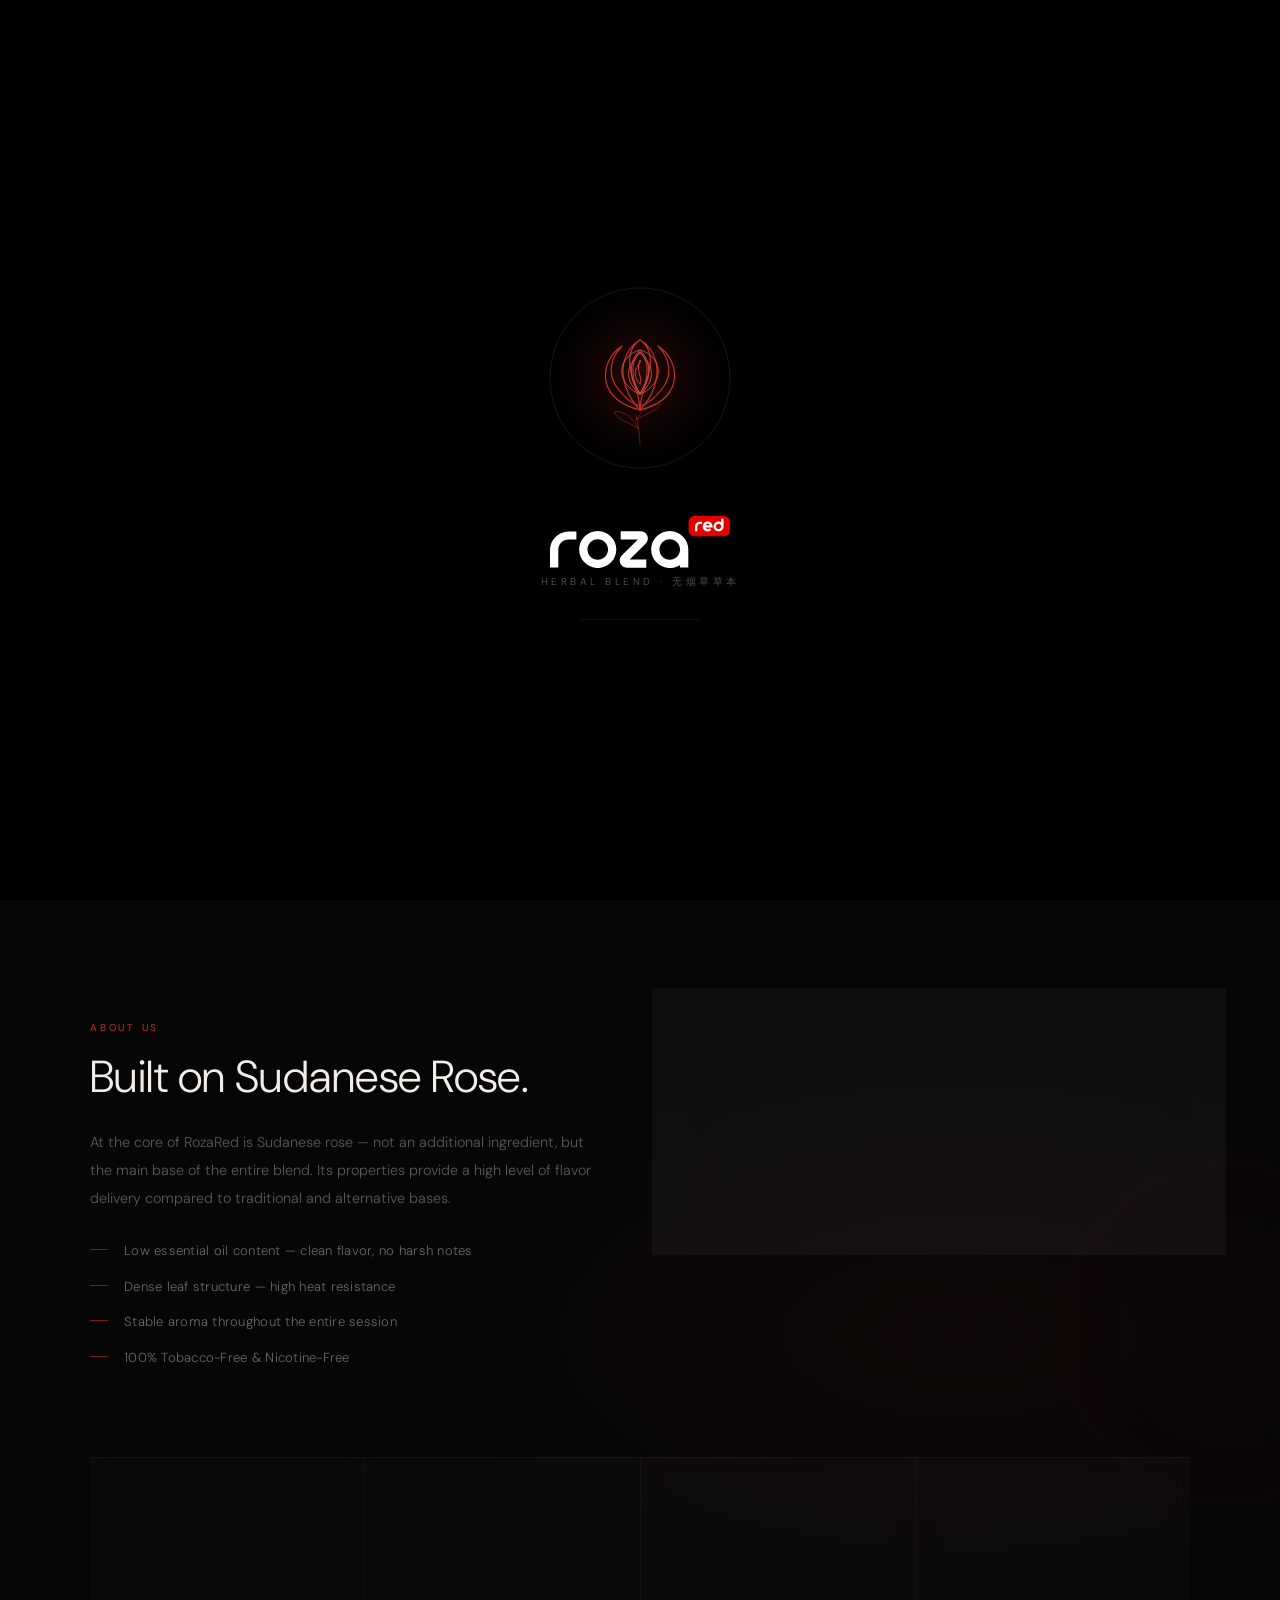
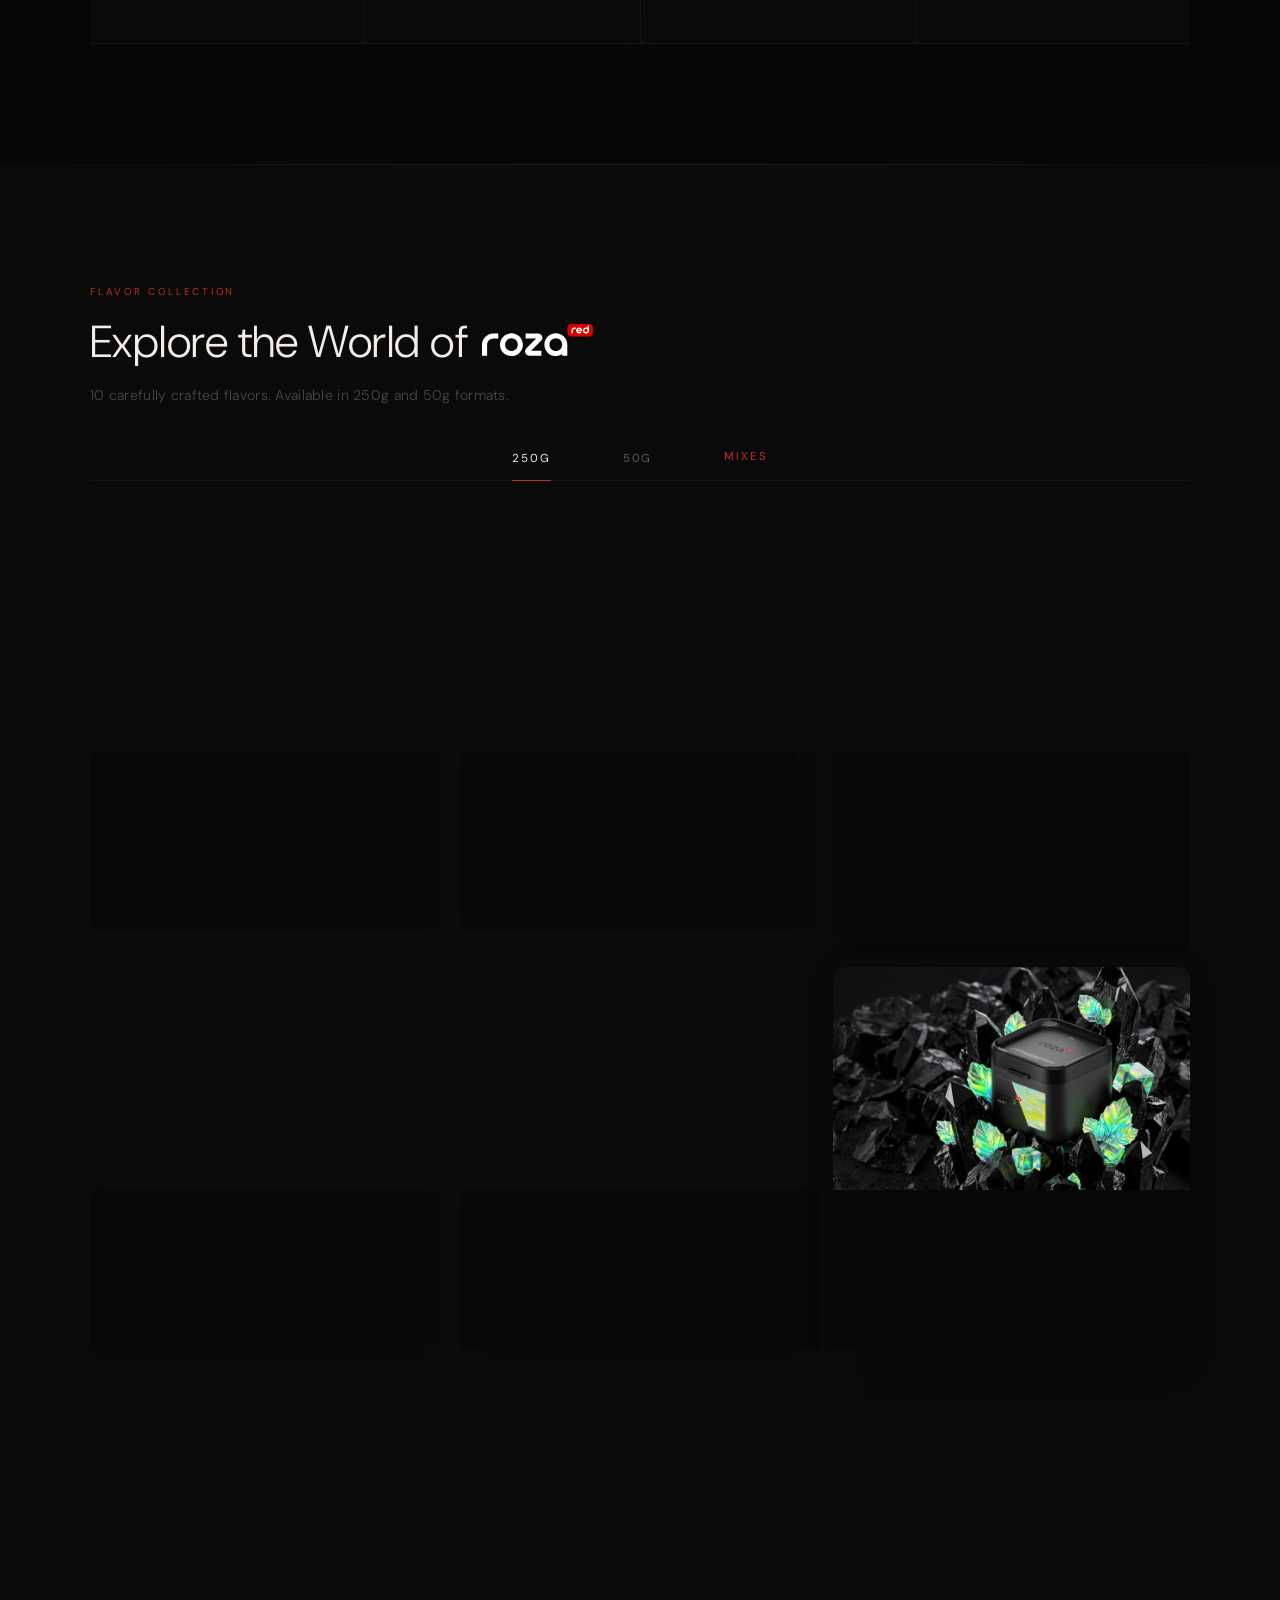
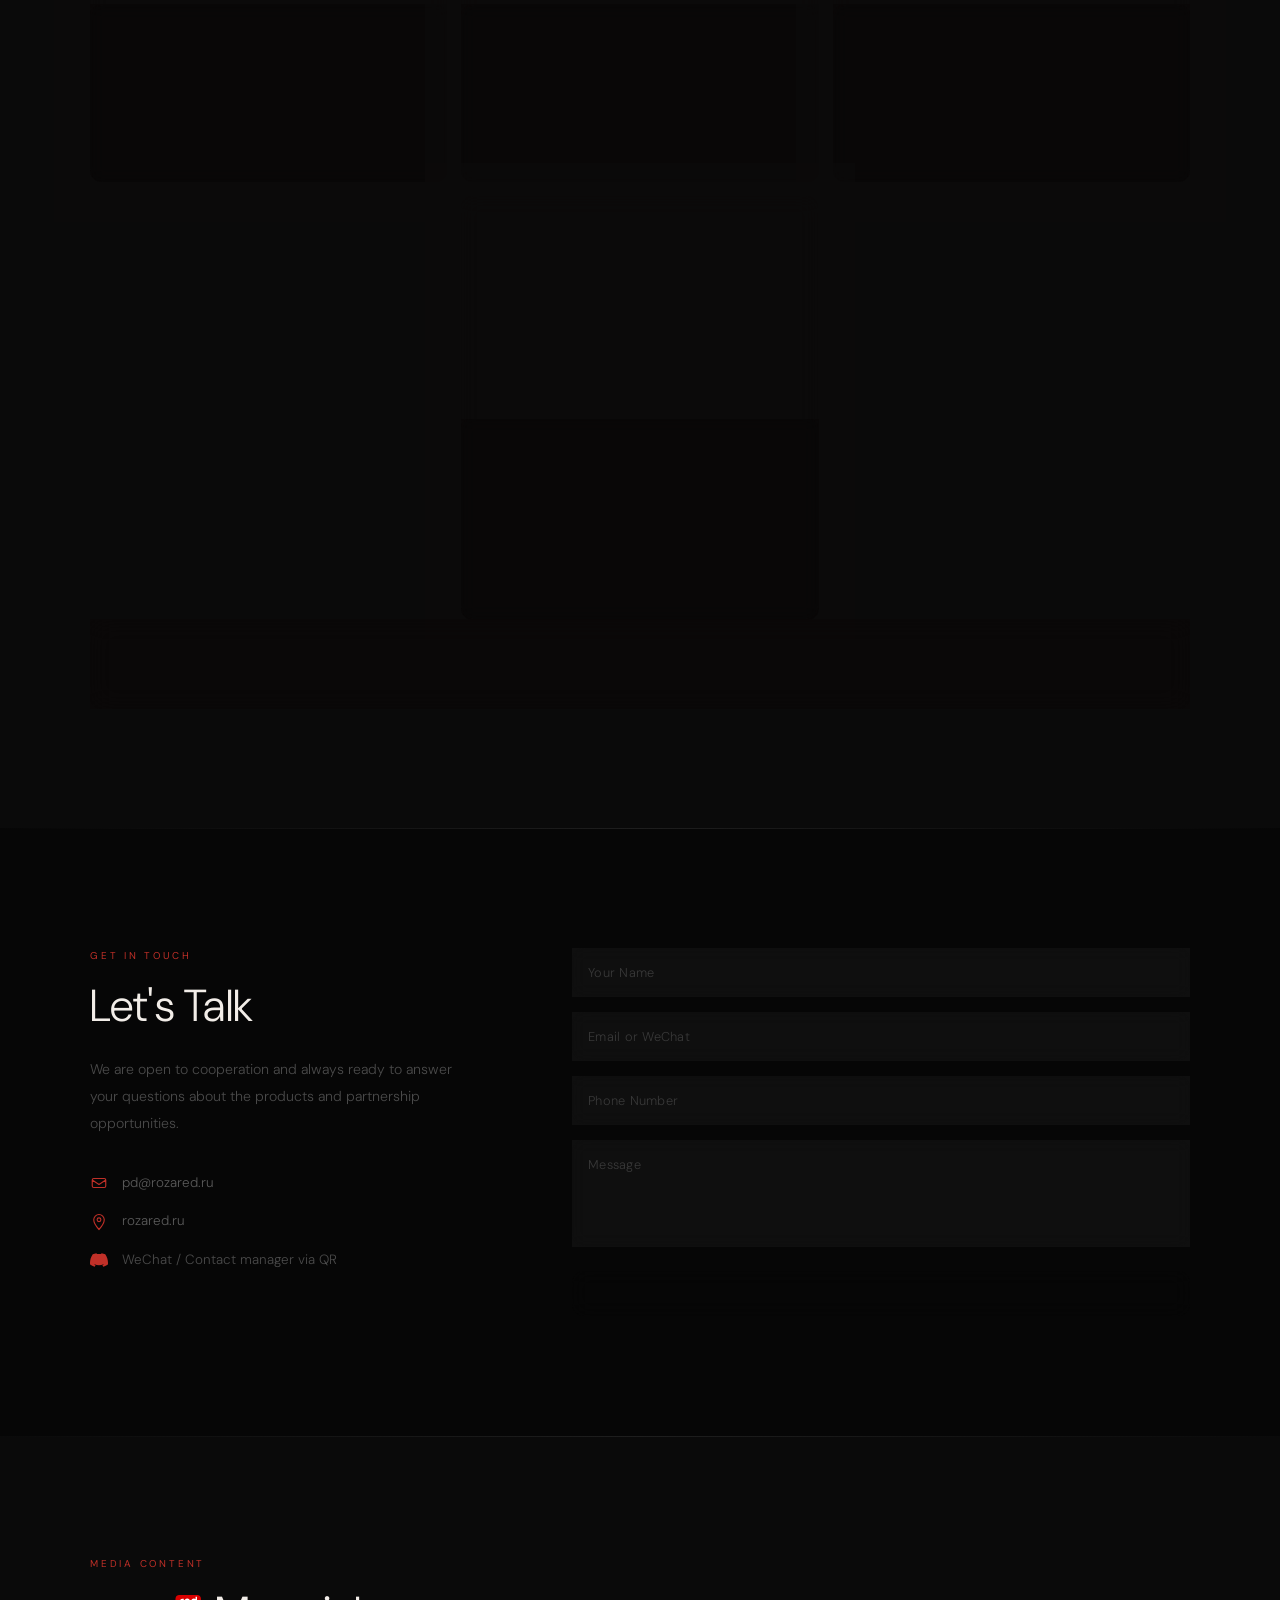
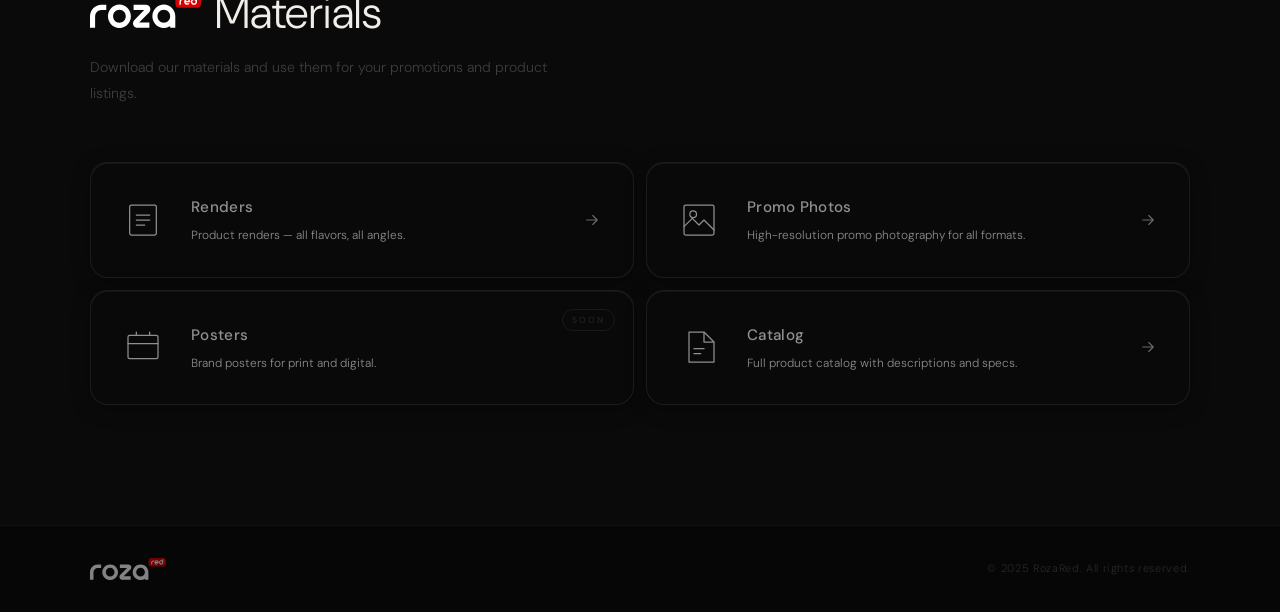
==== index.html @ 8786e27a "Code cleanup, SEO, and liquid glass unification - Add missing 50g-Mango-display.png (was broken on l" ====
<!DOCTYPE html>
<html lang="en">
<head>
  <meta charset="UTF-8" />
  <meta name="viewport" content="width=device-width, initial-scale=1.0"/>
  <title>RozaRed — Tobacco-Free Herbal Hookah Blend | 无烟草草本水烟</title>
  <meta name="description" content="RozaRed — premium tobacco-free, nicotine-free herbal hookah blend built on Sudanese rose. 10 signature flavors in 250g and 50g formats. 无烟草、无尼古丁草本水烟，苏丹玫瑰基底。" />
  <meta name="keywords" content="RozaRed, herbal hookah, tobacco-free shisha, nicotine-free, Sudanese rose, 草本水烟, 无烟草水烟, 水烟膏" />

  <!-- Open Graph / WeChat preview -->
  <meta property="og:type" content="website" />
  <meta property="og:title" content="RozaRed — Tobacco-Free Herbal Hookah Blend" />
  <meta property="og:description" content="Premium tobacco-free herbal blend built on Sudanese rose. 10 signature flavors. 无烟草草本水烟。" />
  <meta property="og:image" content="https://d-mashkov.github.io/rozared-site/images/hero-poster.jpg" />
  <meta property="og:url" content="https://d-mashkov.github.io/rozared-site/" />

  <link rel="icon" type="image/svg+xml" href="images/logo.svg" />
  <link rel="preconnect" href="https://fonts.googleapis.com">
  <link rel="preconnect" href="https://fonts.gstatic.com" crossorigin>
  <link href="https://fonts.googleapis.com/css2?family=DM+Sans:opsz,wght@9..40,300;9..40,400;9..40,500&display=swap" rel="stylesheet">
  <link rel="stylesheet" href="style.css" />

  <script type="application/ld+json">
  {
    "@context": "https://schema.org",
    "@type": "Organization",
    "name": "RozaRed",
    "url": "https://d-mashkov.github.io/rozared-site/",
    "logo": "https://d-mashkov.github.io/rozared-site/images/logo.svg",
    "email": "pd@rozared.ru",
    "description": "Tobacco-free, nicotine-free herbal hookah blend built on Sudanese rose."
  }
  </script>
</head>
<body>

  <!-- ── PRELOADER ── -->
  <div id="preloader">
    <div class="preloader-rose">
      <div class="rose-glow"></div>
      <svg viewBox="0 0 200 200" xmlns="http://www.w3.org/2000/svg">
        <path class="rose-path leaf"        style="--len:90;  --dur:0.9s; --delay:0.0s" d="M100 165 C100 155, 98 145, 96 135" />
        <path class="rose-path leaf"        style="--len:70;  --dur:0.7s; --delay:0.5s" d="M98 148 C88 142, 78 140, 74 132 C82 130, 92 136, 98 148Z" />
        <path class="rose-path leaf"        style="--len:70;  --dur:0.7s; --delay:0.8s" d="M96 140 C106 133, 116 132, 120 124 C112 122, 102 130, 96 140Z" />
        <path class="rose-path"             style="--len:210; --dur:1.1s; --delay:0.3s" d="M100 130 C 84 126, 70 118, 66 102 C 63 86, 72 72, 82 66 C 70 78, 68 94, 76 106 C 84 118, 92 124, 100 126Z" />
        <path class="rose-path"             style="--len:210; --dur:1.1s; --delay:0.55s" d="M100 130 C116 126, 130 118, 134 102 C137 86, 128 72, 118 66 C130 78, 132 94, 124 106 C116 118, 108 124, 100 126Z" />
        <path class="rose-path"             style="--len:190; --dur:1.0s; --delay:0.7s" d="M100 130 C 88 118, 80 98, 84 82 C 88 68, 96 62, 100 60 C 88 68, 88 82, 92 96 C 96 108, 100 122, 100 130Z" />
        <path class="rose-path"             style="--len:190; --dur:1.0s; --delay:0.9s" d="M100 130 C112 118, 120 98, 116 82 C112 68, 104 62, 100 60 C112 68, 112 82, 108 96 C104 108, 100 122, 100 130Z" />
        <path class="rose-path petal-inner" style="--len:160; --dur:0.9s; --delay:1.1s" d="M100 114 C 88 110, 80 98, 82 88 C 84 78, 92 72, 100 70 C 92 78, 90 88, 92 98 C 94 106, 100 112, 100 114Z" />
        <path class="rose-path petal-inner" style="--len:160; --dur:0.9s; --delay:1.25s" d="M100 114 C112 110, 120 98, 118 88 C116 78, 108 72, 100 70 C108 78, 110 88, 108 98 C106 106, 100 112, 100 114Z" />
        <path class="rose-path petal-inner" style="--len:130; --dur:0.8s; --delay:1.4s" d="M100 114 C 90 106, 86 96, 90 86 C 94 78, 100 74, 100 72 C 92 80, 92 90, 94 100 C 96 108, 100 112, 100 114Z" />
        <path class="rose-path petal-inner" style="--len:130; --dur:0.8s; --delay:1.55s" d="M100 114 C110 106, 114 96, 110 86 C106 78, 100 74, 100 72 C108 80, 108 90, 106 100 C104 108, 100 112, 100 114Z" />
        <path class="rose-path petal-inner" style="--len:100; --dur:0.7s; --delay:1.7s" d="M100 104 C 96 100, 94 94, 96 89 C 98 84, 102 82, 100 80 C 98 84, 98 90, 100 96 C102 100, 100 104, 100 104Z" />
        <circle class="rose-path accent"   style="--len:565; --dur:1.4s; --delay:0.1s" cx="100" cy="98" r="90" stroke-dasharray="3 8" />
      </svg>
    </div>
    <div class="preloader-brand">
      <img src="images/logo.svg" alt="RozaRed" class="preloader-logo" />
      <div class="preloader-tagline">Herbal Blend · 无烟草草本</div>
    </div>
    <div class="preloader-progress"></div>
  </div>
  <script>
    setTimeout(function(){
      document.getElementById('preloader').classList.add('hidden');
    }, 3400);
  </script>

  <!-- HEADER -->
  <header id="header">
    <div class="container header-inner">
      <a href="#home" class="logo-link">
        <img src="images/logo.svg" alt="RozaRed" class="logo-img" />
      </a>
      <nav class="nav">
        <a href="#home"    data-en="Home"    data-zh="首页">Home</a>
        <a href="#about"   data-en="About"   data-zh="关于我们">About</a>
        <a href="#catalog" data-en="Catalog" data-zh="产品目录">Catalog</a>
        <a href="#contact" data-en="Contact" data-zh="联系我们">Contact</a>
        <a href="#media"   data-en="Media"   data-zh="媒体">Media</a>
      </nav>
      <div class="header-actions">
        <a href="mix.html" target="_blank" class="btn-mixology-header" data-en="Mixology" data-zh="调香">Mixology</a>
        <a href="weixin://dl/chat?username=d_mashkov" class="btn-contact-header" data-en="Contact Us" data-zh="联系我们">Contact Us</a>
      </div>
      <div class="lang-switch">
        <button class="lang-btn active" data-lang="en">EN</button>
        <span class="lang-divider">|</span>
        <button class="lang-btn" data-lang="zh">中文</button>
      </div>
      <button class="burger" id="burger" aria-label="menu">
        <span class="burger-line"></span>
        <span class="burger-line"></span>
        <span class="burger-line"></span>
      </button>
    </div>
  </header>

  <!-- MOBILE NAV -->
  <div class="mobile-nav" id="mobileNav">
    <a href="#home"    data-en="Home"    data-zh="首页">Home</a>
    <a href="#about"   data-en="About"   data-zh="关于我们">About</a>
    <a href="#catalog" data-en="Catalog" data-zh="产品目录">Catalog</a>
    <a href="#contact" data-en="Contact" data-zh="联系我们">Contact</a>
    <a href="#media"   data-en="Media"   data-zh="媒体">Media</a>
    <a href="mix.html" target="_blank" data-en="Mixology" data-zh="调香" style="color:var(--accent)">Mixology ↗</a>
    <a href="weixin://dl/chat?username=d_mashkov" class="btn-contact-header mobile-contact-btn" data-en="Contact Us" data-zh="联系我们">Contact Us</a>
  </div>

  <!-- HERO -->
  <section id="home" class="hero">

    <!-- Фоновое видео -->
    <video class="hero-video" id="heroVideo"
           autoplay muted playsinline preload="metadata"
           poster="images/hero-poster.jpg">
      <source src="videos/hero-bg.mp4" type="video/mp4" />
    </video>
    <div class="hero-video-overlay"></div>

    <div class="hero-bg"></div>

    <div class="hero-center">

      <!-- верхний штрих -->
      <div class="hero-rule h-top"></div>

      <p class="hero-tag"
         data-en="Tobacco&#8209;Free &nbsp;·&nbsp; Nicotine&#8209;Free &nbsp;·&nbsp; Sudanese Rose"
         data-zh="无烟草 &nbsp;·&nbsp; 无尼古丁 &nbsp;·&nbsp; 苏丹玫瑰基底">
        Tobacco&#8209;Free &nbsp;·&nbsp; Nicotine&#8209;Free &nbsp;·&nbsp; Sudanese Rose
      </p>

      <div class="hero-logo-wrap">
        <img src="images/logo.svg" alt="RozaRed" class="hero-logo" />
      </div>

      <p class="hero-sub"
         data-en="A new sensory experience — pure, natural, refined."
         data-zh="全新感官体验——纯净、天然、精致。">
        A new sensory experience — pure, natural, refined.
      </p>

      <!-- нижний штрих -->
      <div class="hero-rule h-bottom"></div>

      <div class="hero-actions">
        <a href="#catalog" class="btn"
           data-en="Explore Collection" data-zh="浏览产品系列">Explore Collection</a>
        <a href="#about" class="btn-ghost"
           data-en="Our Story" data-zh="品牌故事">Our Story</a>
      </div>

    </div>

    <!-- слоган -->
    <div class="hero-slogan">
      <span class="hero-slogan-line"></span>
      <p data-en="Where Rose Meets Ritual." data-zh="玫瑰与仪式的交汇之处。">Where Rose Meets Ritual.</p>
      <span class="hero-slogan-line"></span>
    </div>

    <!-- скролл-индикатор -->
    <div class="hero-scroll">
      <span class="scroll-track"><span class="scroll-thumb"></span></span>
    </div>
  </section>

  <!-- ABOUT -->
  <section id="about" class="section about">
    <div class="container">

      <!-- Верхний редакционный блок -->
      <div class="about-editorial">
        <div class="about-text">
          <p class="section-label" data-en="About Us" data-zh="关于我们">About Us</p>
          <h2 data-en="Built on Sudanese Rose." data-zh="以苏丹玫瑰为核心打造产品。">Built on Sudanese Rose.</h2>
          <p data-en="At the core of RozaRed is Sudanese rose — not an additional ingredient, but the main base of the entire blend. Its properties provide a high level of flavor delivery compared to traditional and alternative bases."
             data-zh="RozaRed 的核心原料是苏丹玫瑰。它并非附加成分，而是整个混合体系的核心基础，相比传统及其他替代基底，能够带来更高水平的风味表现。">
            At the core of RozaRed is Sudanese rose — not an additional ingredient, but the main base of the entire blend. Its properties provide a high level of flavor delivery compared to traditional and alternative bases.
          </p>
          <ul class="about-list">
            <li data-en="Low essential oil content — clean flavor, no harsh notes" data-zh="天然精油含量低——风味纯净">Low essential oil content — clean flavor, no harsh notes</li>
            <li data-en="Dense leaf structure — high heat resistance" data-zh="致密叶片结构——优异耐热性">Dense leaf structure — high heat resistance</li>
            <li data-en="Stable aroma throughout the entire session" data-zh="全程稳定持续释放香气">Stable aroma throughout the entire session</li>
            <li data-en="100% Tobacco-Free &amp; Nicotine-Free" data-zh="100% 无烟草，零尼古丁">100% Tobacco-Free &amp; Nicotine-Free</li>
          </ul>
        </div>
        <div class="about-pull-quote">
          <p data-en="&ldquo;Sudanese rose is not a marketing concept — it is the technological foundation that defines the product's quality.&rdquo;"
             data-zh="「苏丹玫瑰不是营销概念，而是决定产品品质的技术核心。」">
            &ldquo;Sudanese rose is not a marketing concept — it is the technological foundation that defines the product's quality.&rdquo;
          </p>
        </div>
      </div>

      <!-- Цифровые карточки — журнальный стиль -->
      <div class="about-stats-row">
        <div class="stat-card">
          <div class="stat-value"><span class="stat-num" data-target="10">0</span><span class="stat-suffix">+</span></div>
          <span class="stat-label" data-en="Years of expertise" data-zh="年研发经验">Years of expertise</span>
        </div>
        <div class="stat-divider"></div>
        <div class="stat-card">
          <div class="stat-value"><span class="stat-num" data-target="10">0</span></div>
          <span class="stat-label" data-en="Signature flavors" data-zh="招牌风味">Signature flavors</span>
        </div>
        <div class="stat-divider"></div>
        <div class="stat-card">
          <div class="stat-value"><span class="stat-num" data-target="0">0</span><span class="stat-suffix">%</span></div>
          <span class="stat-label" data-en="Nicotine" data-zh="尼古丁含量">Nicotine</span>
        </div>
        <div class="stat-divider"></div>
        <div class="stat-card">
          <div class="stat-value"><span class="stat-num" data-target="2">0</span></div>
          <span class="stat-label" data-en="Formats: 250g &amp; 50g" data-zh="规格：250g 与 50g">Formats</span>
        </div>
      </div>

    </div>
  </section>

  <!-- CATALOG -->
  <section id="catalog" class="section catalog">
    <div class="container">
      <p class="section-label" data-en="Flavor Collection" data-zh="风味系列">Flavor Collection</p>
      <h2 class="h2-logo">
        <span data-en="Explore the World of" data-zh="探索">Explore the World of</span>
        <img src="images/logo.svg" alt="RozaRed" class="inline-logo" />
      </h2>
      <p class="catalog-intro"
         data-en="10 carefully crafted flavors. Available in 250g and 50g formats."
         data-zh="10种精心调配的风味，提供250克和50克两种规格。">
        10 carefully crafted flavors. Available in 250g and 50g formats.
      </p>

      <div class="format-switcher">
        <button class="format-tab active" data-format="250g">250g</button>
        <button class="format-tab" data-format="50g">50g</button>
        <a href="mix.html" target="_blank" class="format-tab format-tab--mixes"
           data-en="Mixes" data-zh="配方">Mixes</a>
      </div>

      <!-- 50g coming soon -->
      <div class="format-50g-screen" id="format50gScreen">
        <div class="f50-image">
          <img src="images/50g-Mango-display.png" alt="RozaRed 50g" />
        </div>
        <div class="f50-text">
          <span class="f50-label" data-en="Coming Soon" data-zh="即将推出">Coming Soon</span>
          <p data-en="We are working on perfecting our product and its format. We will present you with a convenient format very soon."
             data-zh="我们正在不断完善产品及其包装格式，很快将为您推出更便捷的规格。">
            We are working on perfecting our product and its format. We will present you with a convenient format very soon.
          </p>
        </div>
      </div>

      <div class="catalog-grid" id="catalogGrid">

        <div class="product-card">
          <div class="product-img">
            <img src="images/TieGuanYin.jpg" alt="TieGuanYin" loading="lazy" data-img250="images/TieGuanYin.jpg" data-img50="images/50g-TieGuanYin.jpg" />
          </div>
          <div class="product-body">
            <h3 data-en="TieGuanYin" data-zh="铁观音">TieGuanYin</h3>
            <p data-en="Refined flavor of famous Chinese oolong tea with soft floral notes and deep tea aroma."
               data-zh="经典中国铁观音乌龙茶风味，花香柔和，茶韵浓郁。">
              Refined flavor of famous Chinese oolong tea with soft floral notes and deep tea aroma.
            </p>
            <a href="#contact" class="btn-outline" data-en="Inquire" data-zh="询价">Inquire</a>
          </div>
        </div>

        <div class="product-card">
          <div class="product-img">
            <img src="images/Jasmine.jpg" alt="Jasmine" loading="lazy" data-img250="images/Jasmine.jpg" data-img50="images/50g-Jasmine.jpg" />
          </div>
          <div class="product-body">
            <h3 data-en="Jasmine" data-zh="茉莉花">Jasmine</h3>
            <p data-en="Delicate jasmine aroma with floral notes, light natural bitterness, and a smooth aftertaste."
               data-zh="柔和茉莉花香，伴随淡雅花韵、天然微苦与顺滑回味。">
              Delicate jasmine aroma with floral notes, light natural bitterness, and a smooth aftertaste.
            </p>
            <a href="#contact" class="btn-outline" data-en="Inquire" data-zh="询价">Inquire</a>
          </div>
        </div>

        <div class="product-card">
          <div class="product-img">
            <img src="images/Coniferous-forest.jpg" alt="Coniferous Forest" loading="lazy" data-img250="images/Coniferous-forest.jpg" data-img50="images/50g-Coniferous-forest.jpg" />
          </div>
          <div class="product-body">
            <h3 data-en="Coniferous Forest" data-zh="松林">Coniferous Forest</h3>
            <p data-en="Fresh coniferous aroma with cool woody notes inspired by the atmosphere of the forest."
               data-zh="清新的松针与木质气息，灵感源自森林空气。">
              Fresh coniferous aroma with cool woody notes inspired by the atmosphere of the forest.
            </p>
            <a href="#contact" class="btn-outline" data-en="Inquire" data-zh="询价">Inquire</a>
          </div>
        </div>

        <div class="product-card">
          <div class="product-img">
            <img src="images/Mango.jpg" alt="Mango" loading="lazy" data-img250="images/Mango.jpg" data-img50="images/50g-Mango.jpg" />
          </div>
          <div class="product-body">
            <h3 data-en="Mango" data-zh="芒果">Mango</h3>
            <p data-en="Rich ripe mango flavor with bright tropical sweetness and juicy fruit aroma."
               data-zh="浓郁成熟芒果风味，热带甜感鲜明，果香饱满。">
              Rich ripe mango flavor with bright tropical sweetness and juicy fruit aroma.
            </p>
            <a href="#contact" class="btn-outline" data-en="Inquire" data-zh="询价">Inquire</a>
          </div>
        </div>

        <div class="product-card">
          <div class="product-img">
            <img src="images/Lemon-Lime.jpg" alt="Lemon Lime" loading="lazy" data-img250="images/Lemon-Lime.jpg" data-img50="images/50g-Lemon-Lime.jpg" />
          </div>
          <div class="product-body">
            <h3 data-en="Lemon Lime" data-zh="柠檬青柠">Lemon Lime</h3>
            <p data-en="Bright blend of lemon and lime with a rich sweet citrus candy profile."
               data-zh="柠檬与青柠的明亮组合，甜美柑橘风味层次丰富。">
              Bright blend of lemon and lime with a rich sweet citrus candy profile.
            </p>
            <a href="#contact" class="btn-outline" data-en="Inquire" data-zh="询价">Inquire</a>
          </div>
        </div>

        <div class="product-card">
          <div class="product-img">
            <img src="images/Gum-mint.jpg" alt="Gum Mint" loading="lazy" data-img250="images/Gum-mint.jpg" data-img50="images/50g-Gum-mint.jpg" />
          </div>
          <div class="product-body">
            <h3 data-en="Gum Mint" data-zh="薄荷口香糖">Gum Mint</h3>
            <p data-en="Refreshing mint flavor with a gum-like sweetness and a light fruity accent."
               data-zh="清凉薄荷风味，带有淡淡甜感与轻盈果香。">
              Refreshing mint flavor with a gum-like sweetness and a light fruity accent.
            </p>
            <a href="#contact" class="btn-outline" data-en="Inquire" data-zh="询价">Inquire</a>
          </div>
        </div>

        <div class="product-card">
          <div class="product-img">
            <img src="images/Watermelon.jpg" alt="Watermelon" loading="lazy" data-img250="images/Watermelon.jpg" data-img50="images/50g-Watermelon.jpg" />
          </div>
          <div class="product-body">
            <h3 data-en="Watermelon" data-zh="西瓜">Watermelon</h3>
            <p data-en="Juicy sweet watermelon with a bright refreshing character and rich fruity aroma."
               data-zh="多汁香甜的西瓜风味，清爽明亮，果香浓郁。">
              Juicy sweet watermelon with a bright refreshing character and rich fruity aroma.
            </p>
            <a href="#contact" class="btn-outline" data-en="Inquire" data-zh="询价">Inquire</a>
          </div>
        </div>

        <div class="product-card">
          <div class="product-img">
            <img src="images/Northern-ice.jpg" alt="Northern Ice" loading="lazy" data-img250="images/Northern-ice.jpg" data-img50="images/50g-Northern-ice.jpg" />
          </div>
          <div class="product-body">
            <h3 data-en="Northern Ice" data-zh="北冰">Northern Ice</h3>
            <p data-en="Pure icy freshness with an intense menthol cooling effect."
               data-zh="纯净冰爽体验，强烈薄荷清凉感扑面而来。">
              Pure icy freshness with an intense menthol cooling effect.
            </p>
            <a href="#contact" class="btn-outline" data-en="Inquire" data-zh="询价">Inquire</a>
          </div>
        </div>

        <div class="product-card">
          <div class="product-img">
            <img src="images/Milk.jpg" alt="Milk" loading="lazy" data-img250="images/Milk.jpg" data-img50="images/50g-Milk.jpg" />
          </div>
          <div class="product-body">
            <h3 data-en="Milk" data-zh="纯牛奶">Milk</h3>
            <p data-en="Smooth creamy vanilla flavor with a soft milky texture and comforting sweetness."
               data-zh="顺滑奶香与香草风味融合，口感绵密，甜感柔和。">
              Smooth creamy vanilla flavor with a soft milky texture and comforting sweetness.
            </p>
            <a href="#contact" class="btn-outline" data-en="Inquire" data-zh="询价">Inquire</a>
          </div>
        </div>

        <div class="product-card product-card--last">
          <div class="product-img">
            <img src="images/Lychee.jpg" alt="Lychee" loading="lazy" data-img250="images/Lychee.jpg" data-img50="images/50g-Lychee.jpg" />
          </div>
          <div class="product-body">
            <h3 data-en="Lychee" data-zh="荔枝">Lychee</h3>
            <p data-en="Delicate and balanced ripe lychee flavor with soft natural sweetness and a light floral touch."
               data-zh="柔和平衡的成熟荔枝风味，带有天然甜感与淡雅花香。">
              Delicate and balanced ripe lychee flavor with soft natural sweetness and a light floral touch.
            </p>
            <a href="#contact" class="btn-outline" data-en="Inquire" data-zh="询价">Inquire</a>
          </div>
        </div>

      </div><!-- /catalog-grid -->

      <div class="catalog-formats">
        <div class="format-card format-card--main">
          <span class="format-size">250g</span>
          <span class="format-divider">—</span>
          <p data-en="The main format. Multi-level quality control at every production stage."
             data-zh="主要规格，每一生产环节均经过多层级质量管理。">
            The main format. Multi-level quality control at every production stage.
          </p>
        </div>
        <div class="format-card">
          <span class="format-size">50g</span>
          <span class="format-divider">—</span>
          <p data-en="Perfect for exploring the flavor collection and discovering new combinations."
             data-zh="体验完整风味系列、探索全新搭配的理想选择。">
            Perfect for exploring the flavor collection and discovering new combinations.
          </p>
        </div>
        <a href="mix.html" target="_blank" class="format-card format-card--mixes">
          <span class="format-size format-size--mixes" data-en="Mixes" data-zh="配方">Mixes</span>
          <span class="format-divider">—</span>
          <p data-en="Create your own blend from 10 signature flavors and join the challenge."
             data-zh="从10种标志性风味中创建你的配方，参加挑战赛。">
            Create your own blend from 10 signature flavors and join the challenge.
          </p>
        </a>
      </div>

    </div>
  </section>

  <!-- CONTACT -->
  <section id="contact" class="section contact">
    <div class="container contact-grid">
      <div class="contact-text">
        <p class="section-label" data-en="Get in Touch" data-zh="联系我们">Get in Touch</p>
        <h2 data-en="Let's Talk" data-zh="欢迎沟通">Let's Talk</h2>
        <p data-en="We are open to cooperation and always ready to answer your questions about the products and partnership opportunities."
           data-zh="我们期待与您合作，并随时为您提供帮助。欢迎了解更多产品信息及合作详情。">
          We are open to cooperation and always ready to answer your questions about the products and partnership opportunities.
        </p>
        <ul class="contact-info">
          <li>
            <svg viewBox="0 0 24 24" fill="none" width="18" height="18">
              <path d="M3 8l9 6 9-6M5 6h14a2 2 0 012 2v8a2 2 0 01-2 2H5a2 2 0 01-2-2V8a2 2 0 012-2z"
                    stroke="#c03028" stroke-width="1.5" stroke-linejoin="round"/>
            </svg>
            <a href="mailto:pd@rozared.ru">pd@rozared.ru</a>
          </li>
          <li>
            <svg viewBox="0 0 24 24" fill="none" width="18" height="18">
              <path d="M12 2C8.13 2 5 5.13 5 9c0 5.25 7 13 7 13s7-7.75 7-13c0-3.87-3.13-7-7-7zm0 9.5c-1.38 0-2.5-1.12-2.5-2.5s1.12-2.5 2.5-2.5 2.5 1.12 2.5 2.5-1.12 2.5-2.5 2.5z"
                    stroke="#c03028" stroke-width="1.5" fill="none"/>
            </svg>
            <a href="https://rozared.ru" target="_blank">rozared.ru</a>
          </li>
          <li>
            <svg viewBox="0 0 24 24" fill="none" width="18" height="18">
              <path d="M20.317 4.37a19.791 19.791 0 0 0-4.885-1.515.074.074 0 0 0-.079.037c-.21.375-.444.864-.608 1.25a18.27 18.27 0 0 0-5.487 0 12.64 12.64 0 0 0-.617-1.25.077.077 0 0 0-.079-.037A19.736 19.736 0 0 0 3.677 4.37a.07.07 0 0 0-.032.027C.533 9.046-.32 13.58.099 18.057c.002.022.015.043.033.054a19.95 19.95 0 0 0 5.993 3.03.078.078 0 0 0 .084-.028c.462-.63.874-1.295 1.226-1.994a.076.076 0 0 0-.041-.106 13.107 13.107 0 0 1-1.872-.892.077.077 0 0 1-.008-.128 10.2 10.2 0 0 0 .372-.292.074.074 0 0 1 .077-.01c3.928 1.793 8.18 1.793 12.062 0a.074.074 0 0 1 .078.01c.12.098.246.198.373.292a.077.077 0 0 1-.006.127 12.299 12.299 0 0 1-1.873.892.077.077 0 0 0-.041.107c.36.698.772 1.362 1.225 1.993a.076.076 0 0 0 .084.028 19.839 19.839 0 0 0 6.002-3.03.077.077 0 0 0 .032-.054c.5-5.177-.838-9.674-3.549-13.66a.061.061 0 0 0-.031-.03z"
                    fill="#c03028"/>
            </svg>
            <span data-en="WeChat / Contact manager via QR" data-zh="微信 / 扫描二维码联系客户经理">WeChat / Contact manager via QR</span>
          </li>
        </ul>
      </div>

      <form class="contact-form" id="contactForm"
            action="https://formsubmit.co/dmashkovjob@gmail.com"
            method="POST">

        <!-- Formsubmit настройки -->
        <input type="hidden" name="_subject"  value="New inquiry from RozaRed website" />
        <input type="hidden" name="_template" value="table" />
        <input type="hidden" name="_captcha"  value="false" />

        <div class="form-group">
          <input type="text" id="name" name="name" required placeholder=" " autocomplete="name"/>
          <label for="name" data-en="Your Name" data-zh="您的姓名">Your Name</label>
        </div>
        <div class="form-group">
          <input type="email" id="email" name="email" required placeholder=" " autocomplete="email"/>
          <label for="email" data-en="Email or WeChat" data-zh="邮箱或微信号">Email or WeChat</label>
        </div>
        <div class="form-group">
          <input type="tel" id="phone" name="phone" placeholder=" " autocomplete="tel"/>
          <label for="phone" data-en="Phone Number" data-zh="电话号码">Phone Number</label>
        </div>
        <div class="form-group">
          <textarea id="message" name="message" rows="4" required placeholder=" "></textarea>
          <label for="message" data-en="Message" data-zh="留言">Message</label>
        </div>

        <button type="submit" class="btn" data-en="Send Message" data-zh="发送消息">Send Message</button>
        <p class="form-success" id="formSuccess"
           data-en="Message sent! We'll be in touch."
           data-zh="消息已发送！我们将尽快回复。"></p>
      </form>
    </div>
  </section>

  <!-- MEDIA -->
  <section id="media" class="section media">
    <div class="container">
      <p class="section-label" data-en="Media Content" data-zh="媒体内容">Media Content</p>
      <h2 class="h2-logo">
        <img src="images/logo.svg" alt="RozaRed" class="inline-logo" />
        <span data-en="Materials" data-zh="素材">Materials</span>
      </h2>
      <p class="media-intro"
         data-en="Download our materials and use them for your promotions and product listings."
         data-zh="下载我们的素材，用于您的推广活动和产品展示。">
        Download our materials and use them for your promotions and product listings.
      </p>

      <div class="media-grid">

        <a href="https://share.weiyun.com/LE3MLBbJ" target="_blank" rel="noopener" class="media-card">
          <div class="media-card-icon">
            <svg viewBox="0 0 48 48" fill="none" xmlns="http://www.w3.org/2000/svg">
              <rect x="8" y="6" width="32" height="36" rx="2" stroke="currentColor" stroke-width="1.5"/>
              <path d="M16 18h16M16 24h16M16 30h10" stroke="currentColor" stroke-width="1.5" stroke-linecap="round"/>
            </svg>
          </div>
          <div class="media-card-body">
            <h4 data-en="Renders" data-zh="渲染图">Renders</h4>
            <p data-en="Product renders — all flavors, all angles." data-zh="产品渲染图——全系列，多角度。">Product renders — all flavors, all angles.</p>
          </div>
          <div class="media-card-arrow">
            <svg viewBox="0 0 24 24" fill="none"><path d="M5 12h14M13 6l6 6-6 6" stroke="currentColor" stroke-width="1.5" stroke-linecap="round" stroke-linejoin="round"/></svg>
          </div>
        </a>

        <a href="https://share.weiyun.com/cIGYNWax" target="_blank" rel="noopener" class="media-card">
          <div class="media-card-icon">
            <svg viewBox="0 0 48 48" fill="none" xmlns="http://www.w3.org/2000/svg">
              <rect x="6" y="6" width="36" height="36" rx="2" stroke="currentColor" stroke-width="1.5"/>
              <circle cx="17" cy="17" r="4" stroke="currentColor" stroke-width="1.5"/>
              <path d="M6 32l10-10 8 8 6-6 12 12" stroke="currentColor" stroke-width="1.5" stroke-linecap="round" stroke-linejoin="round"/>
            </svg>
          </div>
          <div class="media-card-body">
            <h4 data-en="Promo Photos" data-zh="宣传照片">Promo Photos</h4>
            <p data-en="High-resolution promo photography for all formats." data-zh="全系列高清宣传摄影素材。">High-resolution promo photography for all formats.</p>
          </div>
          <div class="media-card-arrow">
            <svg viewBox="0 0 24 24" fill="none"><path d="M5 12h14M13 6l6 6-6 6" stroke="currentColor" stroke-width="1.5" stroke-linecap="round" stroke-linejoin="round"/></svg>
          </div>
        </a>

        <div class="media-card media-card--soon">
          <div class="media-card-icon">
            <svg viewBox="0 0 48 48" fill="none" xmlns="http://www.w3.org/2000/svg">
              <rect x="6" y="10" width="36" height="28" rx="2" stroke="currentColor" stroke-width="1.5"/>
              <path d="M16 10V6M32 10V6M6 20h36" stroke="currentColor" stroke-width="1.5" stroke-linecap="round"/>
            </svg>
          </div>
          <div class="media-card-body">
            <h4 data-en="Posters" data-zh="海报">Posters</h4>
            <p data-en="Brand posters for print and digital." data-zh="品牌海报，适用于印刷及数字媒体。">Brand posters for print and digital.</p>
          </div>
          <div class="media-card-soon" data-en="Soon" data-zh="即将推出">Soon</div>
        </div>

        <a href="https://share.weiyun.com/Li0As84p" target="_blank" rel="noopener" class="media-card">
          <div class="media-card-icon">
            <svg viewBox="0 0 48 48" fill="none" xmlns="http://www.w3.org/2000/svg">
              <path d="M12 6h18l12 12v24H12V6z" stroke="currentColor" stroke-width="1.5" stroke-linejoin="round"/>
              <path d="M30 6v12h12" stroke="currentColor" stroke-width="1.5" stroke-linejoin="round"/>
              <path d="M18 26h12M18 32h8" stroke="currentColor" stroke-width="1.5" stroke-linecap="round"/>
            </svg>
          </div>
          <div class="media-card-body">
            <h4 data-en="Catalog" data-zh="产品目录">Catalog</h4>
            <p data-en="Full product catalog with descriptions and specs." data-zh="包含描述与规格的完整产品目录。">Full product catalog with descriptions and specs.</p>
          </div>
          <div class="media-card-arrow">
            <svg viewBox="0 0 24 24" fill="none"><path d="M5 12h14M13 6l6 6-6 6" stroke="currentColor" stroke-width="1.5" stroke-linecap="round" stroke-linejoin="round"/></svg>
          </div>
        </a>

      </div>
    </div>
  </section>

  <!-- FOOTER -->
  <footer class="footer">
    <div class="container footer-inner">
      <a href="#home" class="logo-link footer-logo">
        <img src="images/logo.svg" alt="RozaRed" class="logo-img" />
      </a>
      <p class="footer-copy"
         data-en="© 2025 RozaRed. All rights reserved."
         data-zh="© 2025 RozaRed. 保留所有权利。">
        © 2025 RozaRed. All rights reserved.
      </p>
    </div>
  </footer>

  <script src="script.js"></script>
</body>
</html>
---- style.css ----
/* ─── PRELOADER ─── */
#preloader {
  position: fixed;
  inset: 0;
  background: #000;
  display: flex;
  flex-direction: column;
  align-items: center;
  justify-content: center;
  z-index: 99999;
  transition: opacity 0.8s cubic-bezier(0.4,0,0.2,1), visibility 0.8s;
}
#preloader.hidden {
  opacity: 0;
  visibility: hidden;
  pointer-events: none;
}
.preloader-rose {
  width: 200px;
  height: 200px;
  position: relative;
}
.preloader-rose svg { width: 100%; height: 100%; overflow: visible; }
.rose-path {
  fill: none;
  stroke: #c03028;
  stroke-width: 1.2;
  stroke-linecap: round;
  stroke-linejoin: round;
  stroke-dasharray: var(--len, 400);
  stroke-dashoffset: var(--len, 400);
  animation: rz-drawLine var(--dur,1.2s) var(--delay,0s) cubic-bezier(0.4,0,0.2,1) forwards;
}
.rose-path.leaf        { stroke: rgba(192,48,40,0.55); stroke-width: 0.9; }
.rose-path.petal-inner { stroke: rgba(220,80,70,0.9);  stroke-width: 1;   }
.rose-path.accent      { stroke: rgba(255,255,255,0.15); stroke-width: 0.6; }
@keyframes rz-drawLine { to { stroke-dashoffset: 0; } }
.rose-glow {
  position: absolute; inset: 0;
  background: radial-gradient(ellipse 60% 60% at 50% 48%, rgba(192,48,40,0.18) 0%, transparent 70%);
  border-radius: 50%;
  opacity: 0;
  animation: rz-glowIn 0.8s 2.8s ease forwards;
}
@keyframes rz-glowIn { to { opacity: 1; } }
.preloader-brand {
  margin-top: 36px;
  display: flex;
  flex-direction: column;
  align-items: center;
  gap: 6px;
  opacity: 0;
  animation: rz-fadeUp 0.7s 2.6s cubic-bezier(0.2,0,0,1) forwards;
}
.preloader-logo {
  width: 180px;
  height: auto;
  filter: brightness(1.05);
}
.preloader-tagline {
  font-size: 10px;
  letter-spacing: 0.35em;
  color: rgba(255,255,255,0.3);
  text-transform: uppercase;
  font-family: var(--font);
  font-weight: 400;
}
.preloader-progress {
  margin-top: 28px;
  width: 120px;
  height: 1px;
  background: rgba(255,255,255,0.06);
  position: relative;
  overflow: hidden;
  opacity: 0;
  animation: rz-fadeIn 0.3s 0.2s ease forwards;
}
.preloader-progress::after {
  content: '';
  position: absolute;
  left: 0; top: 0; height: 100%; width: 0%;
  background: linear-gradient(90deg, transparent, #c03028, transparent);
  animation: rz-progressFill 2.4s 0.1s cubic-bezier(0.4,0,0.2,1) forwards;
}
@keyframes rz-progressFill {
  0%   { width:   0%; opacity: 1; }
  85%  { width: 100%; opacity: 1; }
  100% { width: 100%; opacity: 0; }
}
@keyframes rz-fadeIn { to { opacity: 1; } }
@keyframes rz-fadeUp {
  from { opacity: 0; transform: translateY(10px); }
  to   { opacity: 1; transform: translateY(0); }
}

/* ─── RESET & BASE ─── */
*, *::before, *::after { box-sizing: border-box; margin: 0; padding: 0; }

:root {
  --bg:          #060606;
  --bg2:         #0a0a0a;
  --bg3:         #0e0e0e;
  --bg4:         #141414;
  --border:      #1e1e1e;
  --border-soft: #141414;
  /* Glass tokens */
  --glass-bg:    rgba(255,255,255,0.04);
  --glass-bg2:   rgba(255,255,255,0.06);
  --glass-border:rgba(255,255,255,0.08);
  --glass-inset: rgba(255,255,255,0.05);
  --glass-blur:  blur(18px) saturate(180%);
  --glass-blur-sm: blur(10px) saturate(160%);
  --text:        #d0d0d0;
  --muted:       #5c5c5c;
  --muted2:      #363636;
  --accent:      #c03028;
  --accent-h:    #e04438;
  --accent-glow: rgba(192,48,40,0.18);
  --white:       #f2ede8;
  --font:        'DM Sans', 'PingFang SC', 'Microsoft YaHei', 'Noto Sans SC', sans-serif;
  --serif:       'Cormorant Garamond', Georgia, 'Noto Serif SC', serif;
  --ease:        0.32s cubic-bezier(0.25, 0.1, 0.25, 1);
  --ease-out:    0.48s cubic-bezier(0.0, 0.0, 0.2, 1);
  --radius:      12px;
  --radius-sm:   8px;
  --radius-lg:   18px;
}

html {
  scroll-behavior: smooth;
  font-size: 16px;
  /* Предотвращаем bounce-scroll на iOS вызывающий layout shift */
  overscroll-behavior: none;
}

body {
  background: var(--bg);
  color: var(--text);
  font-family: var(--font);
  line-height: 1.65;
  -webkit-font-smoothing: antialiased;
  -moz-osx-font-smoothing: grayscale;
  overscroll-behavior: none;
  /* Фиксируем ширину — предотвращаем горизонтальный сдвиг */
  width: 100%;
  overflow-x: hidden;
}

/* Шум / grain поверх всего */
body::after {
  content: '';
  position: fixed; inset: 0; z-index: 9999;
  pointer-events: none;
  opacity: 0.028;
  background-image: url("data:image/svg+xml,%3Csvg viewBox='0 0 256 256' xmlns='http://www.w3.org/2000/svg'%3E%3Cfilter id='n'%3E%3CfeTurbulence type='fractalNoise' baseFrequency='0.9' numOctaves='4' stitchTiles='stitch'/%3E%3C/filter%3E%3Crect width='100%25' height='100%25' filter='url(%23n)'/%3E%3C/svg%3E");
  background-size: 180px;
}

.container { max-width: 1180px; margin: 0 auto; padding: 0 40px; }
a { text-decoration: none; color: inherit; }
ul { list-style: none; }
img { display: block; max-width: 100%; }

::-webkit-scrollbar { width: 3px; }
::-webkit-scrollbar-track { background: var(--bg); }
::-webkit-scrollbar-thumb { background: #2a2a2a; border-radius: 2px; }

/* ─── HEADER ─── */
#header {
  position: fixed; top: 0; left: 0; right: 0; z-index: 100;
  background: rgba(6,4,4,0.72);
  backdrop-filter: blur(28px) saturate(200%);
  -webkit-backdrop-filter: blur(28px) saturate(200%);
  border-bottom: 1px solid rgba(255,255,255,0.06);
  box-shadow: 0 1px 0 rgba(255,255,255,0.04), 0 4px 24px rgba(0,0,0,0.35);
  transition: border-color var(--ease), background 0.5s ease, box-shadow 0.5s ease;
}
#header.scrolled {
  border-color: rgba(255,255,255,0.08);
  background: rgba(6,4,4,0.88);
  box-shadow: 0 1px 0 rgba(255,255,255,0.05), 0 8px 32px rgba(0,0,0,0.5);
}

.header-inner {
  display: flex; align-items: center; height: 68px; gap: 32px;
}
.header-actions {
  display: flex; align-items: center; gap: 10px;
}

.logo-link { display: flex; align-items: center; }
.logo-img  { height: 30px; width: auto; }

.nav { display: flex; gap: 32px; margin-right: auto; }
.nav a {
  font-size: 0.72rem; letter-spacing: 0.14em; text-transform: uppercase;
  color: var(--muted); transition: color var(--ease); position: relative;
  font-weight: 400;
}
.nav a::after {
  content: ''; position: absolute; bottom: -3px; left: 0;
  width: 0; height: 1px; background: var(--accent);
  transition: width var(--ease-out);
}
.nav a:hover { color: var(--white); }
.nav a:hover::after { width: 60%; }
.nav a.active { color: var(--white); }
.nav a.active::after { width: 100%; }

/* Contact header button */
.btn-contact-header {
  display: inline-block;
  padding: 8px 20px;
  background: transparent;
  color: var(--accent);
  font-size: 0.7rem;
  letter-spacing: 0.12em;
  text-transform: uppercase;
  font-family: var(--font);
  font-weight: 400;
  border: 1px solid var(--accent);
  border-radius: var(--radius);
  white-space: nowrap;
  transition: background var(--ease), color var(--ease), box-shadow var(--ease);
}
.btn-contact-header:hover {
  background: var(--accent);
  color: var(--white);
  box-shadow: 0 0 20px rgba(181,48,42,0.25);
}

/* Lang */
.lang-switch { display: flex; align-items: center; gap: 8px; }
.lang-btn {
  background: none; border: none; cursor: pointer;
  font-size: 0.7rem; letter-spacing: 0.1em;
  color: var(--muted); padding: 4px 2px;
  transition: color var(--ease); font-family: var(--font);
  font-weight: 400;
}
.lang-btn.active { color: var(--accent); }
.lang-btn:hover  { color: var(--white); }
.lang-divider    { color: var(--border); font-size: 0.8rem; }

/* Burger */
.burger {
  display: none;
  flex-direction: column;
  justify-content: center;
  gap: 6px;
  background: none;
  border: none;
  cursor: pointer;
  padding: 8px;
  margin-left: auto;   /* толкаем вправо на мобильном */
  width: 40px;
  height: 40px;
  position: relative;
}
.burger-line {
  display: block;
  width: 22px;
  height: 1.5px;
  background: var(--text);
  border-radius: 2px;
  transform-origin: center;
  transition: transform 0.35s cubic-bezier(0.25, 0.1, 0.25, 1),
              opacity   0.25s ease,
              width     0.3s ease;
}
/* Анимация → крест */
.burger.open .burger-line:nth-child(1) {
  transform: translateY(7.5px) rotate(45deg);
}
.burger.open .burger-line:nth-child(2) {
  opacity: 0;
  width: 0;
}
.burger.open .burger-line:nth-child(3) {
  transform: translateY(-7.5px) rotate(-45deg);
}

/* Mobile nav */
.mobile-nav {
  display: none; position: fixed; top: 76px; left: 12px; right: 12px;
  background: rgba(8,6,6,0.82);
  backdrop-filter: blur(32px) saturate(200%);
  -webkit-backdrop-filter: blur(32px) saturate(200%);
  border: 1px solid rgba(255,255,255,0.1);
  box-shadow: 0 16px 48px rgba(0,0,0,0.6), inset 0 1px 0 rgba(255,255,255,0.07);
  border-radius: var(--radius-lg);
  padding: 24px 28px 32px; flex-direction: column; gap: 20px; z-index: 99;
  opacity: 0; transform: translateY(-10px) scale(0.98); pointer-events: none;
  transition: opacity 0.3s ease, transform 0.3s ease;
}
.mobile-nav.open { opacity: 1; transform: translateY(0) scale(1); pointer-events: all; }
.mobile-nav a {
  font-size: 0.78rem; letter-spacing: 0.14em; text-transform: uppercase; color: var(--muted);
  transition: color var(--ease);
}
.mobile-nav a:hover { color: var(--white); }
.mobile-contact-btn { align-self: flex-start; margin-top: 4px; }

/* ─── BUTTONS ─── */
.btn {
  display: inline-block; padding: 14px 36px;
  background: rgba(192,48,40,0.12);
  color: var(--accent);
  font-size: 0.72rem; letter-spacing: 0.14em; text-transform: uppercase;
  border: 1px solid rgba(192,48,40,0.4); cursor: pointer;
  border-radius: var(--radius);
  backdrop-filter: var(--glass-blur-sm);
  -webkit-backdrop-filter: var(--glass-blur-sm);
  box-shadow: 0 2px 16px rgba(192,48,40,0.12), inset 0 1px 0 rgba(255,255,255,0.05);
  transition: background var(--ease), color var(--ease), box-shadow var(--ease), border-color var(--ease);
  font-family: var(--font); font-weight: 400;
}
.btn:hover {
  background: var(--accent); color: var(--white);
  border-color: var(--accent);
  box-shadow: 0 4px 28px rgba(192,48,40,0.35), inset 0 1px 0 rgba(255,255,255,0.1);
}

.btn-ghost {
  display: inline-block; padding: 14px 36px;
  border: 1px solid rgba(255,255,255,0.1);
  background: rgba(255,255,255,0.04);
  color: var(--muted);
  font-size: 0.72rem; letter-spacing: 0.14em; text-transform: uppercase;
  border-radius: var(--radius);
  backdrop-filter: var(--glass-blur-sm);
  -webkit-backdrop-filter: var(--glass-blur-sm);
  box-shadow: inset 0 1px 0 rgba(255,255,255,0.06);
  transition: border-color var(--ease), color var(--ease), background var(--ease), box-shadow var(--ease);
  font-weight: 400;
}
.btn-ghost:hover {
  border-color: rgba(255,255,255,0.2);
  background: rgba(255,255,255,0.07);
  color: var(--white);
  box-shadow: inset 0 1px 0 rgba(255,255,255,0.1), 0 4px 16px rgba(0,0,0,0.25);
}

.btn-outline {
  display: inline-block; padding: 7px 16px;
  border: 1px solid var(--border); color: var(--muted2);
  font-size: 0.65rem; letter-spacing: 0.1em; text-transform: uppercase;
  border-radius: var(--radius-sm);
  transition: border-color var(--ease), color var(--ease);
}
.btn-outline:hover { border-color: var(--accent); color: var(--accent); }

/* ─── SECTION BASE ─── */
.section { padding: 120px 0; }
.section-label {
  font-size: 0.62rem; letter-spacing: 0.28em; text-transform: uppercase;
  color: var(--accent); margin-bottom: 16px; display: block;
  font-weight: 400;
}
.section h2 {
  font-size: clamp(2.2rem, 3.5vw, 3.4rem); font-weight: 300;
  color: var(--white); margin-bottom: 24px; line-height: 1.15;
  letter-spacing: 0.01em;
}

/* Логотип в заголовке */
.h2-logo {
  display: flex; align-items: center;
  gap: 14px; flex-wrap: wrap; margin-bottom: 24px;
  font-size: clamp(2.2rem, 3.5vw, 3.4rem); font-weight: 300;
  color: var(--white); line-height: 1.15;
}
.inline-logo {
  height: 0.72em; width: auto;
  display: inline-block; vertical-align: middle;
  margin-top: -0.1em;
}

/* ─── HERO ─── */
.hero {
  position: relative;
  min-height: 100vh;
  min-height: 100svh; /* iOS Safari: учитывает реальную высоту без UI chrome */
  display: flex;
  flex-direction: column;
  align-items: center;
  justify-content: center;
  overflow: hidden;
  background: #060606;
}

/* ── Видео-фон ── */
.hero-video {
  position: absolute; inset: 0;
  width: 100%; height: 100%;
  object-fit: cover;
  /* Приглушаем: темнее + слегка обесцвечиваем */
  filter: brightness(0.42) saturate(0.6);
  z-index: 0;
  pointer-events: none;
}
/* Тёмная вуаль поверх видео */
.hero-video-overlay {
  position: absolute; inset: 0;
  background: rgba(4, 2, 2, 0.52);
  z-index: 1;
  pointer-events: none;
}

/* Фон (поверх видео — только glow, без глухого тёмного слоя) */
.hero-bg {
  position: absolute; inset: 0;
  z-index: 2;
  background:
    radial-gradient(ellipse 55% 45% at 50% 30%, rgba(181,48,42,0.10) 0%, transparent 60%);
  pointer-events: none;
}

/* Тихий горизонтальный свет снизу-центр */
.hero-bg::after {
  content: '';
  position: absolute;
  bottom: 0; left: 50%; transform: translateX(-50%);
  width: 70%; height: 1px;
  background: linear-gradient(90deg, transparent, rgba(181,48,42,0.2), transparent);
}

.hero-center {
  position: relative; z-index: 3;
  display: flex; flex-direction: column;
  align-items: center; text-align: center;
  padding: 0 40px;
  max-width: 820px;
}

.hero-rule {
  width: 0; height: 1px;
  background: linear-gradient(90deg, transparent, #2a2020, transparent);
  animation: ruleExpand 1.8s cubic-bezier(0.4, 0, 0.2, 1) forwards;
}
.h-top    { margin-bottom: 40px; animation-delay: 1.2s; }
.h-bottom { margin-top: 40px;    animation-delay: 1.9s; }
@keyframes ruleExpand {
  to { width: 120px; }
}

.hero-tag {
  font-size: 0.55rem; letter-spacing: 0.36em; text-transform: uppercase;
  color: #4a4a4a; margin-bottom: 44px;
  opacity: 0;
  animation: hFade 1.4s ease forwards 1.3s;
  font-weight: 400;
}

.hero-logo-wrap {
  margin-bottom: 32px;
  opacity: 0;
  animation: hFade 1.6s ease forwards 1.5s;
}
.hero-logo {
  height: 114px; width: auto;
  filter: drop-shadow(0 2px 32px rgba(181,48,42,0.14));
  transition: filter 1s ease;
}
.hero-logo-wrap:hover .hero-logo {
  filter: drop-shadow(0 2px 56px rgba(181,48,42,0.22));
}

.hero-sub {
  font-size: 0.9rem; font-weight: 300;
  color: #565656; letter-spacing: 0.08em;
  max-width: 400px; line-height: 2;
  opacity: 0;
  animation: hFade 1.4s ease forwards 2.0s;
}

.hero-actions {
  display: flex; gap: 14px; flex-wrap: wrap; justify-content: center;
  margin-top: 44px;
  opacity: 0;
  animation: hFade 1.4s ease forwards 2.4s;
}

/* Слоган внизу */
.hero-slogan {
  position: absolute; bottom: 44px; left: 0; right: 0;
  z-index: 3;
  display: flex; align-items: center; justify-content: center; gap: 32px;
  opacity: 0;
  animation: hFade 1.6s ease forwards 2.7s;
}
.hero-slogan p {
  font-size: 0.58rem; letter-spacing: 0.32em; text-transform: uppercase;
  color: #323232; font-weight: 300;
}
.hero-slogan-line {
  display: block; width: 48px; height: 1px;
  background: linear-gradient(90deg, transparent, #252525);
}
.hero-slogan-line:last-child {
  background: linear-gradient(90deg, #252525, transparent);
}

/* Скролл-индикатор */
.hero-scroll {
  position: absolute; bottom: 40px; right: 48px; z-index: 3;
  display: flex; flex-direction: column; align-items: center; gap: 6px;
  opacity: 0;
  animation: hFade 1.4s ease forwards 2.9s;
}
.scroll-track {
  display: block; width: 1px; height: 56px;
  background: #161616; position: relative; overflow: hidden;
}
.scroll-thumb {
  display: block; position: absolute; top: 0; left: 0;
  width: 1px; height: 50%;
  background: var(--accent);
  animation: scrollDrop 2.6s cubic-bezier(0.4,0,0.6,1) infinite;
}
@keyframes scrollDrop {
  0%   { transform: translateY(-100%); opacity: 1; }
  65%  { transform: translateY(200%);  opacity: 1; }
  66%  { opacity: 0; }
  100% { transform: translateY(-100%); opacity: 0; }
}

/* ─── KEYFRAMES ─── */
@keyframes hFade {
  from { opacity: 0; transform: translateY(10px); }
  to   { opacity: 1; transform: translateY(0); }
}

/* ─── SCROLL REVEAL ─── */
.reveal {
  opacity: 0; transform: translateY(24px);
  transition: opacity 1.3s cubic-bezier(0.25,0.1,0.25,1),
              transform 1.3s cubic-bezier(0.25,0.1,0.25,1);
}
.reveal.visible { opacity: 1; transform: none; }

.reveal-left {
  opacity: 0; transform: translateX(-28px);
  transition: opacity 1.3s cubic-bezier(0.25,0.1,0.25,1),
              transform 1.3s cubic-bezier(0.25,0.1,0.25,1);
}
.reveal-left.visible { opacity: 1; transform: none; }

.reveal-right {
  opacity: 0; transform: translateX(28px);
  transition: opacity 1.3s cubic-bezier(0.25,0.1,0.25,1),
              transform 1.3s cubic-bezier(0.25,0.1,0.25,1);
}
.reveal-right.visible { opacity: 1; transform: none; }

.reveal-d1 { transition-delay: 0.10s; }
.reveal-d2 { transition-delay: 0.22s; }
.reveal-d3 { transition-delay: 0.34s; }
.reveal-d4 { transition-delay: 0.46s; }
.reveal-d5 { transition-delay: 0.58s; }

/* ─── ABOUT ─── */
.about {
  background: var(--bg);
  position: relative;
  overflow: hidden;
}
.about::before {
  content: '';
  position: absolute; inset: 0;
  background: radial-gradient(ellipse 70% 50% at 75% 50%, rgba(181,48,42,0.06) 0%, transparent 65%);
  pointer-events: none;
}
.about::after {
  content: '';
  position: absolute;
  top: 50%; right: -120px; transform: translateY(-50%);
  width: 340px; height: 340px;
  border-radius: 50%;
  border: 1px solid rgba(181,48,42,0.06);
  pointer-events: none;
  box-shadow: 0 0 80px rgba(181,48,42,0.04) inset;
}

.about-editorial {
  display: grid;
  grid-template-columns: 1fr 1fr;
  gap: 96px;
  align-items: start;
  margin-bottom: 88px;
}

.about-text p:not(.section-label) {
  color: #5a5a5a; font-size: 0.9rem; line-height: 1.95; margin-bottom: 28px;
  font-weight: 300;
}

.about-list { display: flex; flex-direction: column; gap: 14px; margin-top: 8px; }
.about-list li {
  display: flex; align-items: flex-start; gap: 16px;
  font-size: 0.82rem; color: #686868; letter-spacing: 0.02em;
  font-weight: 300;
}
.about-list li::before {
  content: ''; display: block; width: 18px; height: 1px;
  background: var(--accent); flex-shrink: 0; margin-top: 9px;
  opacity: 0.6;
}

/* Pull quote */
.about-pull-quote {
  display: flex;
  align-items: center;
  padding: 48px 40px 48px 56px;
  border: 1px solid var(--glass-border);
  border-radius: var(--radius-lg);
  background: var(--glass-bg);
  backdrop-filter: var(--glass-blur-sm);
  -webkit-backdrop-filter: var(--glass-blur-sm);
  box-shadow: 0 4px 24px rgba(0,0,0,0.3), inset 0 1px 0 var(--glass-inset);
  position: relative;
}
.about-pull-quote::before {
  content: '"';
  position: absolute; top: 24px; left: 40px;
  font-family: var(--serif); font-size: 5rem; line-height: 1;
  color: #1a0a0a; font-weight: 300;
  pointer-events: none;
}
.about-pull-quote p {
  font-size: 1.15rem;
  font-weight: 300;
  line-height: 1.75;
  color: #5a5a5a;
  letter-spacing: 0.01em;
  font-style: italic;
}

/* Stats */
.about-stats-row {
  display: flex;
  align-items: stretch;
  gap: 0;
  border-top: 1px solid #131313;
  border-bottom: 1px solid #131313;
}

.stat-card {
  flex: 1;
  display: flex;
  flex-direction: column;
  align-items: flex-start;
  padding: 48px 44px;
  position: relative;
  background: rgba(255,255,255,0.02);
  backdrop-filter: var(--glass-blur-sm);
  -webkit-backdrop-filter: var(--glass-blur-sm);
  transition: background 0.5s ease, box-shadow 0.5s ease;
}
.stat-card:hover {
  background: rgba(192,48,40,0.04);
  box-shadow: inset 0 0 40px rgba(192,48,40,0.04);
}

.stat-divider {
  width: 1px;
  background: #131313;
  align-self: stretch;
}

.stat-value {
  display: flex;
  align-items: baseline;
  gap: 4px;
  line-height: 1;
}
.stat-num {
  font-size: clamp(3rem, 4.5vw, 4.8rem);
  font-weight: 300;
  color: var(--white);
  line-height: 1;
  letter-spacing: -0.02em;
  font-variant-numeric: tabular-nums;
}
.stat-suffix {
  font-size: clamp(1.4rem, 2vw, 2.2rem);
  font-weight: 300;
  color: var(--accent);
  line-height: 1;
}
.stat-label {
  font-size: 0.6rem;
  letter-spacing: 0.24em;
  text-transform: uppercase;
  color: #acacac;
  margin-top: 16px;
  font-weight: 400;
}

/* ─── CATALOG ─── */
.catalog {
  background: var(--bg2);
  position: relative;
}
.catalog::before {
  content: '';
  position: absolute; top: 0; left: 0; right: 0; height: 1px;
  background: linear-gradient(90deg, transparent, var(--border), transparent);
}

.catalog-intro {
  font-size: 0.88rem; color: #484848;
  margin-bottom: 40px; margin-top: -8px;
  font-weight: 300; letter-spacing: 0.02em;
}

/* Format switcher */
.format-switcher {
  display: flex;
  justify-content: center;
  align-items: flex-end;
  width: 100%;
  margin: 0 auto 48px;
  gap: 0;
  border-bottom: 1px solid var(--border-soft);
}
.format-tab {
  padding: 0 36px 14px;
  background: transparent;
  border: none;
  border-radius: 0;
  color: var(--muted);
  font-size: 0.72rem;
  font-family: var(--font);
  letter-spacing: 0.16em;
  text-transform: uppercase;
  cursor: pointer;
  text-decoration: none;
  display: inline-block;
  position: relative;
  transition: color var(--ease);
  font-weight: 400;
  white-space: nowrap;
}
.format-tab::after {
  content: '';
  position: absolute;
  bottom: -1px; left: 36px; right: 36px;
  height: 1px;
  background: var(--accent);
  transform: scaleX(0);
  transform-origin: left;
  transition: transform var(--ease);
}
.format-tab.active { color: var(--white); }
.format-tab.active::after { transform: scaleX(1); }
.format-tab:not(.active):hover { color: var(--white); }
.format-tab--mixes { color: var(--accent); }
.format-tab--mixes:hover { color: var(--accent); opacity: .75; }

.catalog-grid {
  transition: opacity 0.4s ease;
  display: grid;
  grid-template-columns: repeat(3, 1fr);
  gap: 14px;
}

.product-card {
  border: none;
  overflow: hidden;
  background: rgba(12,10,10,0.7);
  backdrop-filter: var(--glass-blur-sm);
  -webkit-backdrop-filter: var(--glass-blur-sm);
  display: flex;
  flex-direction: column;
  border-radius: var(--radius);
  box-shadow: 0 4px 24px rgba(0,0,0,0.35), inset 0 1px 0 var(--glass-inset);
  transition: transform 0.5s cubic-bezier(0.25,0.1,0.25,1),
              box-shadow 0.5s cubic-bezier(0.25,0.1,0.25,1),
              border-color 0.5s ease;
  position: relative;
}
.product-card::after {
  content: '';
  position: absolute; inset: 0;
  background: linear-gradient(180deg, transparent 40%, rgba(0,0,0,0.45) 100%);
  pointer-events: none; opacity: 0;
  border-radius: var(--radius);
  transition: opacity 0.5s ease;
}
/* Liquid glass: подвижный specular-блик по верхней кромке */
.product-card::before {
  content: '';
  position: absolute; top: 0; left: -60%;
  width: 60%; height: 1px;
  background: linear-gradient(90deg, transparent, rgba(255,255,255,0.35), transparent);
  pointer-events: none; z-index: 2;
  transition: left 0.7s cubic-bezier(0.25,0.1,0.25,1);
}
.product-card:hover::before { left: 100%; }
.product-card:hover {
  transform: translateY(-8px);
  border-color: rgba(255,255,255,0.13);
  box-shadow: 0 24px 64px rgba(0,0,0,0.65), 0 0 0 1px rgba(192,48,40,0.12),
              0 0 48px rgba(192,48,40,0.06), inset 0 1px 0 rgba(255,255,255,0.08);
  z-index: 2;
}
.product-card:hover::after { opacity: 1; }

.product-card--last {
  grid-column: 2;
}

.product-img {
  width: 100%;
  aspect-ratio: 16 / 10;
  overflow: hidden;
  background: #0d0d0d;
}
.product-img img {
  width: 100%; height: 100%;
  object-fit: cover;
  transition: transform 0.8s cubic-bezier(0.25,0.1,0.25,1);
}
.product-card:hover .product-img img { transform: scale(1.06); }

.product-body {
  padding: 22px 24px 26px;
  display: flex; flex-direction: column; gap: 8px;
  border-top: 1px solid rgba(255,255,255,0.06);
  background: rgba(8,6,6,0.5);
  backdrop-filter: blur(8px);
  -webkit-backdrop-filter: blur(8px);
  position: relative; z-index: 1;
}
.product-body h3 {
  font-size: 1.4rem; font-weight: 300; color: var(--white);
  letter-spacing: 0.04em; line-height: 1.15;
  transition: color var(--ease);
}
.product-card:hover .product-body h3 { color: #f5f0eb; }
.product-body p {
  font-size: 0.9rem; color: #acacac; line-height: 1.6;
  flex: 1; font-weight: 300; letter-spacing: 0.01em;
}
.product-body .btn-outline {
  align-self: flex-start; margin-top: 10px;
  font-size: 0.62rem; padding: 6px 16px;
  border-color: #1c1c1c; color: #3a3a3a;
}
.product-body .btn-outline:hover { border-color: var(--accent); color: var(--accent); }

/* ─── FORMAT STRIP ─── */
.catalog-formats {
  display: flex;
  border-top: 1px solid rgba(255,255,255,0.05);
  margin-top: 0;
  background: rgba(10,8,8,0.6);
  backdrop-filter: blur(12px);
  -webkit-backdrop-filter: blur(12px);
  border-radius: 0 0 var(--radius) var(--radius);
  overflow: hidden;
}
.format-card {
  flex: 1;
  display: flex;
  align-items: baseline;
  gap: 16px;
  padding: 24px 28px;
  border-right: 1px solid rgba(255,255,255,0.05);
  transition: background 0.4s ease;
}
.format-card:last-child { border-right: none; }
.format-card:hover { background: rgba(255,255,255,0.025); }
.format-card--main .format-size { color: var(--accent); }
.format-size {
  font-size: 0.9rem;
  font-weight: 400;
  color: #383838;
  letter-spacing: 0.06em;
  white-space: nowrap;
}
.format-divider {
  color: #1e1e1e;
  font-size: 0.8rem;
}
.format-card p {
  font-size: 0.72rem;
  color: #918e8e;
  line-height: 1.55;
  font-weight: 300;
}
.format-card--mixes {
  text-decoration: none;
  cursor: pointer;
  border-left: 1px solid var(--border-soft);
}
.format-card--mixes:hover { background: rgba(181,48,42,0.04); }
.format-size--mixes {
  color: var(--accent) !important;
  opacity: 0.7;
  transition: opacity 0.3s;
}
.format-card--mixes:hover .format-size--mixes { opacity: 1; }

/* ─── BTN MIXOLOGY HEADER ─── */
.btn-mixology-header {
  display: inline-block;
  padding: 8px 20px;
  background: transparent;
  color: var(--muted);
  font-size: 0.7rem;
  letter-spacing: 0.12em;
  text-transform: uppercase;
  font-family: var(--font);
  font-weight: 400;
  border: 1px solid #282828;
  border-radius: var(--radius);
  white-space: nowrap;
  text-decoration: none;
  transition: background var(--ease), color var(--ease), border-color var(--ease);
}
.btn-mixology-header:hover {
  color: var(--white);
  border-color: #484848;
}
.btn-mixology-header.active-page {
  color: var(--accent);
  border-color: rgba(181,48,42,.4);
}

/* ─── 50g SCREEN ─── */
.format-50g-screen {
  display: none;
  align-items: center;
  gap: 80px;
  padding: 56px 0 72px;
  opacity: 0;
  transform: translateY(20px);
  transition: opacity 1.1s cubic-bezier(0.25,0.1,0.25,1),
              transform 1.1s cubic-bezier(0.25,0.1,0.25,1);
}
.format-50g-screen.visible {
  opacity: 1;
  transform: translateY(0);
}

.f50-image {
  flex: 0 0 360px;
  display: flex;
  align-items: center;
  justify-content: center;
}
.f50-image img {
  width: 100%;
  max-width: 320px;
  height: auto;
  object-fit: contain;
  filter: drop-shadow(0 12px 56px rgba(181,48,42,0.15));
  transition: filter 1.2s ease;
}
.format-50g-screen.visible .f50-image img {
  filter: drop-shadow(0 12px 72px rgba(181,48,42,0.28));
}

.f50-text {
  flex: 1;
  display: flex;
  flex-direction: column;
  gap: 24px;
}
.f50-label {
  font-size: 0.58rem;
  letter-spacing: 0.32em;
  text-transform: uppercase;
  color: var(--accent);
  font-weight: 400;
}
.f50-text p {
  font-size: 1.05rem;
  font-weight: 300;
  color: #505050;
  line-height: 1.95;
  letter-spacing: 0.02em;
  font-style: italic;
  max-width: 440px;
}

/* ─── CONTACT ─── */
.contact {
  background: var(--bg);
  position: relative;
}
.contact::before {
  content: '';
  position: absolute; top: 0; left: 0; right: 0; height: 1px;
  background: linear-gradient(90deg, transparent, var(--border), transparent);
}

.contact-grid {
  display: grid; grid-template-columns: 1fr 1.6fr;
  gap: 96px; align-items: start;
}

.contact-text p:not(.section-label) {
  color: #4a4a4a; font-size: 0.88rem; line-height: 1.9; margin-bottom: 36px;
  font-weight: 300;
}

.contact-info { display: flex; flex-direction: column; gap: 16px; }
.contact-info li {
  display: flex; align-items: center; gap: 14px;
  font-size: 0.84rem; color: #4a4a4a;
  font-weight: 300;
}
.contact-info a { color: #5a5a5a; transition: color var(--ease); }
.contact-info a:hover { color: var(--accent); }

/* Form */
.contact-form { display: flex; flex-direction: column; gap: 16px; }

.form-group { position: relative; }
.form-group input,
.form-group textarea {
  width: 100%;
  background: rgba(255,255,255,0.04);
  backdrop-filter: blur(8px);
  -webkit-backdrop-filter: blur(8px);
  border: 1px solid rgba(255,255,255,0.08);
  color: var(--text); font-size: 0.88rem;
  font-family: var(--font); padding: 20px 16px 8px;
  outline: none;
  transition: border-color var(--ease), background var(--ease), box-shadow var(--ease);
  resize: vertical; font-weight: 300;
  border-radius: var(--radius);
  box-shadow: inset 0 1px 0 rgba(255,255,255,0.04);
}
.form-group textarea { padding-top: 24px; }
.form-group input:focus,
.form-group textarea:focus {
  border-color: rgba(192,48,40,0.5);
  background: rgba(255,255,255,0.06);
  box-shadow: 0 0 0 3px rgba(192,48,40,0.08), inset 0 1px 0 rgba(255,255,255,0.06);
}

.form-group label {
  position: absolute; top: 14px; left: 16px; font-size: 0.8rem;
  color: #383838; pointer-events: none; transition: all var(--ease);
  font-weight: 300; letter-spacing: 0.02em;
}
.form-group input:focus ~ label,
.form-group input:not(:placeholder-shown) ~ label,
.form-group textarea:focus ~ label,
.form-group textarea:not(:placeholder-shown) ~ label {
  top: 5px; font-size: 0.6rem; color: var(--accent);
  letter-spacing: 0.14em; text-transform: uppercase;
}

.form-success { font-size: 0.8rem; color: var(--accent); display: none; margin-top: 4px; }
.form-success.show { display: block; }

/* ─── MEDIA ─── */
.media {
  background: var(--bg2);
  position: relative;
}
.media::before {
  content: '';
  position: absolute; top: 0; left: 0; right: 0; height: 1px;
  background: linear-gradient(90deg, transparent, var(--border), transparent);
}

.media-intro {
  font-size: 0.88rem; color: #3e3e3e;
  margin-bottom: 56px; margin-top: -8px;
  max-width: 500px; font-weight: 300;
  line-height: 1.8;
}

.media-grid {
  display: grid;
  grid-template-columns: repeat(2, 1fr);
  gap: 12px;
}

.media-card {
  display: flex;
  align-items: center;
  gap: 28px;
  padding: 32px 32px;
  background: rgba(12,10,10,0.65);
  backdrop-filter: var(--glass-blur-sm);
  -webkit-backdrop-filter: var(--glass-blur-sm);
  border: 1px solid var(--glass-border);
  box-shadow: 0 4px 20px rgba(0,0,0,0.3), inset 0 1px 0 var(--glass-inset);
  text-decoration: none;
  color: var(--text);
  transition: background 0.4s ease, border-color 0.4s ease, box-shadow 0.4s ease, transform 0.4s ease;
  position: relative;
  border-radius: var(--radius-lg);
  overflow: hidden;
}
.media-card:not(.media-card--soon):hover {
  background: rgba(18,14,14,0.8);
  border-color: rgba(255,255,255,0.12);
  box-shadow: 0 8px 32px rgba(0,0,0,0.5), inset 0 1px 0 rgba(255,255,255,0.08);
  transform: translateY(-2px);
}
.media-card:not(.media-card--soon):hover .media-card-arrow {
  color: var(--accent);
  transform: translateX(5px);
}

.media-card--soon {
  opacity: 0.35;
  cursor: default;
}

.media-card-icon {
  flex-shrink: 0;
  width: 40px; height: 40px;
  color: #918e8e;
}
.media-card-icon svg { width: 40px; height: 40px; }
.media-card:not(.media-card--soon):hover .media-card-icon { color: #3a2020; }

.media-card-body { flex: 1; }
.media-card-body h4 {
  font-size: 0.95rem; font-weight: 500;
  color: #919191; margin-bottom: 6px;
  letter-spacing: 0.02em;
  transition: color var(--ease);
}
.media-card:not(.media-card--soon):hover .media-card-body h4 { color: var(--white); }
.media-card-body p {
  font-size: 0.74rem; color: #918e8e; line-height: 1.55;
  font-weight: 300;
}

.media-card-arrow {
  flex-shrink: 0; width: 18px; height: 18px;
  color: #6a6a6a;
  transition: color 0.4s ease, transform 0.4s ease;
}
.media-card-arrow svg { width: 18px; height: 18px; }

.media-card-soon {
  position: absolute; top: 18px; right: 18px;
  font-size: 0.55rem; letter-spacing: 0.22em;
  text-transform: uppercase; color: #282828;
  border: 1px solid #1a1a1a;
  padding: 3px 9px;
  border-radius: 20px;
}

/* ─── FOOTER ─── */
.footer {
  padding: 32px 0;
  border-top: 1px solid #101010;
  background: var(--bg);
}
.footer-inner { display: flex; align-items: center; justify-content: space-between; }
.footer-logo .logo-img { height: 22px; opacity: 0.5; transition: opacity var(--ease); }
.footer-logo:hover .logo-img { opacity: 0.8; }
.footer-copy { font-size: 0.68rem; color: #282828; letter-spacing: 0.06em; font-weight: 300; }

/* ─── RESPONSIVE ─── */

@media (max-width: 1024px) {
  .about-editorial { gap: 60px; }
  .contact-grid    { gap: 60px; }
}

/* ── Планшет ── */
@media (max-width: 900px) {
  /* Навигация */
  .nav { display: none; }
  .mobile-nav { display: flex; }
  .burger { display: flex; }

  /* Шапка */
  .header-inner { gap: 16px; }
  .btn-contact-header { padding: 7px 14px; font-size: 0.65rem; }
  .btn-mixology-header { padding: 7px 14px; font-size: 0.65rem; }

  /* Format-tab tablet — reduce side padding */
  .format-tab { padding: 0 24px 13px; }
  .format-tab::after { left: 24px; right: 24px; }

  /* About */
  .about-editorial { grid-template-columns: 1fr; gap: 40px; }
  .about-pull-quote {
    padding: 28px 24px;
    border-left: none;
    border-top: 1px solid #161616;
  }
  .about-pull-quote::before { display: none; }

  /* Stats — 2×2 */
  .about-stats-row {
    flex-wrap: wrap;
  }
  .stat-card {
    flex: 1 1 50%;
    min-width: 0;
    padding: 36px 28px;
  }
  .stat-divider {
    display: none;
  }
  /* Добавляем границы через border у карточек вместо divider */
  .stat-card:nth-child(1) { border-bottom: 1px solid #131313; border-right: 1px solid #131313; }
  .stat-card:nth-child(3) { border-bottom: 1px solid #131313; border-right: 1px solid #131313; }
  .stat-card:nth-child(5) { border-bottom: 1px solid #131313; }
  .stat-card:nth-child(7) { border-bottom: 1px solid #131313; }

  /* Contact */
  .contact-grid { grid-template-columns: 1fr; gap: 44px; }

  /* Catalog formats */
  .catalog-formats { flex-direction: column; }
  .format-card { border-right: none; border-bottom: 1px solid var(--border-soft); }
  .format-card:last-child { border-bottom: none; }
  .format-card--mixes { border-left: none; }

  /* Hero */
  .hero-logo { height: 76px; }
  .hero-slogan { display: none; }
  .hero-scroll { display: none; }
  .hero-center { max-width: 100%; padding: 0 24px; }

  /* Catalog grid — 2 колонки */
  .catalog-grid { grid-template-columns: repeat(2, 1fr); }
  /* Отменяем центрирование последней — не нужно при чётном числе */
  .product-card--last { grid-column: auto; }

  /* 50g screen — колонка на планшете/мобильном */
  .format-50g-screen {
    flex-direction: column !important;
    align-items: center;
    gap: 36px;
    padding: 40px 0 56px;
  }
  .f50-image {
    flex: none;
    width: 100%;
    max-width: 280px;
  }
  .f50-text {
    width: 100%;
    align-items: center;
    text-align: center;
    gap: 16px;
  }
  .f50-text p {
    font-size: 0.95rem;
    max-width: 100%;
  }

  /* Media */
  .media-grid { grid-template-columns: 1fr; gap: 10px; }
}

/* ── Мобильный ── */
@media (max-width: 600px) {
  .container { padding: 0 18px; }
  .section { padding: 72px 0; }

  /* Шапка — скрыть кнопки, оставить бургер + лого + язык */
  .btn-contact-header { display: none; }
  .btn-mixology-header { display: none; }
  .header-actions { gap: 0; }
  .header-inner { gap: 12px; }

  /* Hero */
  .hero-logo { height: 58px; }
  .hero-tag { font-size: 0.48rem; letter-spacing: 0.2em; }
  .hero-sub { font-size: 0.8rem; }
  .hero-actions { flex-direction: column; align-items: center; gap: 10px; }
  .hero-actions .btn,
  .hero-actions .btn-ghost { width: 100%; text-align: center; }

  /* About stats — 1 колонка на очень маленьких */
  .stat-card {
    flex: 1 1 100%;
    border-right: none !important;
    border-bottom: 1px solid #131313 !important;
  }
  .stat-card:last-child { border-bottom: none !important; }
  .stat-num { font-size: clamp(2.4rem, 10vw, 3.2rem); }

  /* About */
  .about-list li { font-size: 0.8rem; }
  .about-pull-quote p { font-size: 1rem; }

  /* Catalog — 1 колонка */
  .catalog-grid { grid-template-columns: 1fr; }
  .product-card--last { grid-column: auto; }
  .product-img { aspect-ratio: 16 / 10; }

  /* 50g screen на телефоне */
  .format-50g-screen {
    gap: 28px;
    padding: 32px 0 44px;
  }
  .f50-image {
    max-width: 220px;
  }
  .f50-image img {
    max-width: 200px;
  }
  .f50-text p {
    font-size: 0.88rem;
    line-height: 1.75;
  }

  /* Format switcher — text-tab style, reduce side padding */
  .format-tab { padding: 0 18px 12px; font-size: 0.68rem; }
  .format-tab::after { left: 18px; right: 18px; }
  .format-switcher { margin-bottom: 36px; }

  /* Contact */
  .contact-form .btn { width: 100%; text-align: center; }

  /* Footer */
  .footer-inner { flex-direction: column; gap: 10px; text-align: center; }

  /* Media */
  .media-card { padding: 22px 20px; gap: 18px; }
  .media-card-icon { width: 32px; height: 32px; }
  .media-card-icon svg { width: 32px; height: 32px; }
}
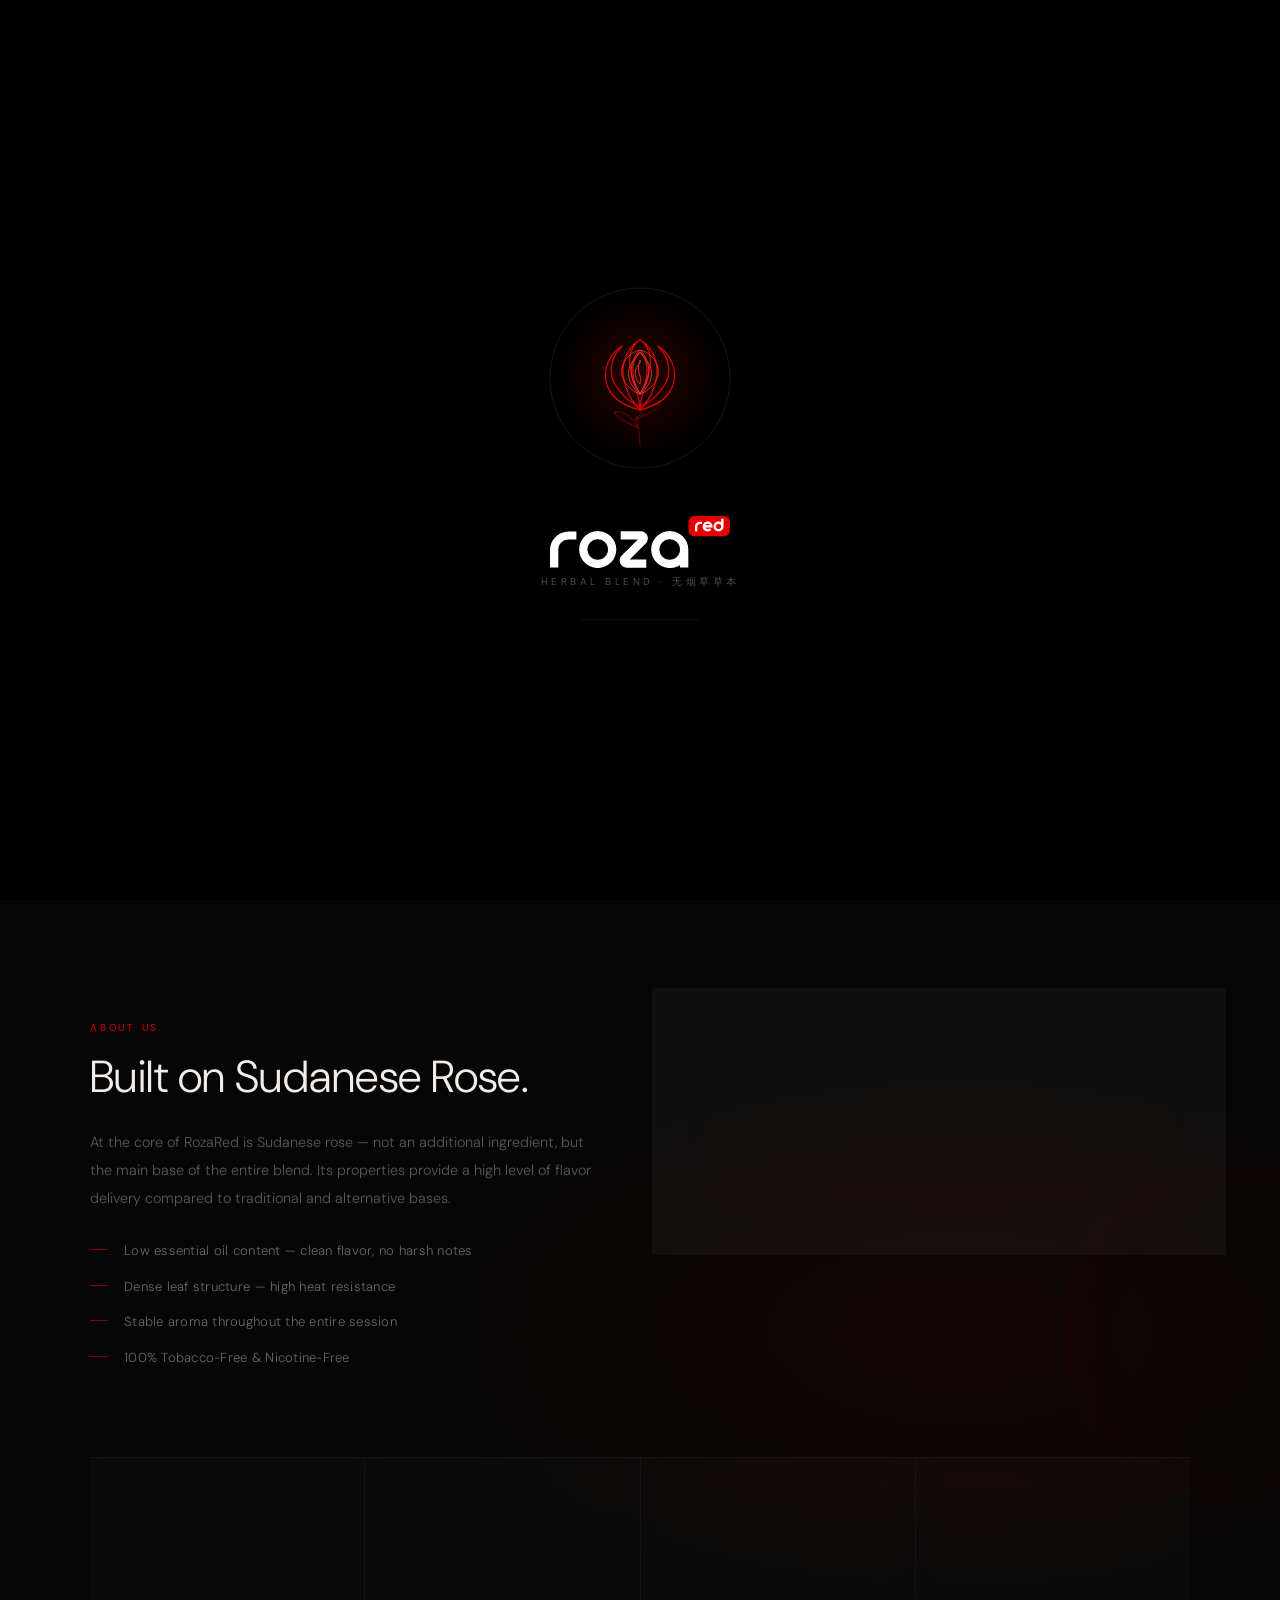
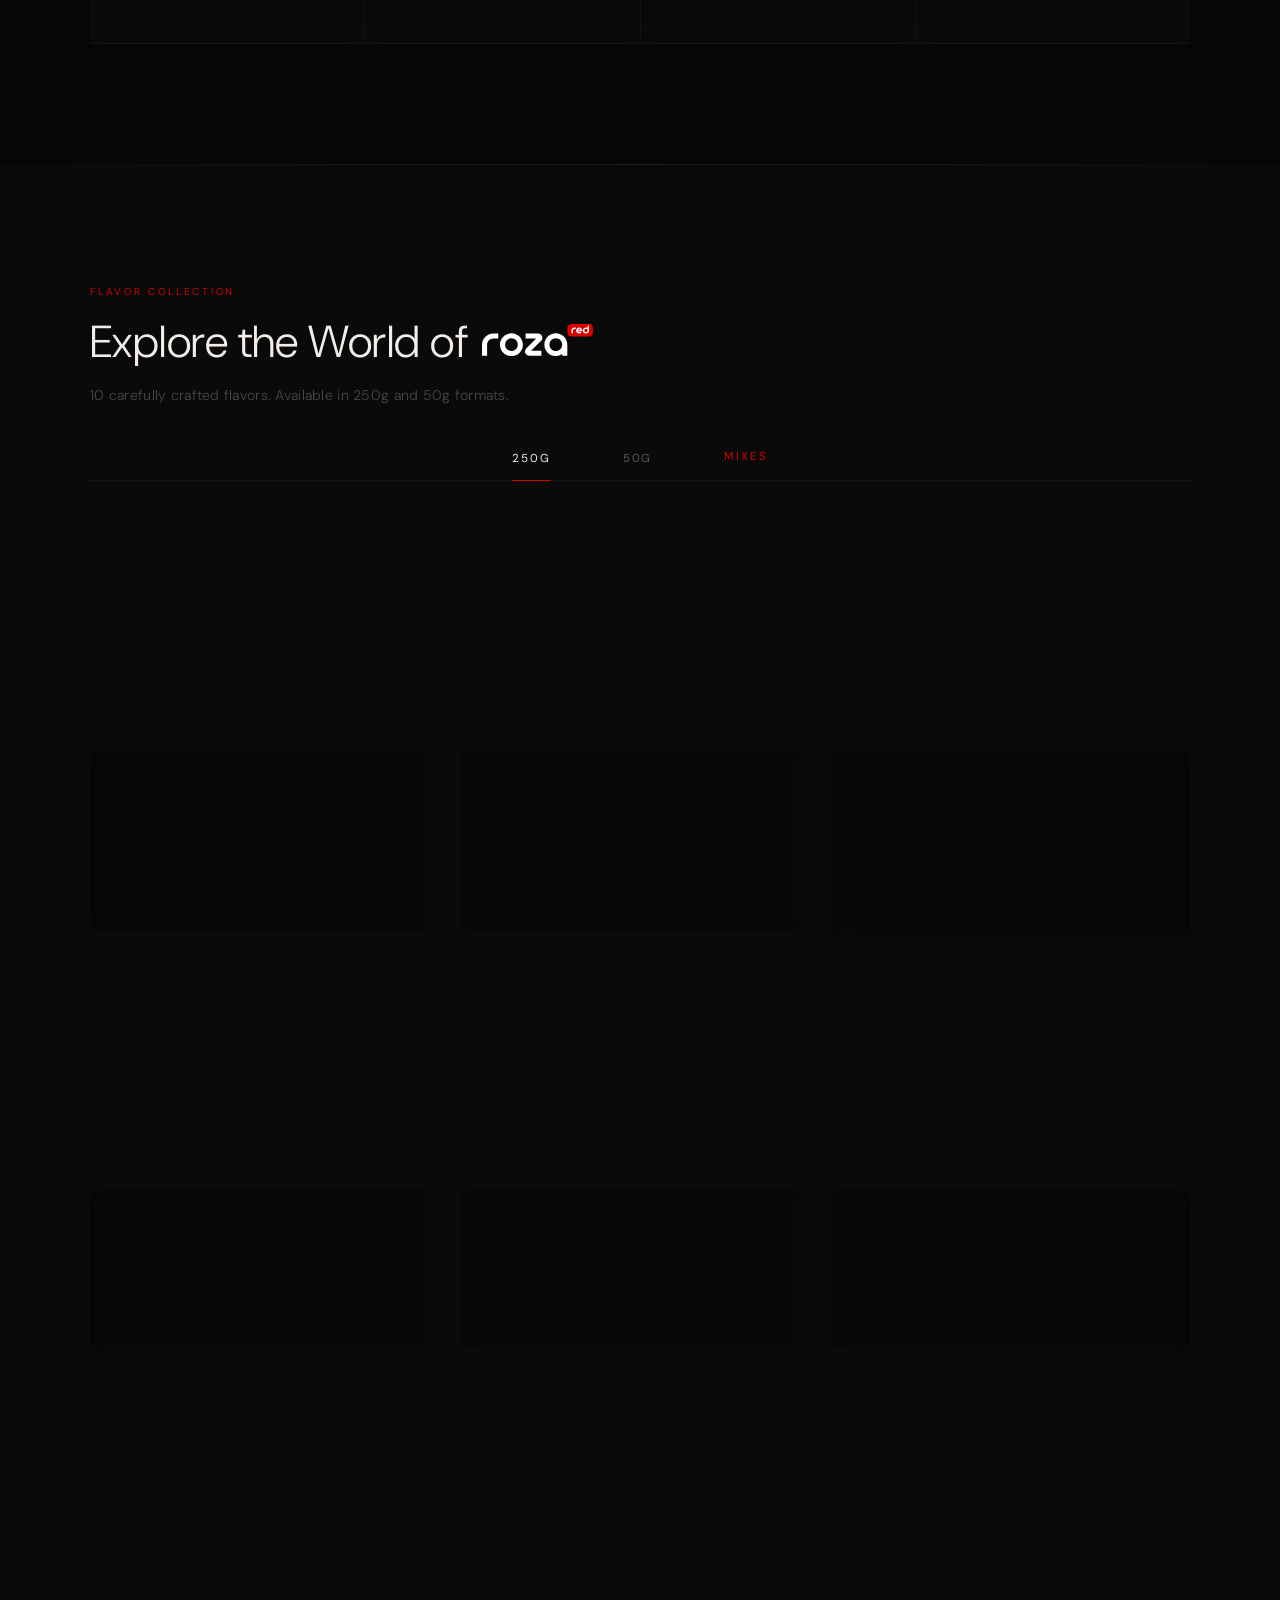
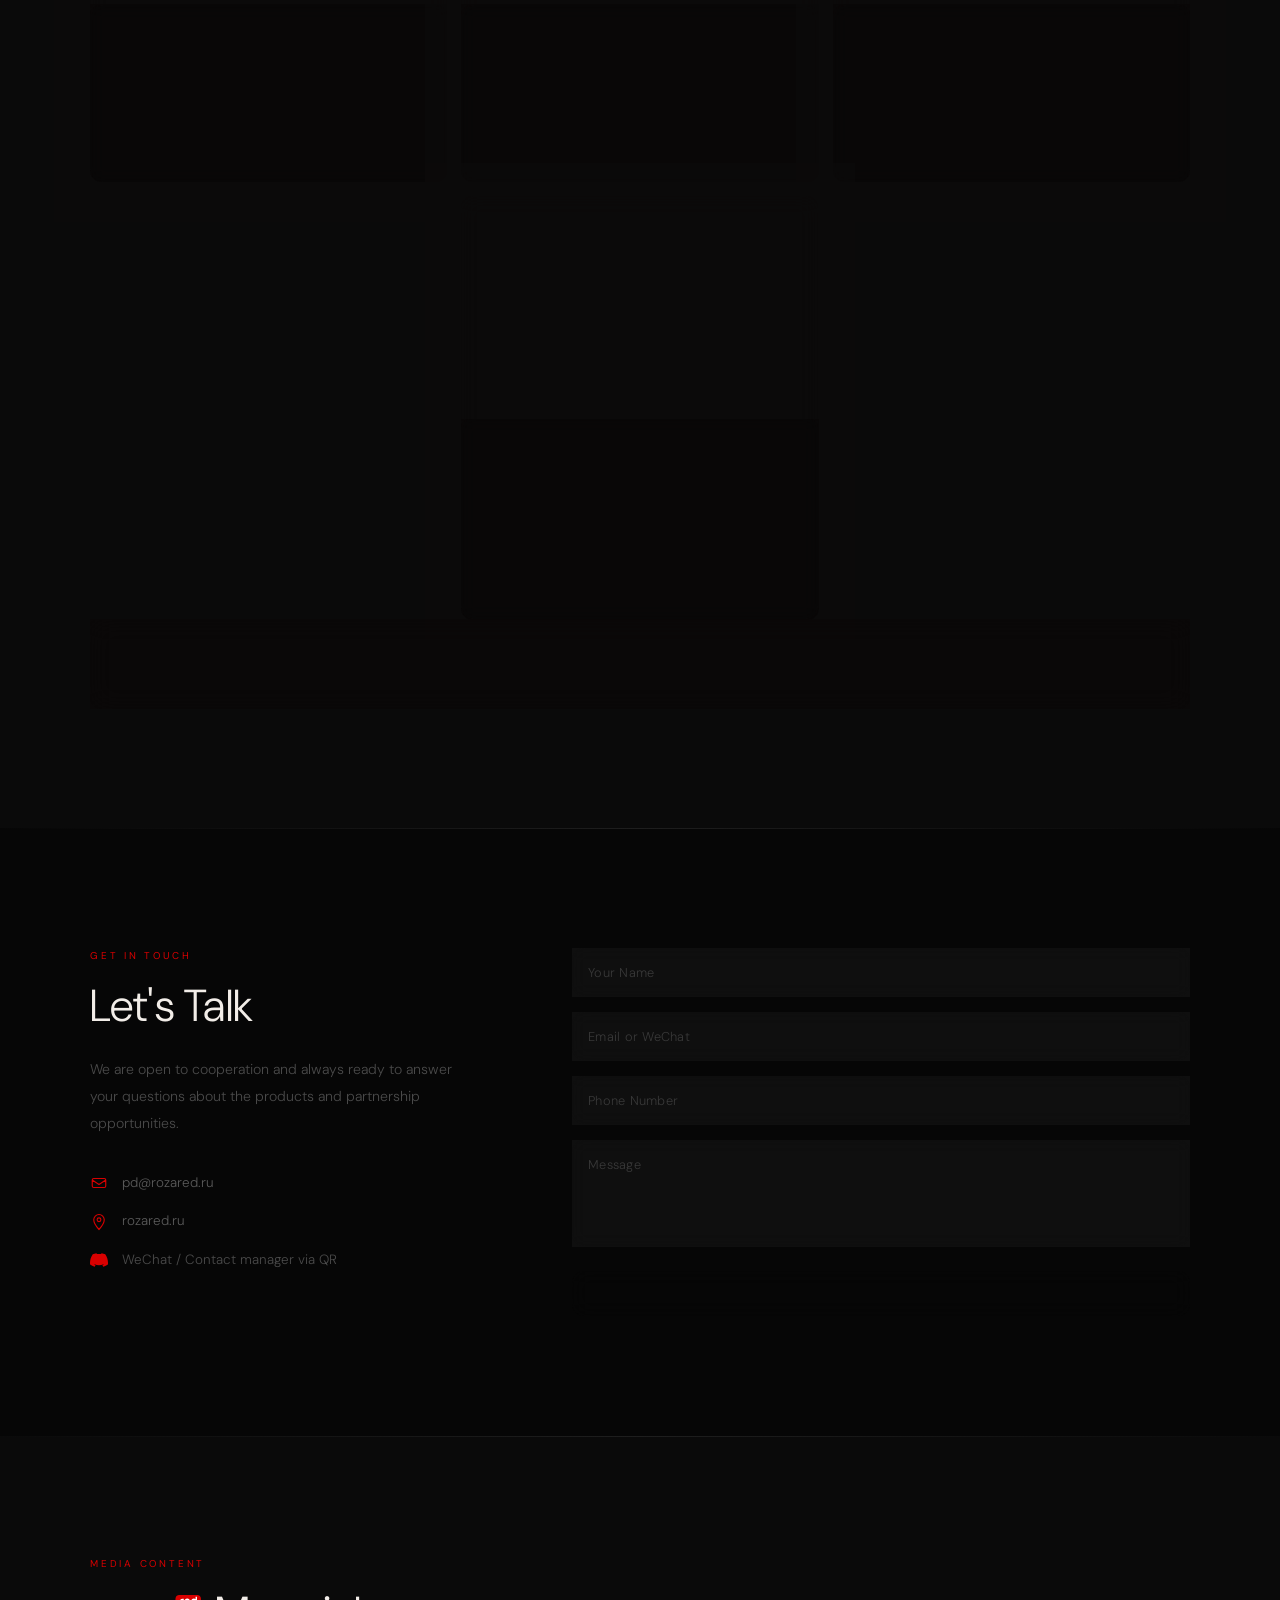
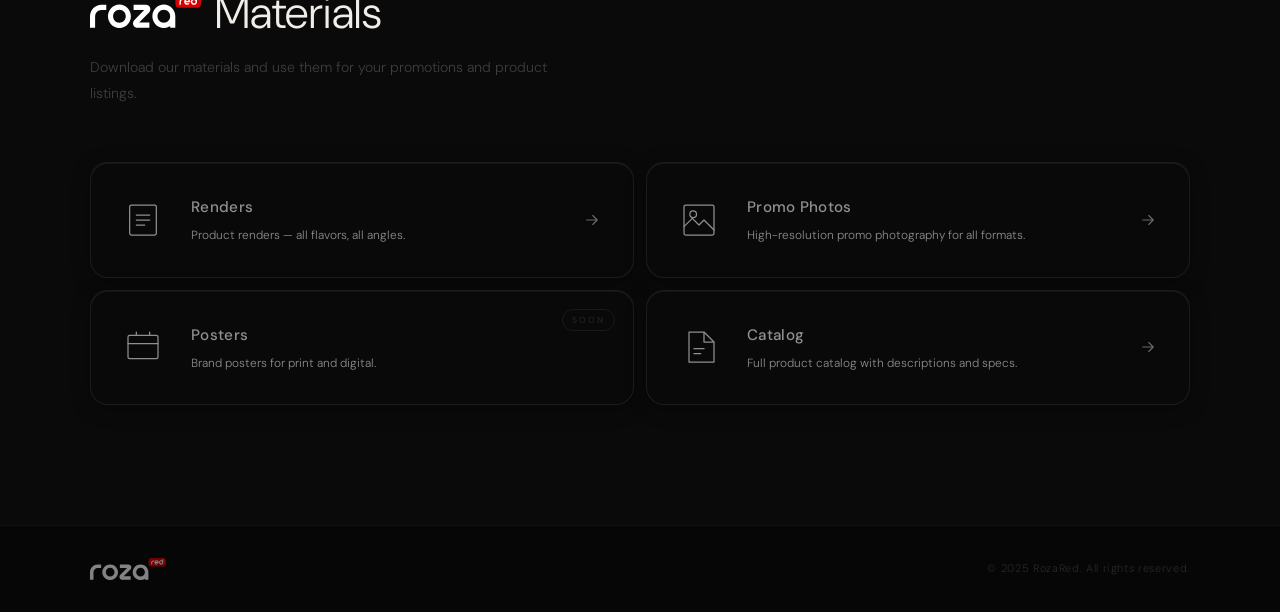
==== commit df6fa5e8: "Match accent red to logo color (#D90000) All accent reds (buttons, hovers, glows, preloader, canvas)" ====
--- a/index.html
+++ b/index.html
@@ -443,21 +443,21 @@
           <li>
             <svg viewBox="0 0 24 24" fill="none" width="18" height="18">
               <path d="M3 8l9 6 9-6M5 6h14a2 2 0 012 2v8a2 2 0 01-2 2H5a2 2 0 01-2-2V8a2 2 0 012-2z"
-                    stroke="#c03028" stroke-width="1.5" stroke-linejoin="round"/>
+                    stroke="#d90000" stroke-width="1.5" stroke-linejoin="round"/>
             </svg>
             <a href="mailto:pd@rozared.ru">pd@rozared.ru</a>
           </li>
           <li>
             <svg viewBox="0 0 24 24" fill="none" width="18" height="18">
               <path d="M12 2C8.13 2 5 5.13 5 9c0 5.25 7 13 7 13s7-7.75 7-13c0-3.87-3.13-7-7-7zm0 9.5c-1.38 0-2.5-1.12-2.5-2.5s1.12-2.5 2.5-2.5 2.5 1.12 2.5 2.5-1.12 2.5-2.5 2.5z"
-                    stroke="#c03028" stroke-width="1.5" fill="none"/>
+                    stroke="#d90000" stroke-width="1.5" fill="none"/>
             </svg>
             <a href="https://rozared.ru" target="_blank">rozared.ru</a>
           </li>
           <li>
             <svg viewBox="0 0 24 24" fill="none" width="18" height="18">
               <path d="M20.317 4.37a19.791 19.791 0 0 0-4.885-1.515.074.074 0 0 0-.079.037c-.21.375-.444.864-.608 1.25a18.27 18.27 0 0 0-5.487 0 12.64 12.64 0 0 0-.617-1.25.077.077 0 0 0-.079-.037A19.736 19.736 0 0 0 3.677 4.37a.07.07 0 0 0-.032.027C.533 9.046-.32 13.58.099 18.057c.002.022.015.043.033.054a19.95 19.95 0 0 0 5.993 3.03.078.078 0 0 0 .084-.028c.462-.63.874-1.295 1.226-1.994a.076.076 0 0 0-.041-.106 13.107 13.107 0 0 1-1.872-.892.077.077 0 0 1-.008-.128 10.2 10.2 0 0 0 .372-.292.074.074 0 0 1 .077-.01c3.928 1.793 8.18 1.793 12.062 0a.074.074 0 0 1 .078.01c.12.098.246.198.373.292a.077.077 0 0 1-.006.127 12.299 12.299 0 0 1-1.873.892.077.077 0 0 0-.041.107c.36.698.772 1.362 1.225 1.993a.076.076 0 0 0 .084.028 19.839 19.839 0 0 0 6.002-3.03.077.077 0 0 0 .032-.054c.5-5.177-.838-9.674-3.549-13.66a.061.061 0 0 0-.031-.03z"
-                    fill="#c03028"/>
+                    fill="#d90000"/>
             </svg>
             <span data-en="WeChat / Contact manager via QR" data-zh="微信 / 扫描二维码联系客户经理">WeChat / Contact manager via QR</span>
           </li>
--- a/style.css
+++ b/style.css
@@ -23,7 +23,7 @@
 .preloader-rose svg { width: 100%; height: 100%; overflow: visible; }
 .rose-path {
   fill: none;
-  stroke: #c03028;
+  stroke: #d90000;
   stroke-width: 1.2;
   stroke-linecap: round;
   stroke-linejoin: round;
@@ -31,13 +31,13 @@
   stroke-dashoffset: var(--len, 400);
   animation: rz-drawLine var(--dur,1.2s) var(--delay,0s) cubic-bezier(0.4,0,0.2,1) forwards;
 }
-.rose-path.leaf        { stroke: rgba(192,48,40,0.55); stroke-width: 0.9; }
-.rose-path.petal-inner { stroke: rgba(220,80,70,0.9);  stroke-width: 1;   }
+.rose-path.leaf        { stroke: rgba(217,0,0,0.55); stroke-width: 0.9; }
+.rose-path.petal-inner { stroke: rgba(240,60,50,0.9);  stroke-width: 1;   }
 .rose-path.accent      { stroke: rgba(255,255,255,0.15); stroke-width: 0.6; }
 @keyframes rz-drawLine { to { stroke-dashoffset: 0; } }
 .rose-glow {
   position: absolute; inset: 0;
-  background: radial-gradient(ellipse 60% 60% at 50% 48%, rgba(192,48,40,0.18) 0%, transparent 70%);
+  background: radial-gradient(ellipse 60% 60% at 50% 48%, rgba(217,0,0,0.18) 0%, transparent 70%);
   border-radius: 50%;
   opacity: 0;
   animation: rz-glowIn 0.8s 2.8s ease forwards;
@@ -79,7 +79,7 @@
   content: '';
   position: absolute;
   left: 0; top: 0; height: 100%; width: 0%;
-  background: linear-gradient(90deg, transparent, #c03028, transparent);
+  background: linear-gradient(90deg, transparent, #d90000, transparent);
   animation: rz-progressFill 2.4s 0.1s cubic-bezier(0.4,0,0.2,1) forwards;
 }
 @keyframes rz-progressFill {
@@ -113,9 +113,9 @@
   --text:        #d0d0d0;
   --muted:       #5c5c5c;
   --muted2:      #363636;
-  --accent:      #c03028;
-  --accent-h:    #e04438;
-  --accent-glow: rgba(192,48,40,0.18);
+  --accent:      #d90000;
+  --accent-h:    #ff1f1f;
+  --accent-glow: rgba(217,0,0,0.18);
   --white:       #f2ede8;
   --font:        'DM Sans', 'PingFang SC', 'Microsoft YaHei', 'Noto Sans SC', sans-serif;
   --serif:       'Cormorant Garamond', Georgia, 'Noto Serif SC', serif;
@@ -226,7 +226,7 @@
 .btn-contact-header:hover {
   background: var(--accent);
   color: var(--white);
-  box-shadow: 0 0 20px rgba(181,48,42,0.25);
+  box-shadow: 0 0 20px rgba(217,0,0,0.25);
 }
 
 /* Lang */
@@ -304,21 +304,21 @@
 /* ─── BUTTONS ─── */
 .btn {
   display: inline-block; padding: 14px 36px;
-  background: rgba(192,48,40,0.12);
+  background: rgba(217,0,0,0.12);
   color: var(--accent);
   font-size: 0.72rem; letter-spacing: 0.14em; text-transform: uppercase;
-  border: 1px solid rgba(192,48,40,0.4); cursor: pointer;
+  border: 1px solid rgba(217,0,0,0.4); cursor: pointer;
   border-radius: var(--radius);
   backdrop-filter: var(--glass-blur-sm);
   -webkit-backdrop-filter: var(--glass-blur-sm);
-  box-shadow: 0 2px 16px rgba(192,48,40,0.12), inset 0 1px 0 rgba(255,255,255,0.05);
+  box-shadow: 0 2px 16px rgba(217,0,0,0.12), inset 0 1px 0 rgba(255,255,255,0.05);
   transition: background var(--ease), color var(--ease), box-shadow var(--ease), border-color var(--ease);
   font-family: var(--font); font-weight: 400;
 }
 .btn:hover {
   background: var(--accent); color: var(--white);
   border-color: var(--accent);
-  box-shadow: 0 4px 28px rgba(192,48,40,0.35), inset 0 1px 0 rgba(255,255,255,0.1);
+  box-shadow: 0 4px 28px rgba(217,0,0,0.35), inset 0 1px 0 rgba(255,255,255,0.1);
 }
 
 .btn-ghost {
@@ -412,7 +412,7 @@
   position: absolute; inset: 0;
   z-index: 2;
   background:
-    radial-gradient(ellipse 55% 45% at 50% 30%, rgba(181,48,42,0.10) 0%, transparent 60%);
+    radial-gradient(ellipse 55% 45% at 50% 30%, rgba(217,0,0,0.10) 0%, transparent 60%);
   pointer-events: none;
 }
 
@@ -422,7 +422,7 @@
   position: absolute;
   bottom: 0; left: 50%; transform: translateX(-50%);
   width: 70%; height: 1px;
-  background: linear-gradient(90deg, transparent, rgba(181,48,42,0.2), transparent);
+  background: linear-gradient(90deg, transparent, rgba(217,0,0,0.2), transparent);
 }
 
 .hero-center {
@@ -459,11 +459,11 @@
 }
 .hero-logo {
   height: 114px; width: auto;
-  filter: drop-shadow(0 2px 32px rgba(181,48,42,0.14));
+  filter: drop-shadow(0 2px 32px rgba(217,0,0,0.14));
   transition: filter 1s ease;
 }
 .hero-logo-wrap:hover .hero-logo {
-  filter: drop-shadow(0 2px 56px rgba(181,48,42,0.22));
+  filter: drop-shadow(0 2px 56px rgba(217,0,0,0.22));
 }
 
 .hero-sub {
@@ -568,7 +568,7 @@
 .about::before {
   content: '';
   position: absolute; inset: 0;
-  background: radial-gradient(ellipse 70% 50% at 75% 50%, rgba(181,48,42,0.06) 0%, transparent 65%);
+  background: radial-gradient(ellipse 70% 50% at 75% 50%, rgba(217,0,0,0.06) 0%, transparent 65%);
   pointer-events: none;
 }
 .about::after {
@@ -577,9 +577,9 @@
   top: 50%; right: -120px; transform: translateY(-50%);
   width: 340px; height: 340px;
   border-radius: 50%;
-  border: 1px solid rgba(181,48,42,0.06);
+  border: 1px solid rgba(217,0,0,0.06);
   pointer-events: none;
-  box-shadow: 0 0 80px rgba(181,48,42,0.04) inset;
+  box-shadow: 0 0 80px rgba(217,0,0,0.04) inset;
 }
 
 .about-editorial {
@@ -658,8 +658,8 @@
   transition: background 0.5s ease, box-shadow 0.5s ease;
 }
 .stat-card:hover {
-  background: rgba(192,48,40,0.04);
-  box-shadow: inset 0 0 40px rgba(192,48,40,0.04);
+  background: rgba(217,0,0,0.04);
+  box-shadow: inset 0 0 40px rgba(217,0,0,0.04);
 }
 
 .stat-divider {
@@ -801,8 +801,8 @@
 .product-card:hover {
   transform: translateY(-8px);
   border-color: rgba(255,255,255,0.13);
-  box-shadow: 0 24px 64px rgba(0,0,0,0.65), 0 0 0 1px rgba(192,48,40,0.12),
-              0 0 48px rgba(192,48,40,0.06), inset 0 1px 0 rgba(255,255,255,0.08);
+  box-shadow: 0 24px 64px rgba(0,0,0,0.65), 0 0 0 1px rgba(217,0,0,0.12),
+              0 0 48px rgba(217,0,0,0.06), inset 0 1px 0 rgba(255,255,255,0.08);
   z-index: 2;
 }
 .product-card:hover::after { opacity: 1; }
@@ -895,7 +895,7 @@
   cursor: pointer;
   border-left: 1px solid var(--border-soft);
 }
-.format-card--mixes:hover { background: rgba(181,48,42,0.04); }
+.format-card--mixes:hover { background: rgba(217,0,0,0.04); }
 .format-size--mixes {
   color: var(--accent) !important;
   opacity: 0.7;
@@ -926,7 +926,7 @@
 }
 .btn-mixology-header.active-page {
   color: var(--accent);
-  border-color: rgba(181,48,42,.4);
+  border-color: rgba(217,0,0,.4);
 }
 
 /* ─── 50g SCREEN ─── */
@@ -956,11 +956,11 @@
   max-width: 320px;
   height: auto;
   object-fit: contain;
-  filter: drop-shadow(0 12px 56px rgba(181,48,42,0.15));
+  filter: drop-shadow(0 12px 56px rgba(217,0,0,0.15));
   transition: filter 1.2s ease;
 }
 .format-50g-screen.visible .f50-image img {
-  filter: drop-shadow(0 12px 72px rgba(181,48,42,0.28));
+  filter: drop-shadow(0 12px 72px rgba(217,0,0,0.28));
 }
 
 .f50-text {
@@ -1038,9 +1038,9 @@
 .form-group textarea { padding-top: 24px; }
 .form-group input:focus,
 .form-group textarea:focus {
-  border-color: rgba(192,48,40,0.5);
+  border-color: rgba(217,0,0,0.5);
   background: rgba(255,255,255,0.06);
-  box-shadow: 0 0 0 3px rgba(192,48,40,0.08), inset 0 1px 0 rgba(255,255,255,0.06);
+  box-shadow: 0 0 0 3px rgba(217,0,0,0.08), inset 0 1px 0 rgba(255,255,255,0.06);
 }
 
 .form-group label {
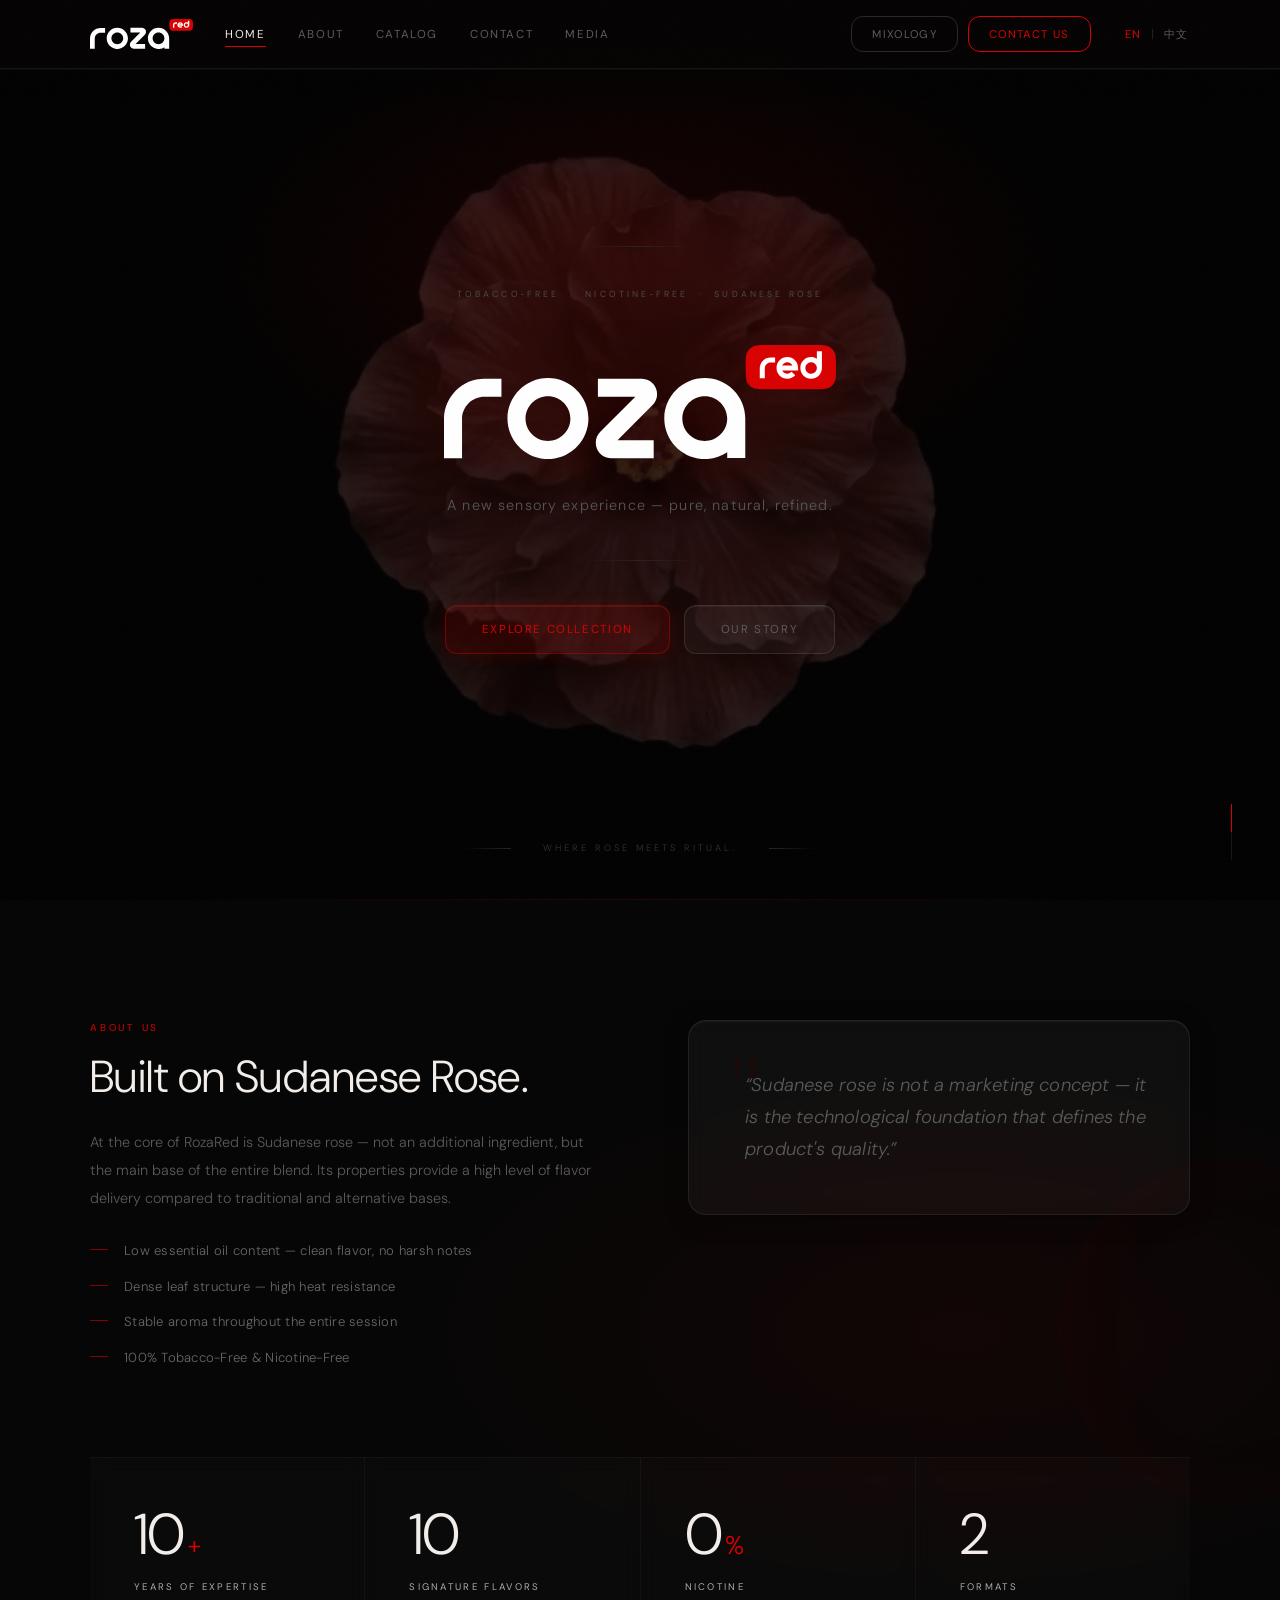
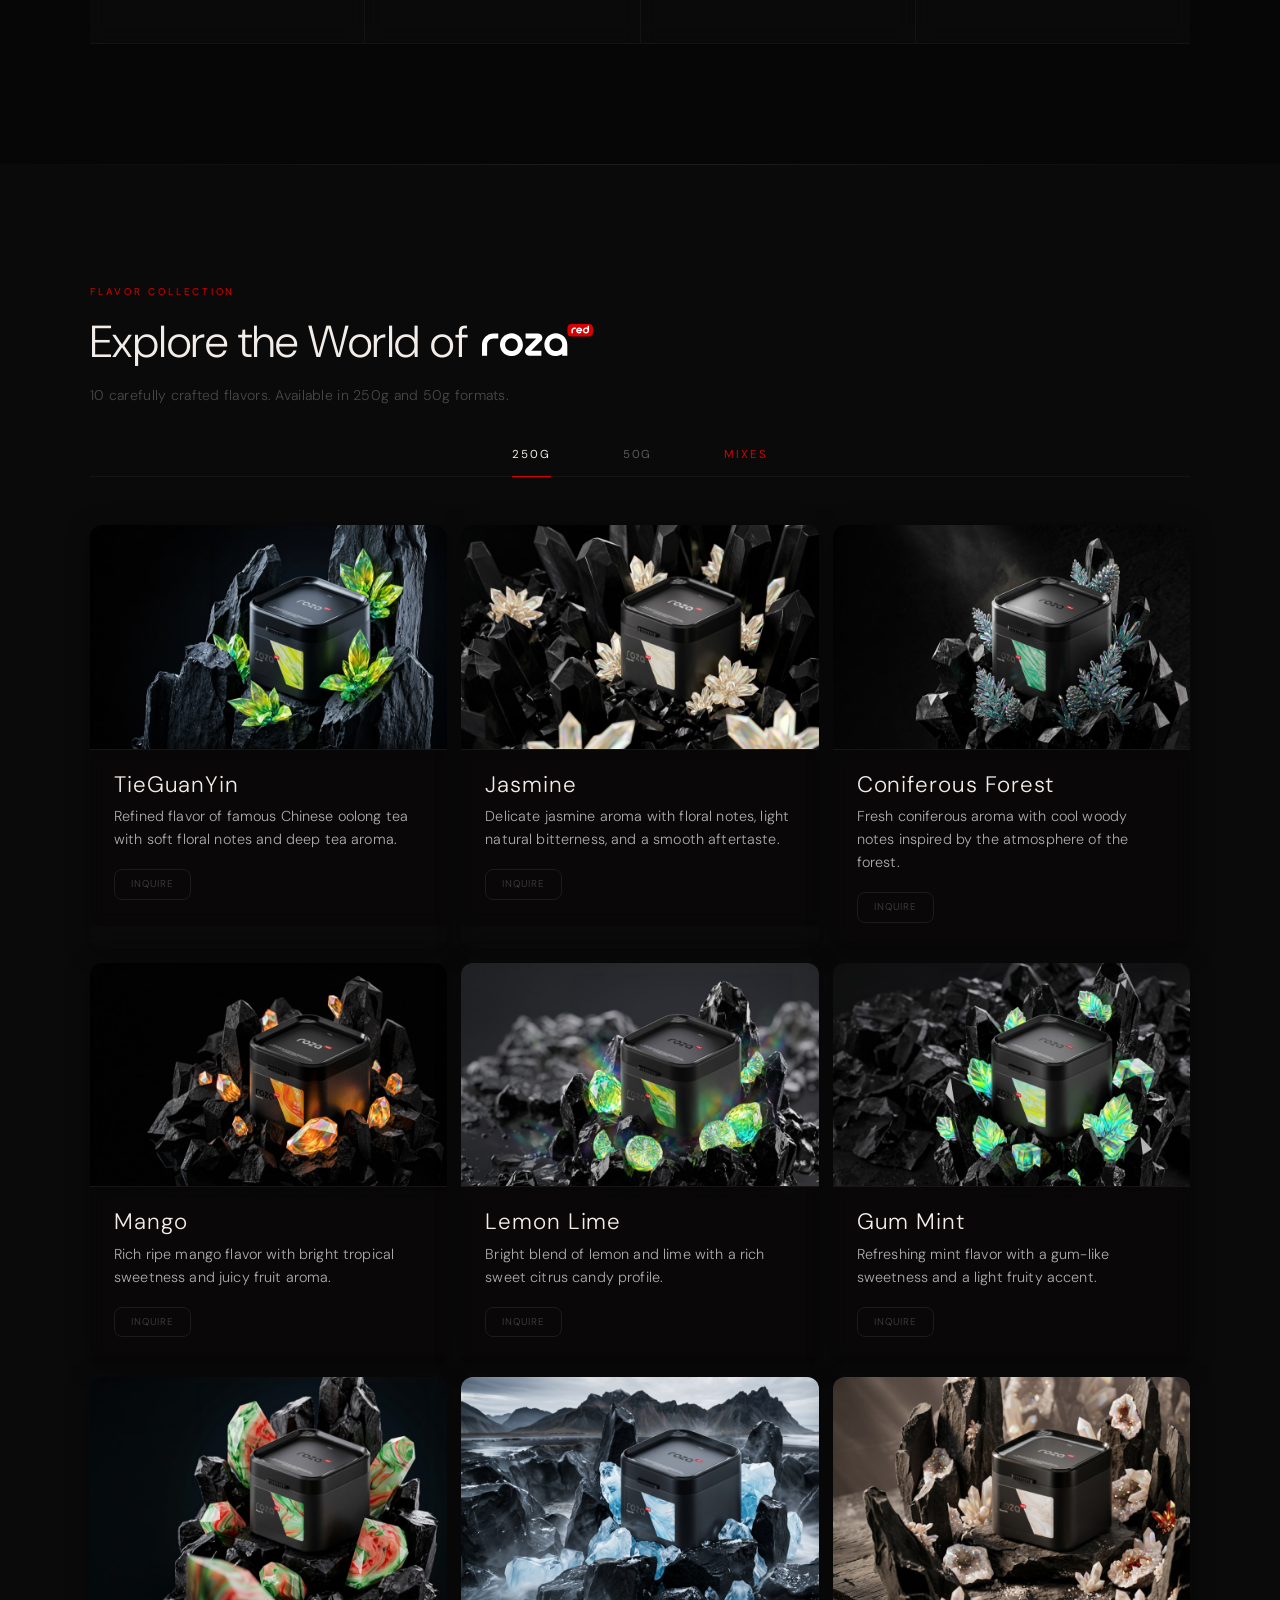
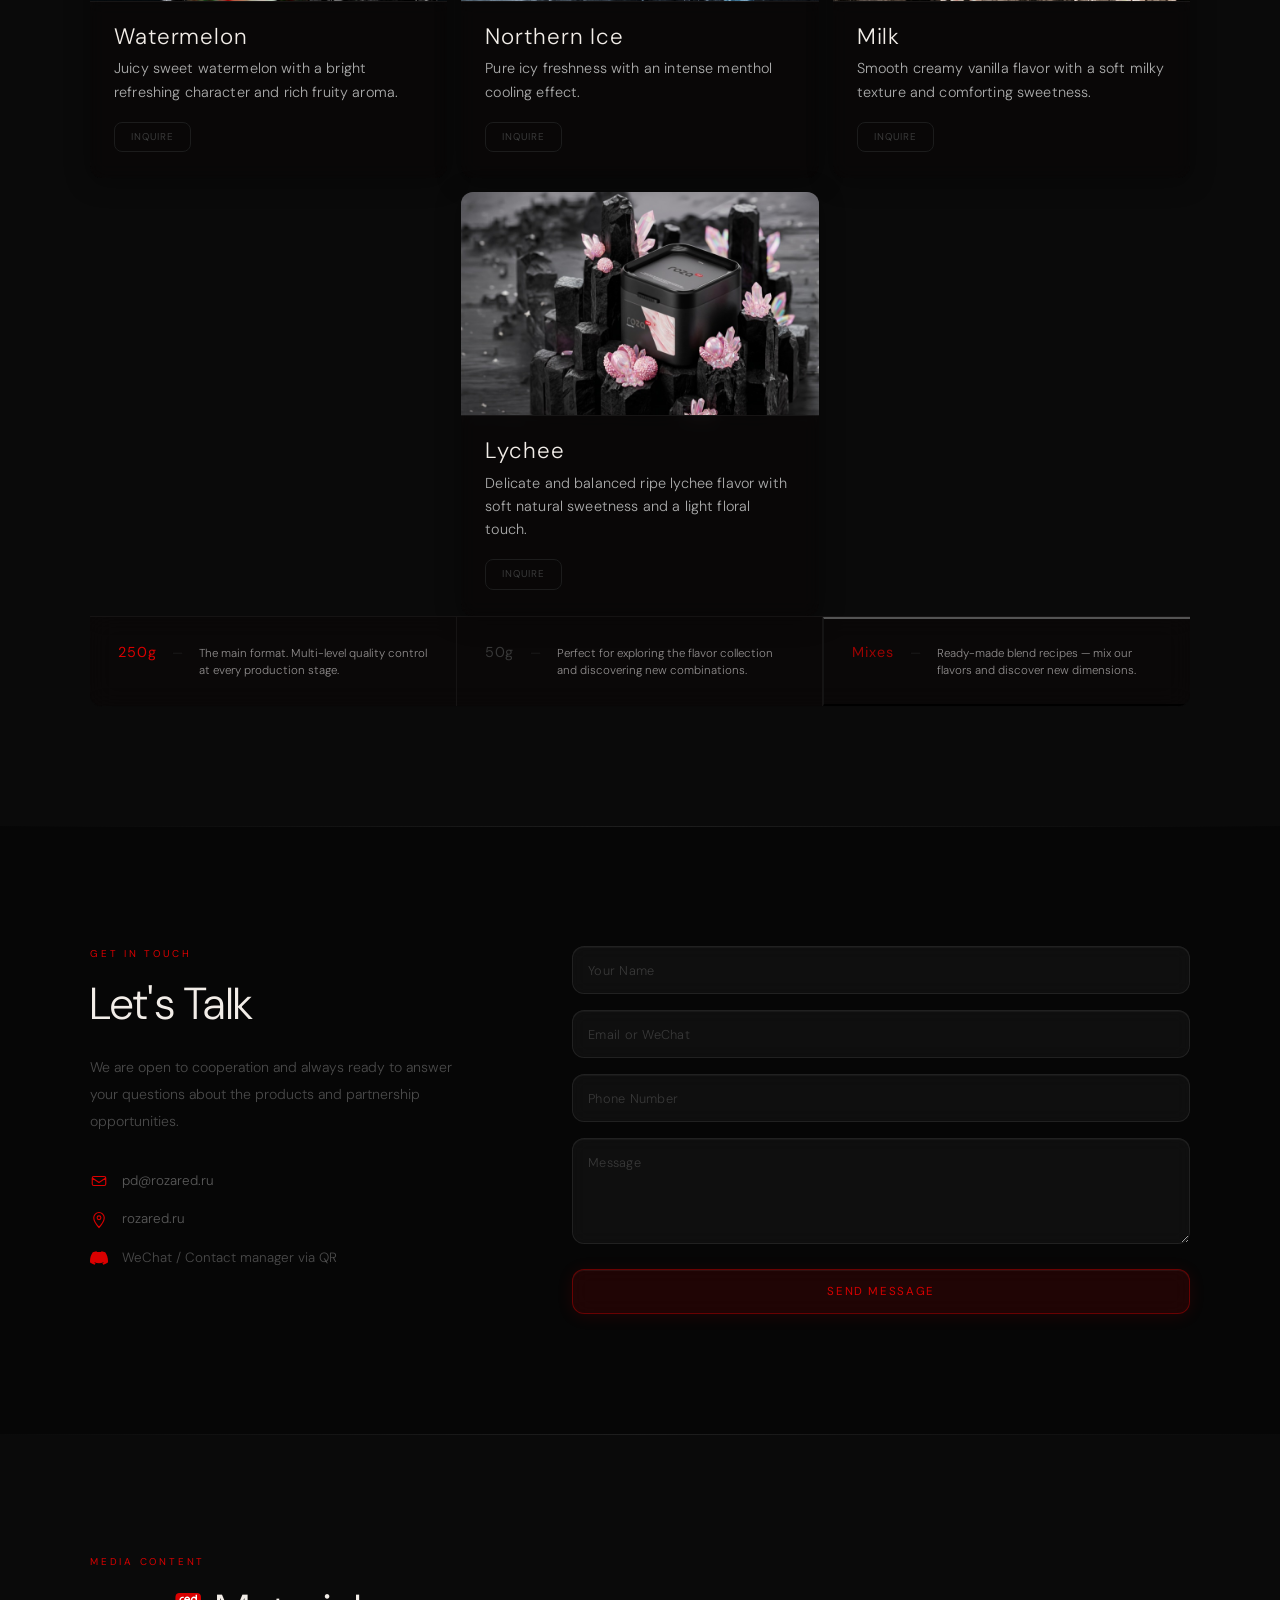
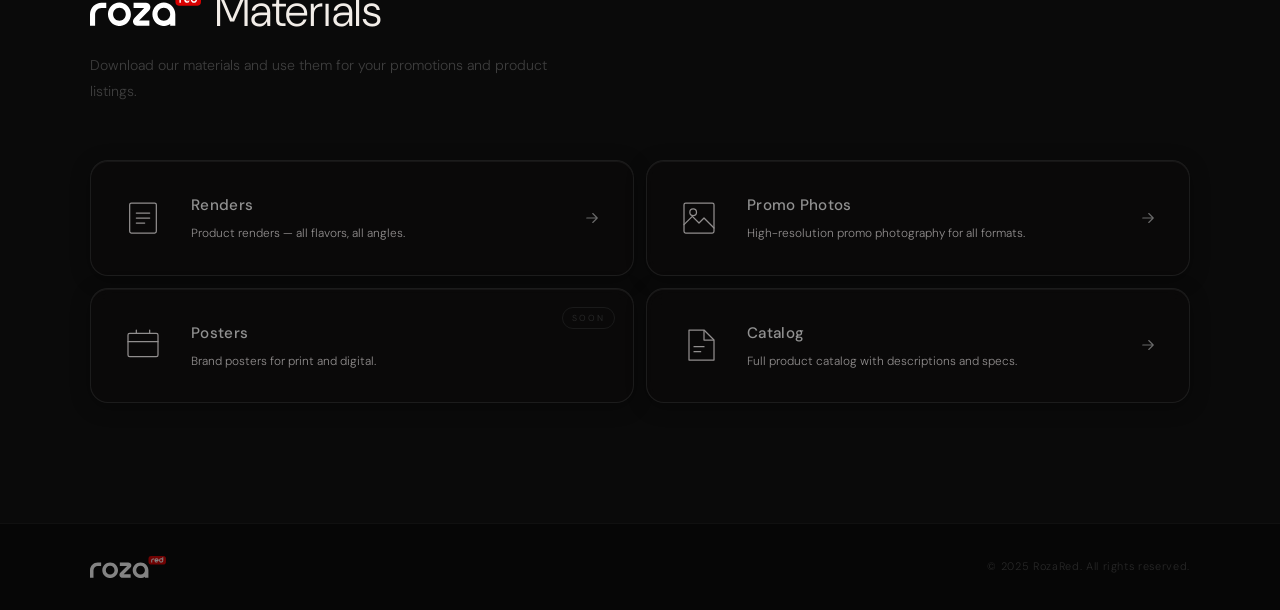
==== commit 1bfab565: "Embed signature mix posters into main page catalog - New 'Mixes' tab in format switcher shows 7 blen" ====
--- a/index.html
+++ b/index.html
@@ -237,8 +237,8 @@
       <div class="format-switcher">
         <button class="format-tab active" data-format="250g">250g</button>
         <button class="format-tab" data-format="50g">50g</button>
-        <a href="mix.html" target="_blank" class="format-tab format-tab--mixes"
-           data-en="Mixes" data-zh="配方">Mixes</a>
+        <button class="format-tab format-tab--mixes" data-format="mixes"
+                data-en="Mixes" data-zh="配方">Mixes</button>
       </div>
 
       <!-- 50g coming soon -->
@@ -252,6 +252,26 @@
              data-zh="我们正在不断完善产品及其包装格式，很快将为您推出更便捷的规格。">
             We are working on perfecting our product and its format. We will present you with a convenient format very soon.
           </p>
+        </div>
+      </div>
+
+      <!-- Mixes screen -->
+      <div class="mixes-screen" id="mixesScreen">
+        <div class="mixes-header">
+          <span class="mixes-label" data-en="Signature Mixes" data-zh="招牌配方">Signature Mixes</span>
+          <p data-en="Ready-made blend recipes from our lab — proportions included. Mix RozaRed flavors and discover new dimensions."
+             data-zh="来自我们实验室的现成混合配方——附带比例。混合 RozaRed 风味，发现全新境界。">
+            Ready-made blend recipes from our lab — proportions included. Mix RozaRed flavors and discover new dimensions.
+          </p>
+        </div>
+        <div class="mixes-grid">
+          <div class="mix-poster"><img src="images/mixes/conifer-candies.jpg" alt="Conifer Candies — Lemon Lime 70% + Coniferous Forest 30%" loading="lazy" /></div>
+          <div class="mix-poster"><img src="images/mixes/jasmine-milk-tea.jpg" alt="Jasmine Milk Tea — TieGuanYin 60% + Jasmine 30% + Milk 10%" loading="lazy" /></div>
+          <div class="mix-poster"><img src="images/mixes/jasmine-tea-with-lychee-and-watermelon.jpg" alt="Jasmine Tea with Lychee and Watermelon — Watermelon 40% + Lychee 40% + Jasmine 20%" loading="lazy" /></div>
+          <div class="mix-poster"><img src="images/mixes/mango-and-lychee-smoothie.jpg" alt="Mango and Lychee Smoothie — Lychee 50% + Mango 25% + Milk 25%" loading="lazy" /></div>
+          <div class="mix-poster"><img src="images/mixes/mango-lychee.jpg" alt="Mango Lychee — Mango 50% + Lychee 50%" loading="lazy" /></div>
+          <div class="mix-poster"><img src="images/mixes/mint-tea-with-pine-needles.jpg" alt="Mint Tea with Pine Needles" loading="lazy" /></div>
+          <div class="mix-poster"><img src="images/mixes/watermelon-gum.jpg" alt="Watermelon Gum" loading="lazy" /></div>
         </div>
       </div>
 
@@ -416,14 +436,14 @@
             Perfect for exploring the flavor collection and discovering new combinations.
           </p>
         </div>
-        <a href="mix.html" target="_blank" class="format-card format-card--mixes">
+        <button type="button" class="format-card format-card--mixes" id="mixesFormatCard">
           <span class="format-size format-size--mixes" data-en="Mixes" data-zh="配方">Mixes</span>
           <span class="format-divider">—</span>
-          <p data-en="Create your own blend from 10 signature flavors and join the challenge."
-             data-zh="从10种标志性风味中创建你的配方，参加挑战赛。">
-            Create your own blend from 10 signature flavors and join the challenge.
+          <p data-en="Ready-made blend recipes — mix our flavors and discover new dimensions."
+             data-zh="现成混合配方——混合我们的风味，发现全新境界。">
+            Ready-made blend recipes — mix our flavors and discover new dimensions.
           </p>
-        </a>
+        </button>
       </div>
 
     </div>
--- a/style.css
+++ b/style.css
@@ -986,6 +986,69 @@
   max-width: 440px;
 }
 
+/* ─── MIXES SCREEN ─── */
+.mixes-screen {
+  display: none;
+  opacity: 0;
+  transition: opacity 0.5s ease;
+}
+.mixes-header {
+  text-align: center;
+  max-width: 560px;
+  margin: 8px auto 40px;
+}
+.mixes-label {
+  display: block;
+  font-size: 0.58rem;
+  letter-spacing: 0.32em;
+  text-transform: uppercase;
+  color: var(--accent);
+  margin-bottom: 14px;
+  font-weight: 400;
+}
+.mixes-header p {
+  font-size: 0.88rem;
+  color: #6a6a6a;
+  font-weight: 300;
+  line-height: 1.8;
+}
+.mixes-grid {
+  display: grid;
+  grid-template-columns: repeat(3, 1fr);
+  gap: 14px;
+}
+.mix-poster {
+  border-radius: var(--radius);
+  overflow: hidden;
+  background: rgba(12,10,10,0.7);
+  border: 1px solid var(--glass-border);
+  box-shadow: 0 4px 24px rgba(0,0,0,0.35), inset 0 1px 0 var(--glass-inset);
+  position: relative;
+  transition: transform 0.5s cubic-bezier(0.25,0.1,0.25,1),
+              box-shadow 0.5s cubic-bezier(0.25,0.1,0.25,1);
+}
+.mix-poster img {
+  width: 100%;
+  height: auto;
+  display: block;
+  transition: transform 0.8s cubic-bezier(0.25,0.1,0.25,1);
+}
+.mix-poster:hover {
+  transform: translateY(-8px);
+  box-shadow: 0 24px 64px rgba(0,0,0,0.65), 0 0 0 1px rgba(217,0,0,0.15),
+              0 0 48px rgba(217,0,0,0.08), inset 0 1px 0 rgba(255,255,255,0.08);
+  z-index: 2;
+}
+.mix-poster:hover img { transform: scale(1.03); }
+
+/* format-card--mixes теперь кнопка */
+button.format-card {
+  background: transparent;
+  font-family: var(--font);
+  text-align: left;
+  cursor: pointer;
+}
+
 /* ─── CONTACT ─── */
 .contact {
   background: var(--bg);
@@ -1231,6 +1294,7 @@
 
   /* Catalog grid — 2 колонки */
   .catalog-grid { grid-template-columns: repeat(2, 1fr); }
+  .mixes-grid   { grid-template-columns: repeat(2, 1fr); }
   /* Отменяем центрирование последней — не нужно при чётном числе */
   .product-card--last { grid-column: auto; }
 
@@ -1295,6 +1359,7 @@
 
   /* Catalog — 1 колонка */
   .catalog-grid { grid-template-columns: 1fr; }
+  .mixes-grid   { grid-template-columns: 1fr; }
   .product-card--last { grid-column: auto; }
   .product-img { aspect-ratio: 16 / 10; }
 
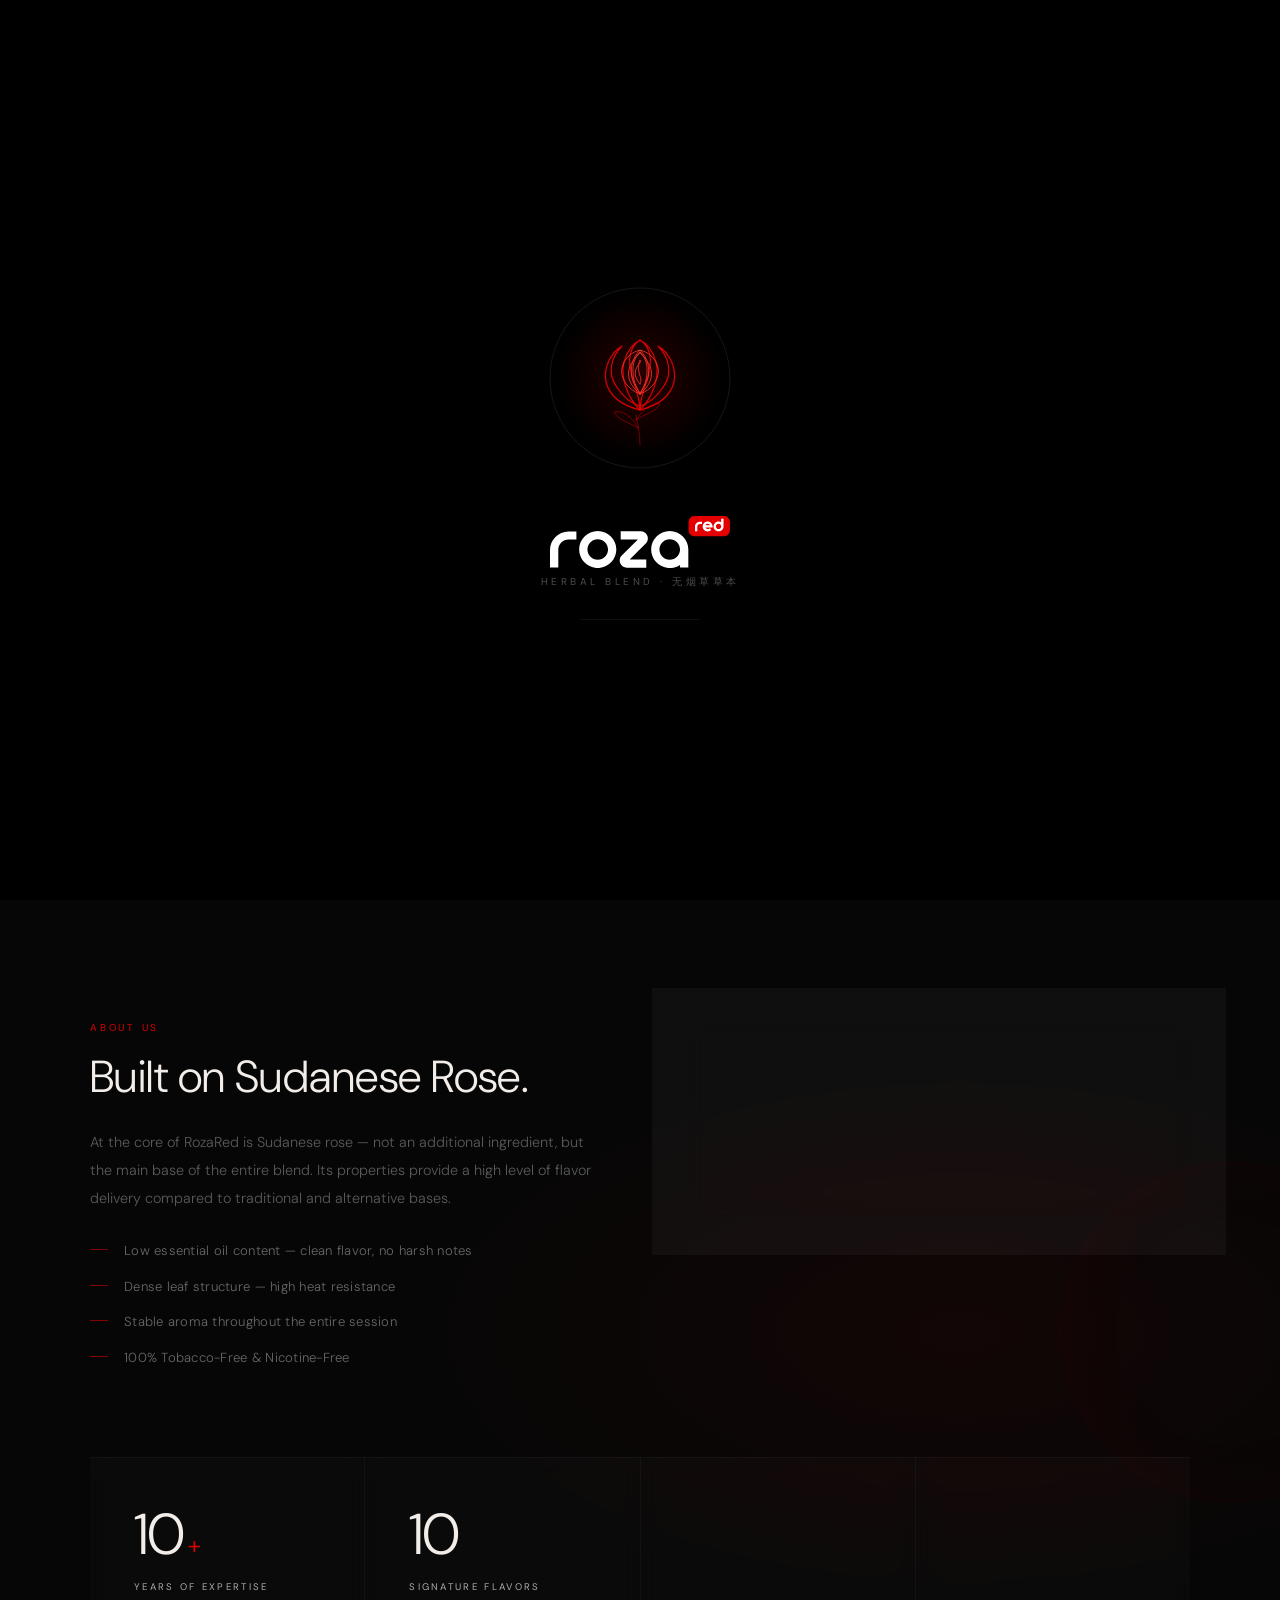
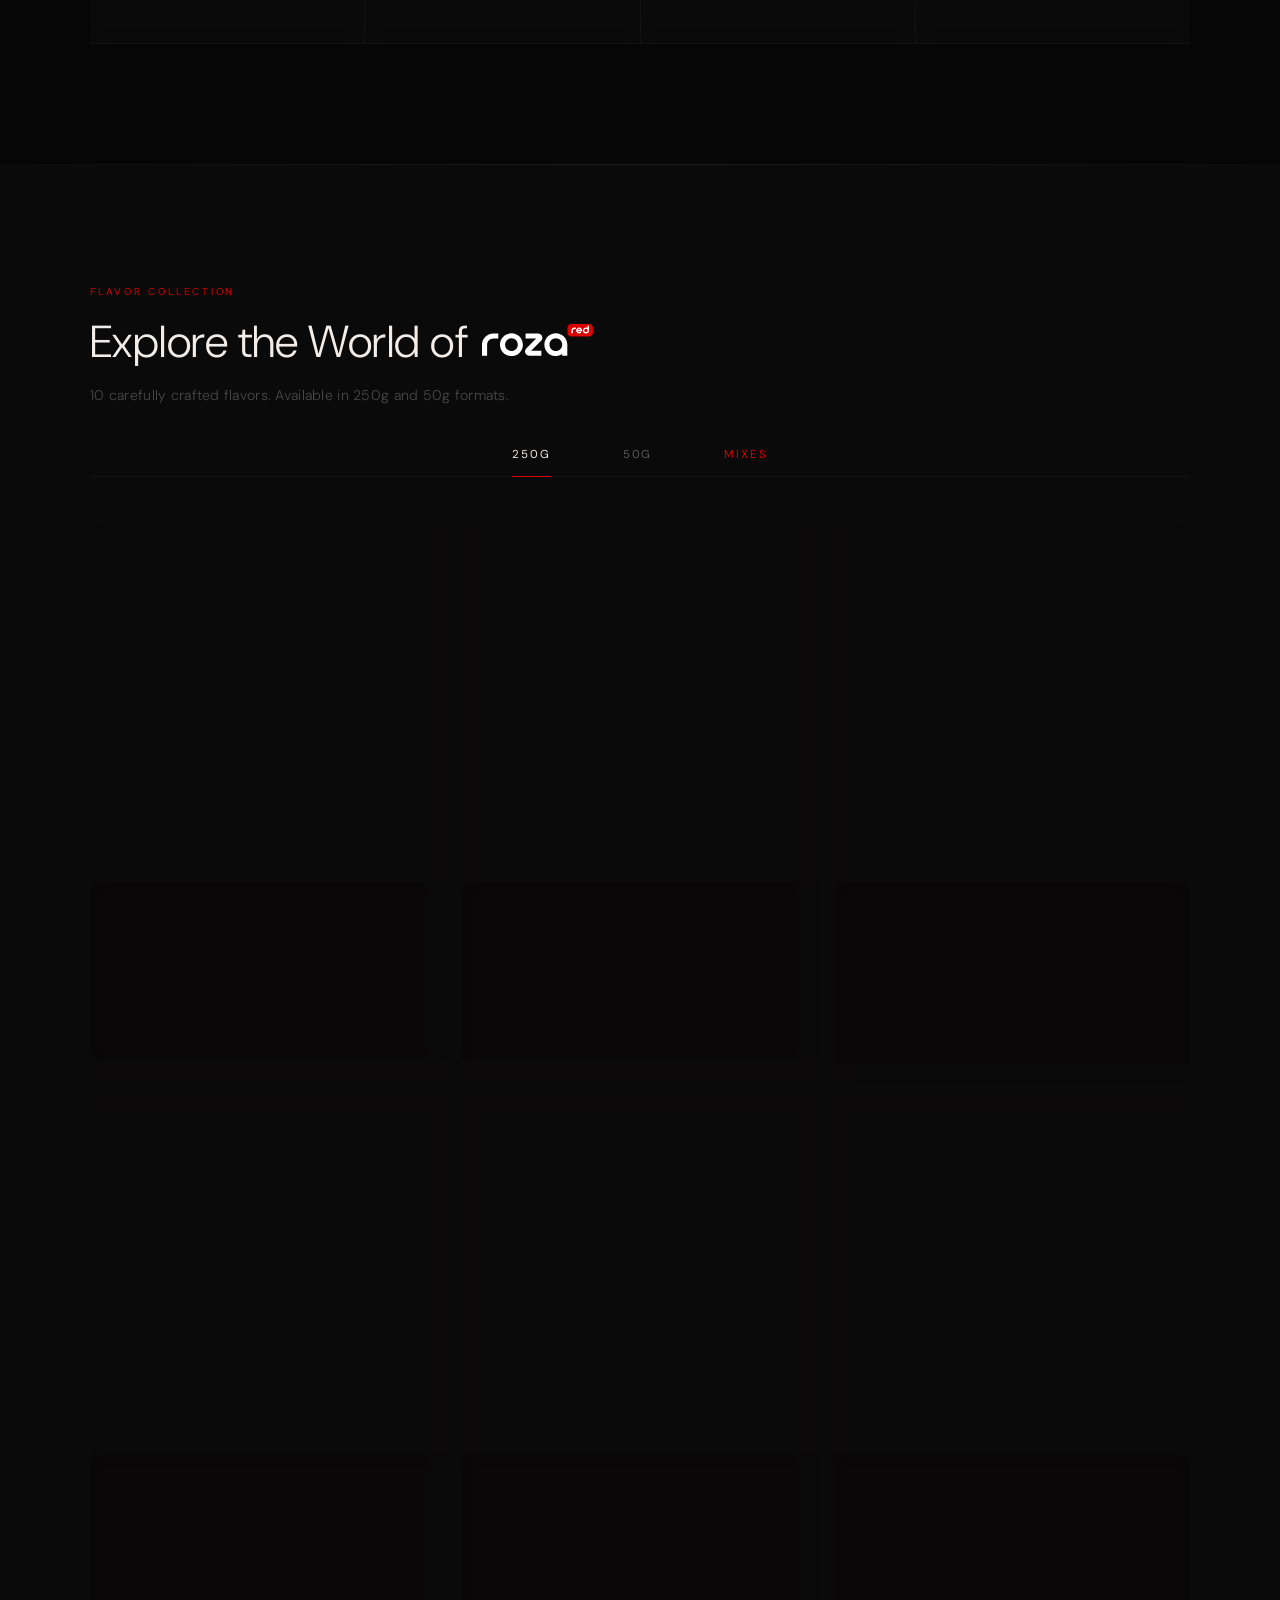
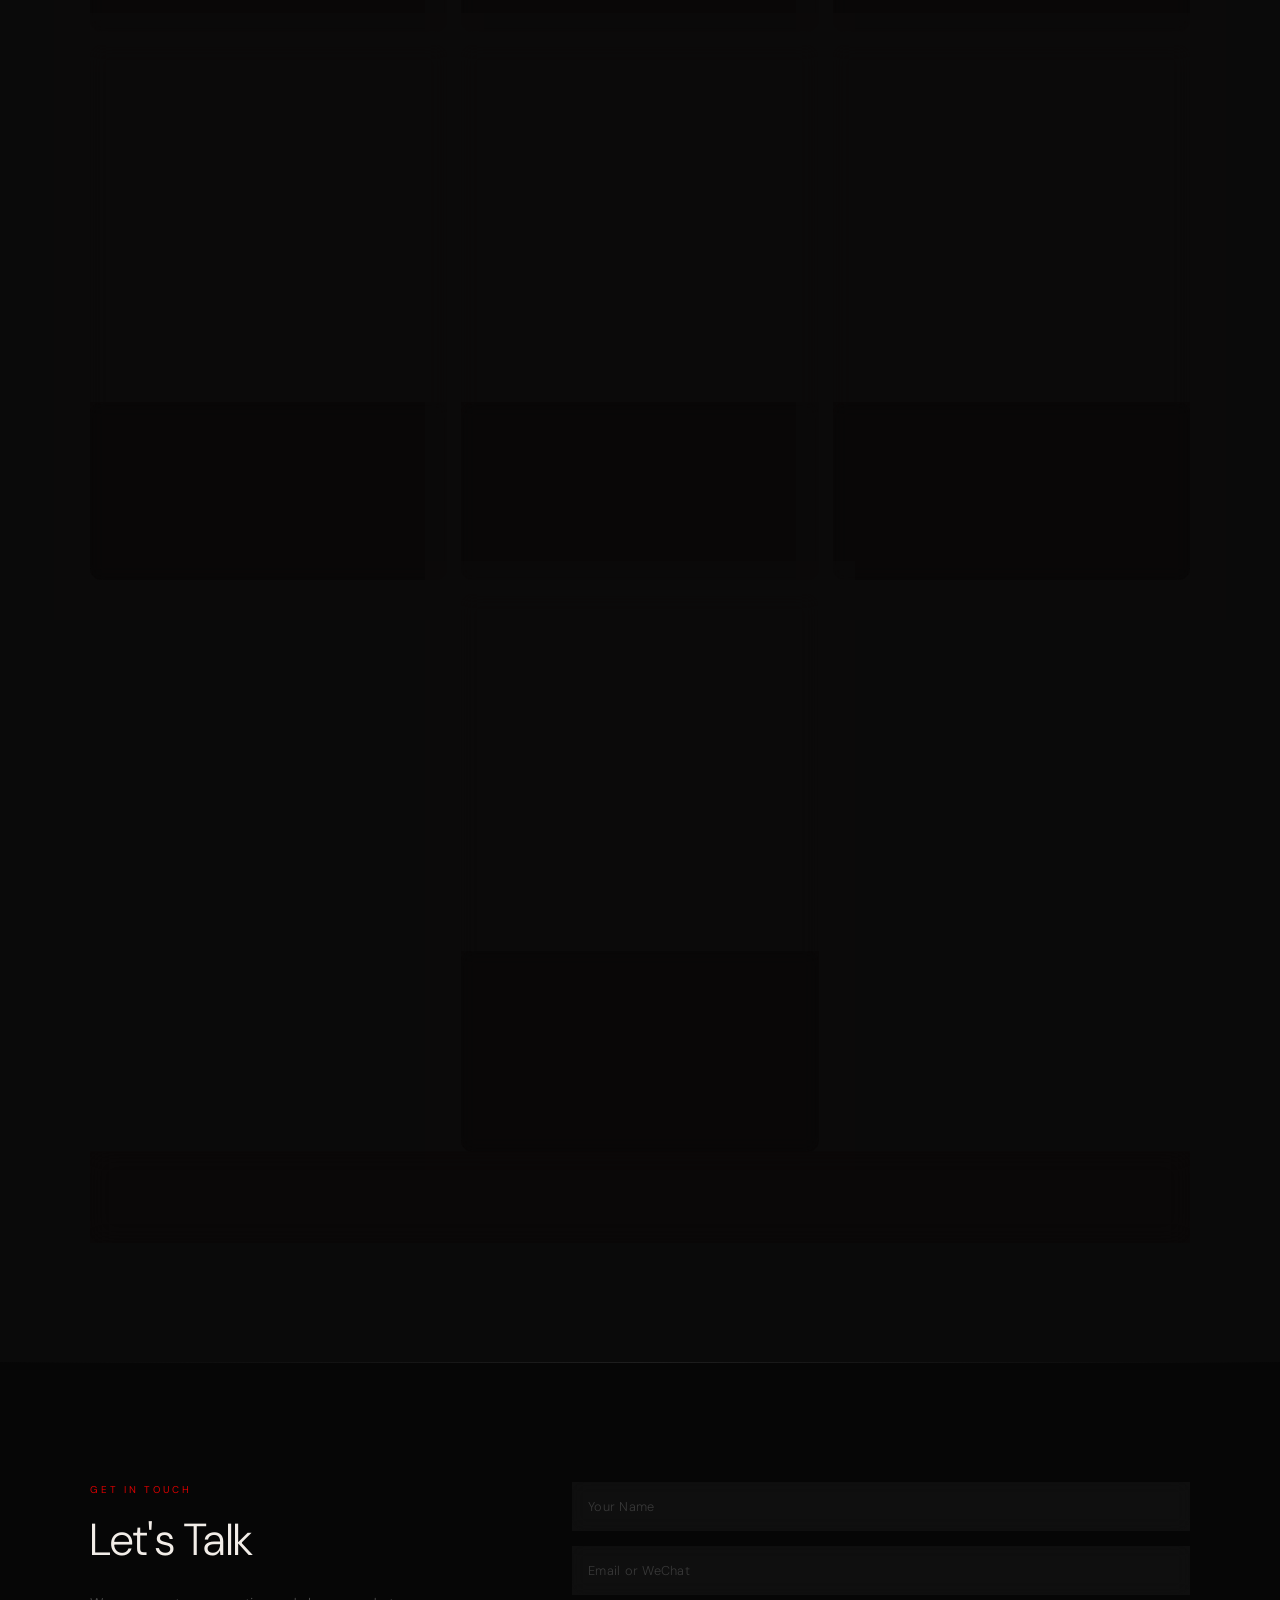
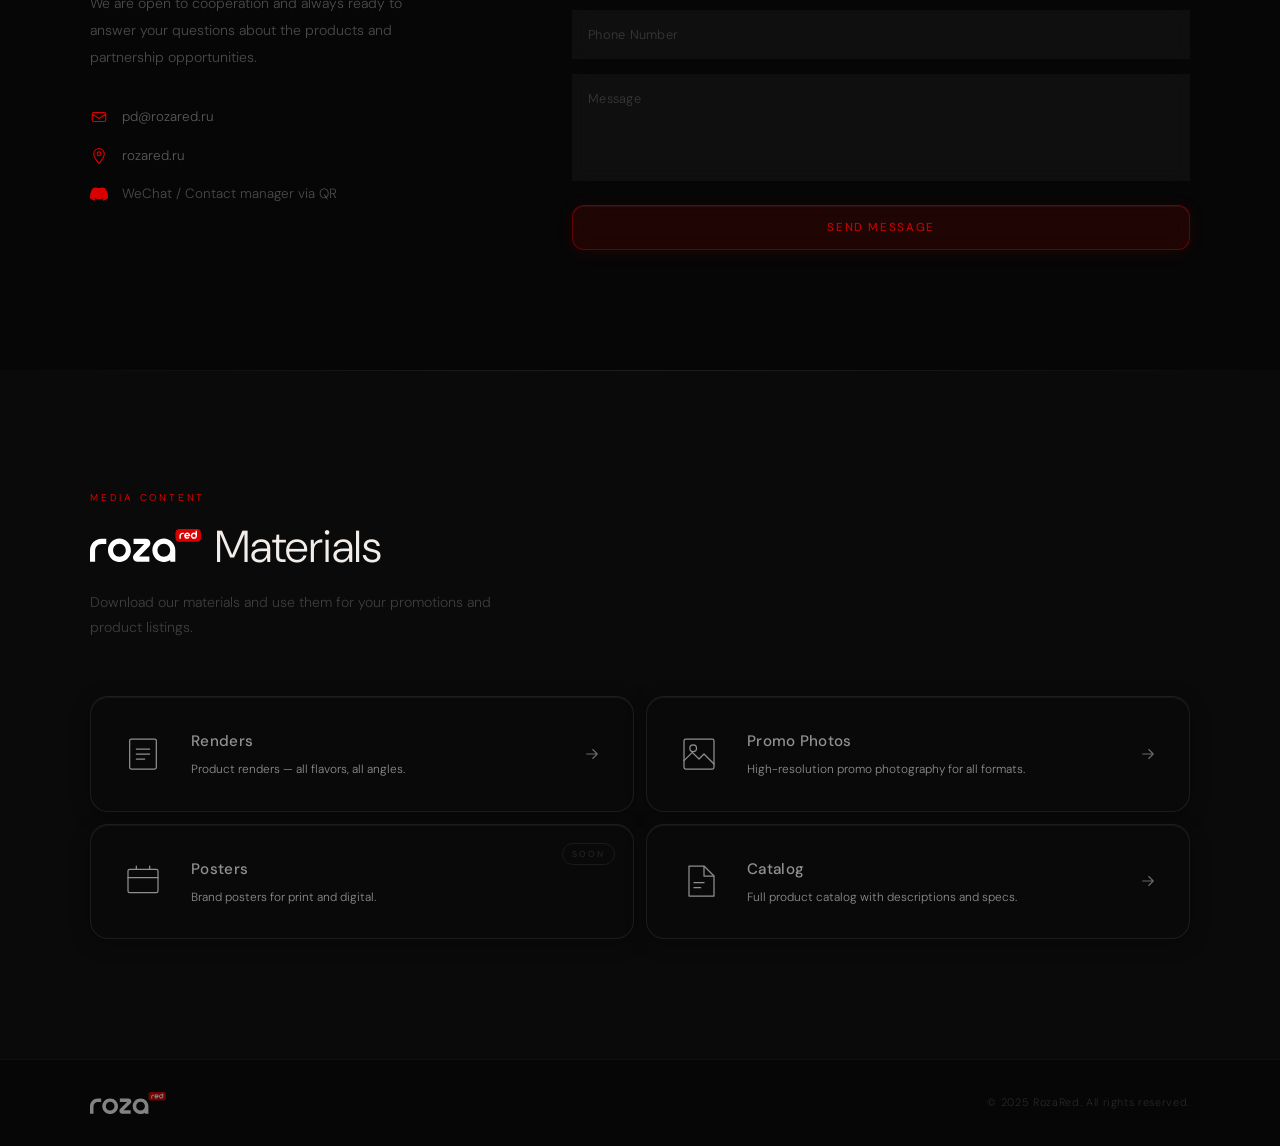
==== commit 7ca63fae: "Product section: new square renders for 250g, full 50g catalog - Replace all 10 250g catalog images " ====
--- a/index.html
+++ b/index.html
@@ -239,20 +239,6 @@
         <button class="format-tab" data-format="50g">50g</button>
         <button class="format-tab format-tab--mixes" data-format="mixes"
                 data-en="Mixes" data-zh="配方">Mixes</button>
-      </div>
-
-      <!-- 50g coming soon -->
-      <div class="format-50g-screen" id="format50gScreen">
-        <div class="f50-image">
-          <img src="images/50g-Mango-display.png" alt="RozaRed 50g" />
-        </div>
-        <div class="f50-text">
-          <span class="f50-label" data-en="Coming Soon" data-zh="即将推出">Coming Soon</span>
-          <p data-en="We are working on perfecting our product and its format. We will present you with a convenient format very soon."
-             data-zh="我们正在不断完善产品及其包装格式，很快将为您推出更便捷的规格。">
-            We are working on perfecting our product and its format. We will present you with a convenient format very soon.
-          </p>
-        </div>
       </div>
 
       <!-- Mixes screen -->
--- a/style.css
+++ b/style.css
@@ -161,6 +161,10 @@
 ul { list-style: none; }
 img { display: block; max-width: 100%; }
 
+/* Типографика переносов: заголовки — ровные строки, абзацы — без «висячих» слов */
+h1, h2, h3, h4 { text-wrap: balance; }
+p, li, blockquote { text-wrap: pretty; }
+
 ::-webkit-scrollbar { width: 3px; }
 ::-webkit-scrollbar-track { background: var(--bg); }
 ::-webkit-scrollbar-thumb { background: #2a2a2a; border-radius: 2px; }
@@ -221,7 +225,7 @@
   border: 1px solid var(--accent);
   border-radius: var(--radius);
   white-space: nowrap;
-  transition: background var(--ease), color var(--ease), box-shadow var(--ease);
+  transition: background var(--ease), color var(--ease), box-shadow var(--ease), scale 0.15s ease-out;
 }
 .btn-contact-header:hover {
   background: var(--accent);
@@ -237,6 +241,14 @@
   color: var(--muted); padding: 4px 2px;
   transition: color var(--ease); font-family: var(--font);
   font-weight: 400;
+  position: relative;
+}
+/* Расширенная зона нажатия без изменения раскладки */
+.lang-btn::after {
+  content: '';
+  position: absolute; top: 50%; left: 50%;
+  transform: translate(-50%, -50%);
+  width: 30px; height: 40px;
 }
 .lang-btn.active { color: var(--accent); }
 .lang-btn:hover  { color: var(--white); }
@@ -312,7 +324,8 @@
   backdrop-filter: var(--glass-blur-sm);
   -webkit-backdrop-filter: var(--glass-blur-sm);
   box-shadow: 0 2px 16px rgba(217,0,0,0.12), inset 0 1px 0 rgba(255,255,255,0.05);
-  transition: background var(--ease), color var(--ease), box-shadow var(--ease), border-color var(--ease);
+  transition: background var(--ease), color var(--ease), box-shadow var(--ease), border-color var(--ease),
+              scale 0.15s ease-out;
   font-family: var(--font); font-weight: 400;
 }
 .btn:hover {
@@ -331,7 +344,8 @@
   backdrop-filter: var(--glass-blur-sm);
   -webkit-backdrop-filter: var(--glass-blur-sm);
   box-shadow: inset 0 1px 0 rgba(255,255,255,0.06);
-  transition: border-color var(--ease), color var(--ease), background var(--ease), box-shadow var(--ease);
+  transition: border-color var(--ease), color var(--ease), background var(--ease), box-shadow var(--ease),
+              scale 0.15s ease-out;
   font-weight: 400;
 }
 .btn-ghost:hover {
@@ -346,9 +360,13 @@
   border: 1px solid var(--border); color: var(--muted2);
   font-size: 0.65rem; letter-spacing: 0.1em; text-transform: uppercase;
   border-radius: var(--radius-sm);
-  transition: border-color var(--ease), color var(--ease);
+  transition: border-color var(--ease), color var(--ease), scale 0.15s ease-out;
 }
 .btn-outline:hover { border-color: var(--accent); color: var(--accent); }
+
+/* Тактильный отклик при нажатии */
+.btn:active, .btn-ghost:active, .btn-outline:active,
+.btn-contact-header:active, .btn-mixology-header:active { scale: 0.96; }
 
 /* ─── SECTION BASE ─── */
 .section { padding: 120px 0; }
@@ -532,32 +550,27 @@
 }
 
 /* ─── SCROLL REVEAL ─── */
-.reveal {
-  opacity: 0; transform: translateY(24px);
-  transition: opacity 1.3s cubic-bezier(0.25,0.1,0.25,1),
-              transform 1.3s cubic-bezier(0.25,0.1,0.25,1);
-}
-.reveal.visible { opacity: 1; transform: none; }
-
-.reveal-left {
-  opacity: 0; transform: translateX(-28px);
-  transition: opacity 1.3s cubic-bezier(0.25,0.1,0.25,1),
-              transform 1.3s cubic-bezier(0.25,0.1,0.25,1);
-}
-.reveal-left.visible { opacity: 1; transform: none; }
-
-.reveal-right {
-  opacity: 0; transform: translateX(28px);
-  transition: opacity 1.3s cubic-bezier(0.25,0.1,0.25,1),
-              transform 1.3s cubic-bezier(0.25,0.1,0.25,1);
-}
-.reveal-right.visible { opacity: 1; transform: none; }
-
-.reveal-d1 { transition-delay: 0.10s; }
-.reveal-d2 { transition-delay: 0.22s; }
-.reveal-d3 { transition-delay: 0.34s; }
-.reveal-d4 { transition-delay: 0.46s; }
-.reveal-d5 { transition-delay: 0.58s; }
+/* Однократный вход через keyframes + fill backwards: не занимает transition,
+   поэтому hover-переходы карточек и кнопок работают независимо */
+.reveal, .reveal-left, .reveal-right { opacity: 0; }
+.reveal.visible, .reveal-left.visible, .reveal-right.visible {
+  opacity: 1;
+  animation-duration: 1.3s;
+  animation-timing-function: cubic-bezier(0.25,0.1,0.25,1);
+  animation-fill-mode: backwards;
+}
+.reveal.visible       { animation-name: rz-revealUp; }
+.reveal-left.visible  { animation-name: rz-revealLeft; }
+.reveal-right.visible { animation-name: rz-revealRight; }
+@keyframes rz-revealUp    { from { opacity: 0; transform: translateY(24px); } }
+@keyframes rz-revealLeft  { from { opacity: 0; transform: translateX(-28px); } }
+@keyframes rz-revealRight { from { opacity: 0; transform: translateX(28px); } }
+
+.reveal-d1.visible { animation-delay: 0.10s; }
+.reveal-d2.visible { animation-delay: 0.22s; }
+.reveal-d3.visible { animation-delay: 0.34s; }
+.reveal-d4.visible { animation-delay: 0.46s; }
+.reveal-d5.visible { animation-delay: 0.58s; }
 
 /* ─── ABOUT ─── */
 .about {
@@ -813,13 +826,15 @@
 
 .product-img {
   width: 100%;
-  aspect-ratio: 16 / 10;
+  aspect-ratio: 1 / 1; /* квадратные рендеры 250g/50g */
   overflow: hidden;
   background: #0d0d0d;
 }
 .product-img img {
   width: 100%; height: 100%;
   object-fit: cover;
+  outline: 1px solid rgba(255,255,255,0.1);
+  outline-offset: -1px;
   transition: transform 0.8s cubic-bezier(0.25,0.1,0.25,1);
 }
 .product-card:hover .product-img img { transform: scale(1.06); }
@@ -918,7 +933,7 @@
   border-radius: var(--radius);
   white-space: nowrap;
   text-decoration: none;
-  transition: background var(--ease), color var(--ease), border-color var(--ease);
+  transition: background var(--ease), color var(--ease), border-color var(--ease), scale 0.15s ease-out;
 }
 .btn-mixology-header:hover {
   color: var(--white);
@@ -927,63 +942,6 @@
 .btn-mixology-header.active-page {
   color: var(--accent);
   border-color: rgba(217,0,0,.4);
-}
-
-/* ─── 50g SCREEN ─── */
-.format-50g-screen {
-  display: none;
-  align-items: center;
-  gap: 80px;
-  padding: 56px 0 72px;
-  opacity: 0;
-  transform: translateY(20px);
-  transition: opacity 1.1s cubic-bezier(0.25,0.1,0.25,1),
-              transform 1.1s cubic-bezier(0.25,0.1,0.25,1);
-}
-.format-50g-screen.visible {
-  opacity: 1;
-  transform: translateY(0);
-}
-
-.f50-image {
-  flex: 0 0 360px;
-  display: flex;
-  align-items: center;
-  justify-content: center;
-}
-.f50-image img {
-  width: 100%;
-  max-width: 320px;
-  height: auto;
-  object-fit: contain;
-  filter: drop-shadow(0 12px 56px rgba(217,0,0,0.15));
-  transition: filter 1.2s ease;
-}
-.format-50g-screen.visible .f50-image img {
-  filter: drop-shadow(0 12px 72px rgba(217,0,0,0.28));
-}
-
-.f50-text {
-  flex: 1;
-  display: flex;
-  flex-direction: column;
-  gap: 24px;
-}
-.f50-label {
-  font-size: 0.58rem;
-  letter-spacing: 0.32em;
-  text-transform: uppercase;
-  color: var(--accent);
-  font-weight: 400;
-}
-.f50-text p {
-  font-size: 1.05rem;
-  font-weight: 300;
-  color: #505050;
-  line-height: 1.95;
-  letter-spacing: 0.02em;
-  font-style: italic;
-  max-width: 440px;
 }
 
 /* ─── MIXES SCREEN ─── */
@@ -1108,7 +1066,8 @@
 
 .form-group label {
   position: absolute; top: 14px; left: 16px; font-size: 0.8rem;
-  color: #383838; pointer-events: none; transition: all var(--ease);
+  color: #383838; pointer-events: none;
+  transition: top var(--ease), font-size var(--ease), color var(--ease), letter-spacing var(--ease);
   font-weight: 300; letter-spacing: 0.02em;
 }
 .form-group input:focus ~ label,
@@ -1298,29 +1257,6 @@
   /* Отменяем центрирование последней — не нужно при чётном числе */
   .product-card--last { grid-column: auto; }
 
-  /* 50g screen — колонка на планшете/мобильном */
-  .format-50g-screen {
-    flex-direction: column !important;
-    align-items: center;
-    gap: 36px;
-    padding: 40px 0 56px;
-  }
-  .f50-image {
-    flex: none;
-    width: 100%;
-    max-width: 280px;
-  }
-  .f50-text {
-    width: 100%;
-    align-items: center;
-    text-align: center;
-    gap: 16px;
-  }
-  .f50-text p {
-    font-size: 0.95rem;
-    max-width: 100%;
-  }
-
   /* Media */
   .media-grid { grid-template-columns: 1fr; gap: 10px; }
 }
@@ -1330,9 +1266,10 @@
   .container { padding: 0 18px; }
   .section { padding: 72px 0; }
 
-  /* Шапка — скрыть кнопки, оставить бургер + лого + язык */
-  .btn-contact-header { display: none; }
-  .btn-mixology-header { display: none; }
+  /* Шапка — скрыть кнопки, оставить бургер + лого + язык
+     (только в шапке: кнопка Contact Us в мобильном меню остаётся) */
+  .header-actions .btn-contact-header { display: none; }
+  .header-actions .btn-mixology-header { display: none; }
   .header-actions { gap: 0; }
   .header-inner { gap: 12px; }
 
@@ -1361,23 +1298,6 @@
   .catalog-grid { grid-template-columns: 1fr; }
   .mixes-grid   { grid-template-columns: 1fr; }
   .product-card--last { grid-column: auto; }
-  .product-img { aspect-ratio: 16 / 10; }
-
-  /* 50g screen на телефоне */
-  .format-50g-screen {
-    gap: 28px;
-    padding: 32px 0 44px;
-  }
-  .f50-image {
-    max-width: 220px;
-  }
-  .f50-image img {
-    max-width: 200px;
-  }
-  .f50-text p {
-    font-size: 0.88rem;
-    line-height: 1.75;
-  }
 
   /* Format switcher — text-tab style, reduce side padding */
   .format-tab { padding: 0 18px 12px; font-size: 0.68rem; }
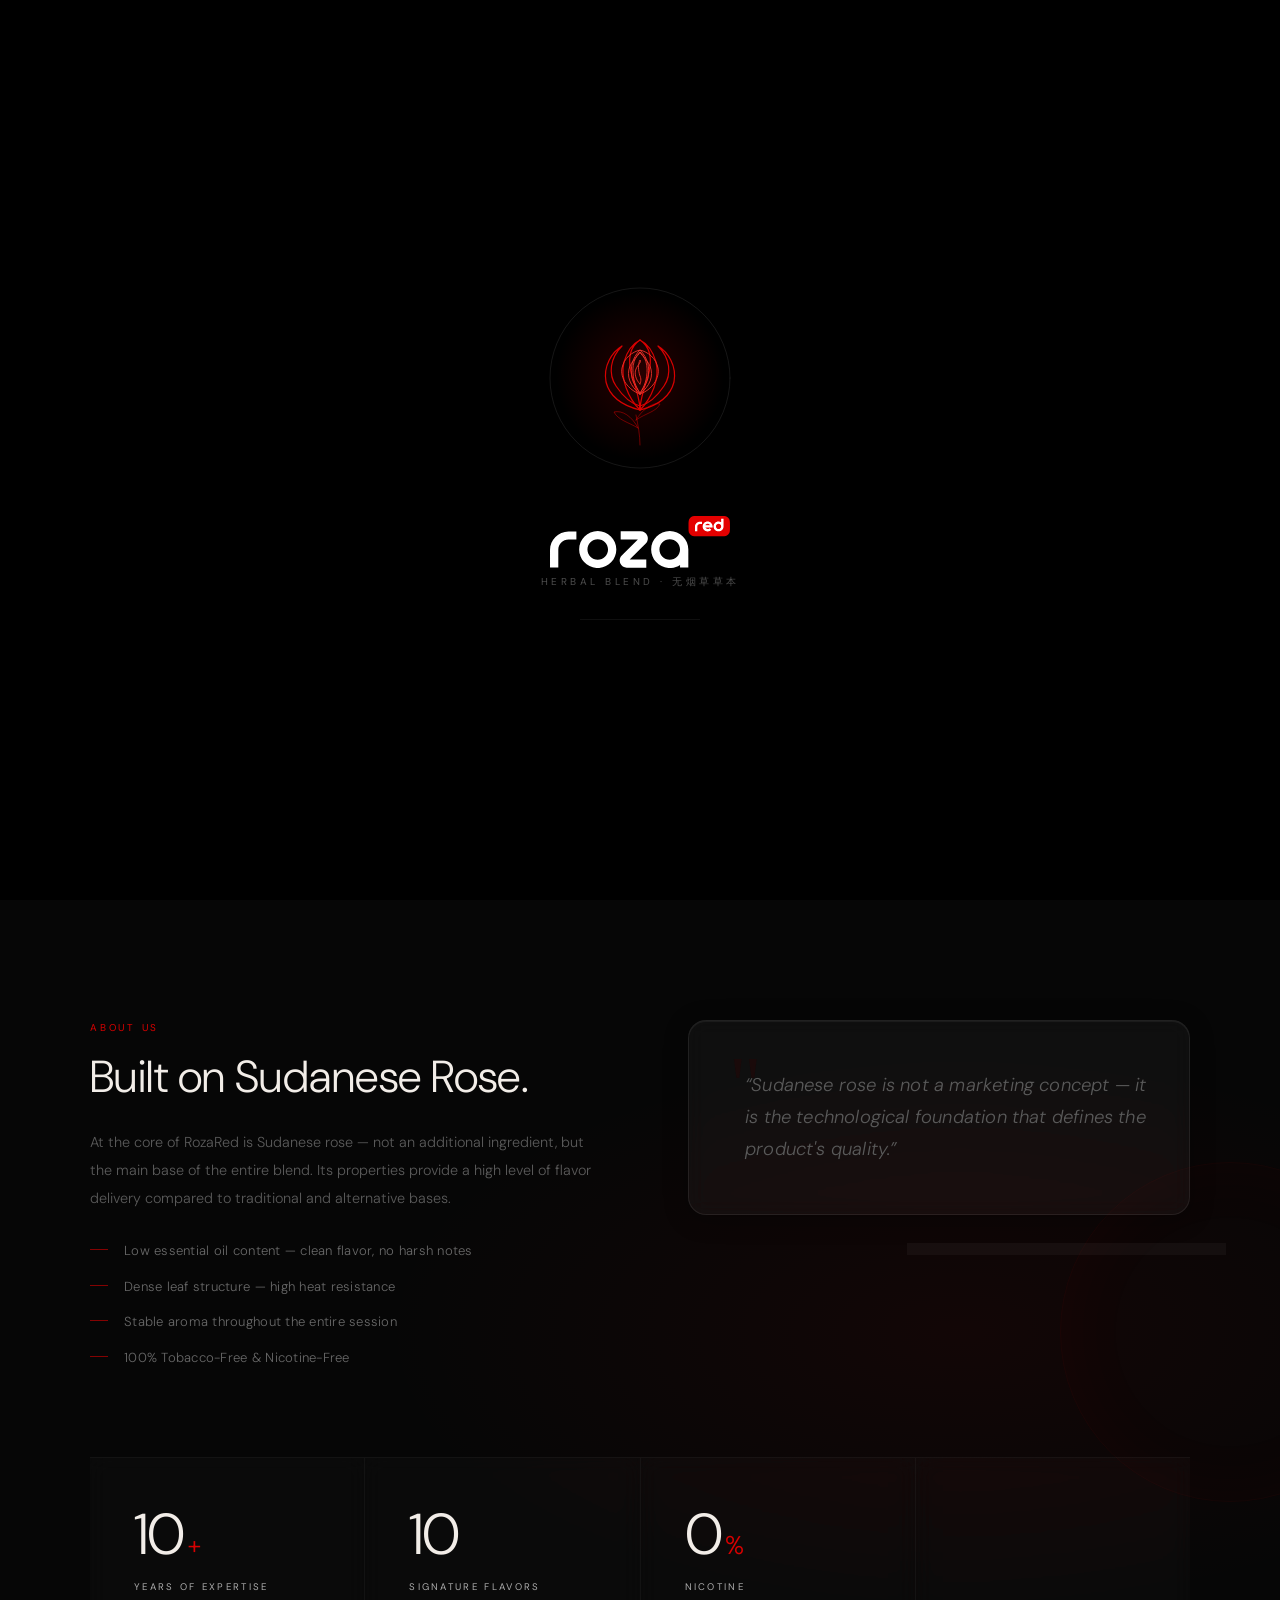
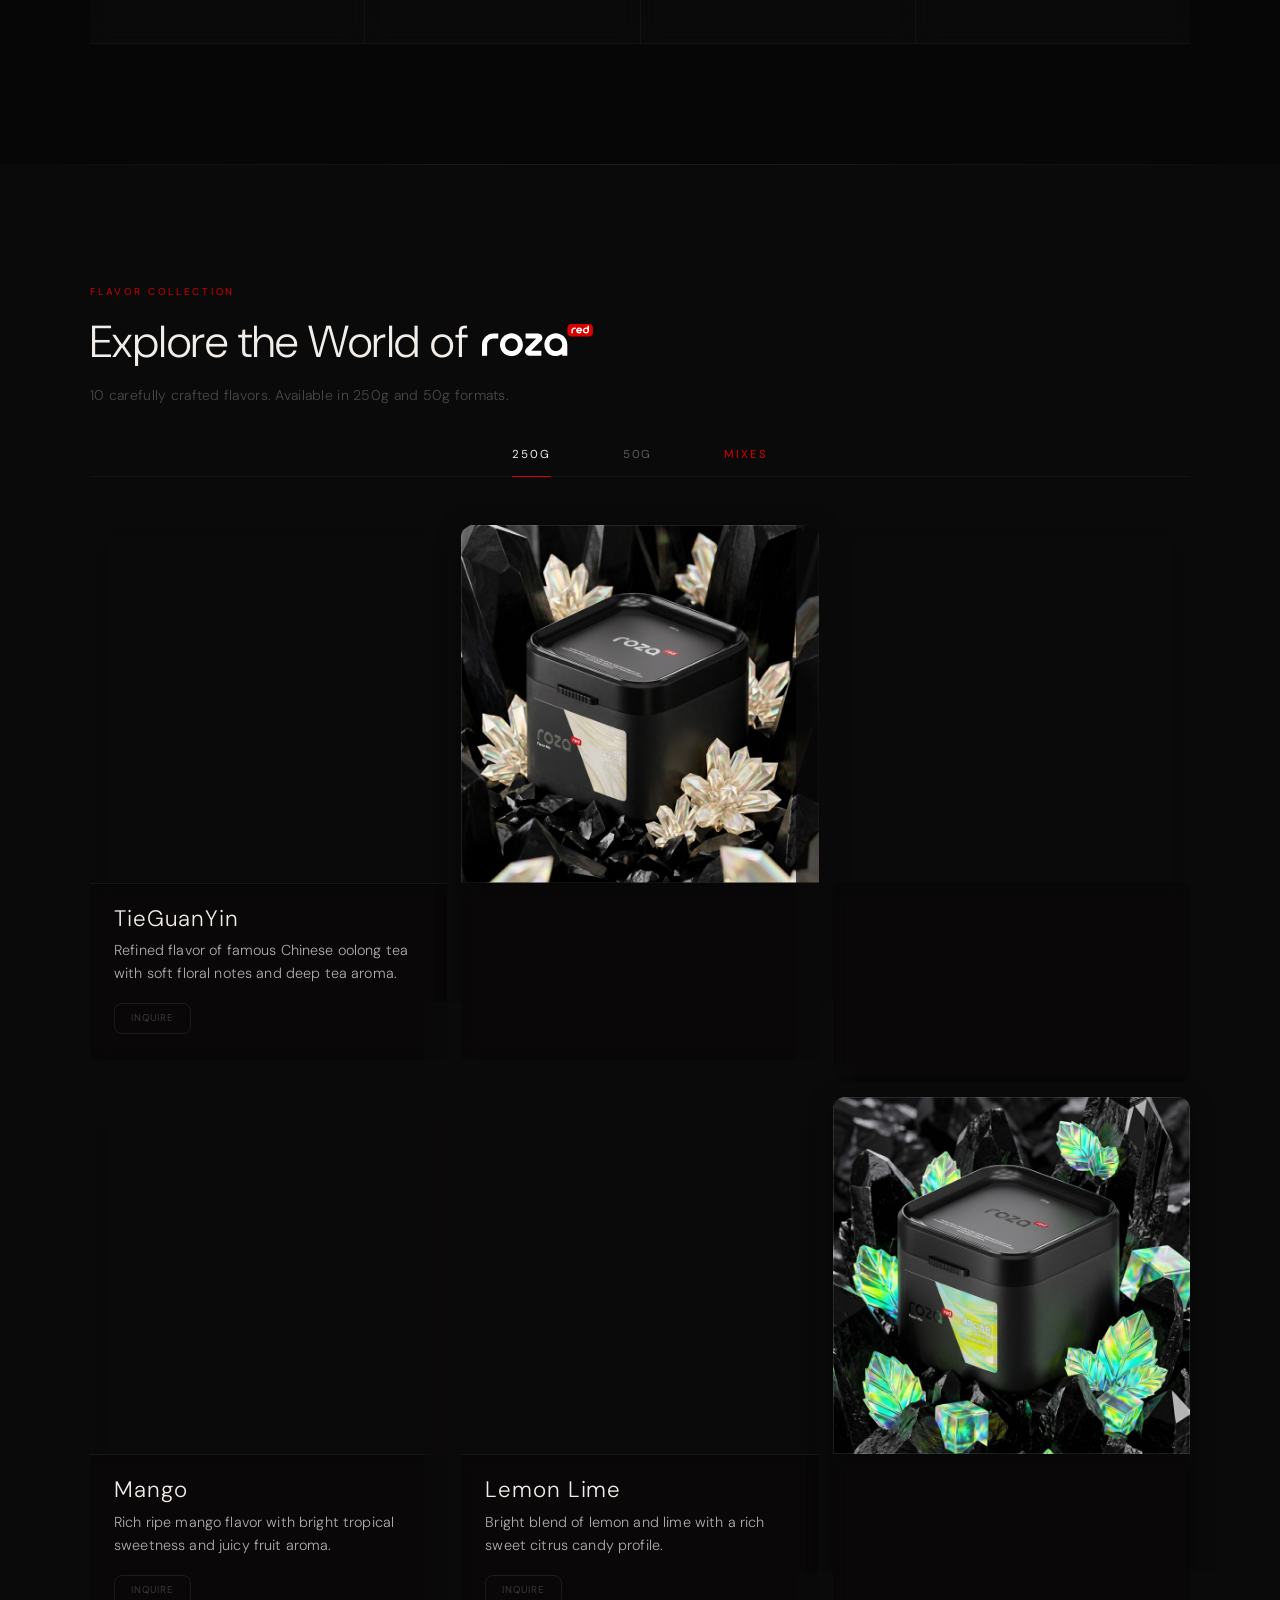
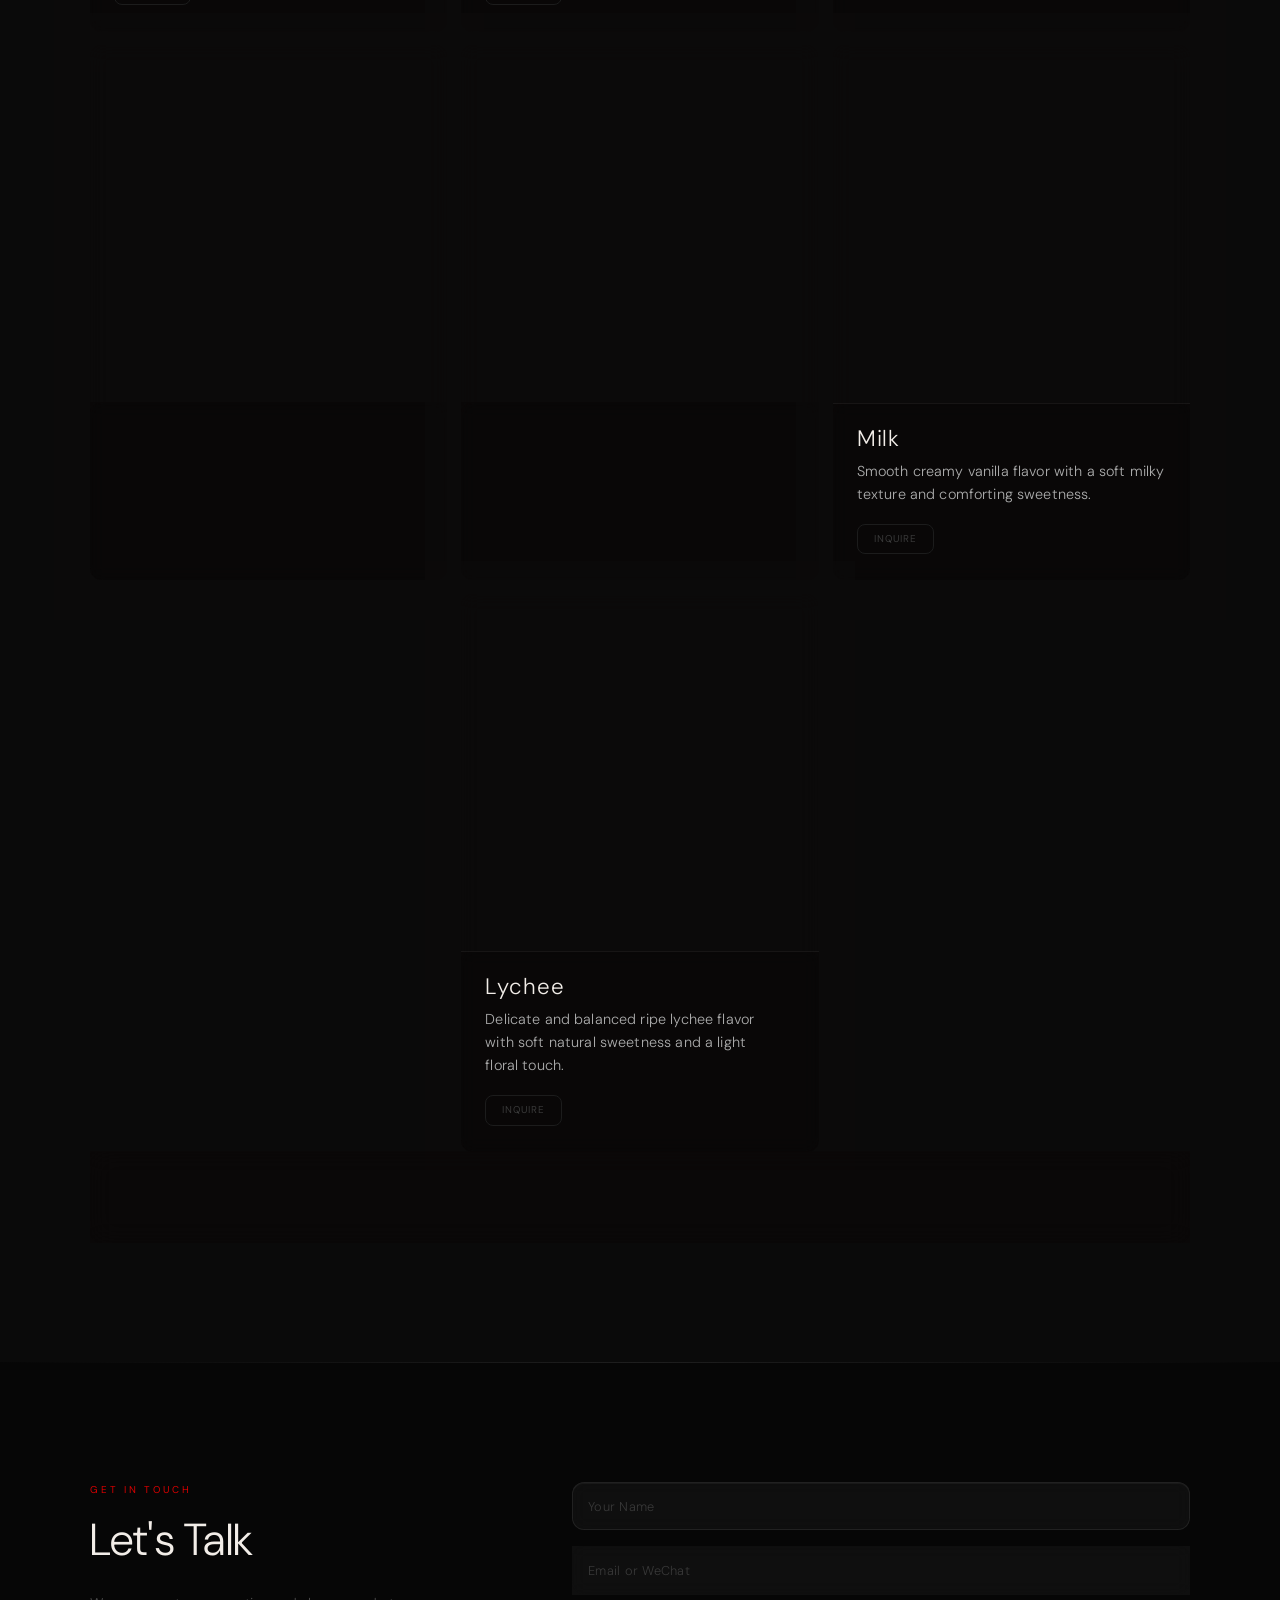
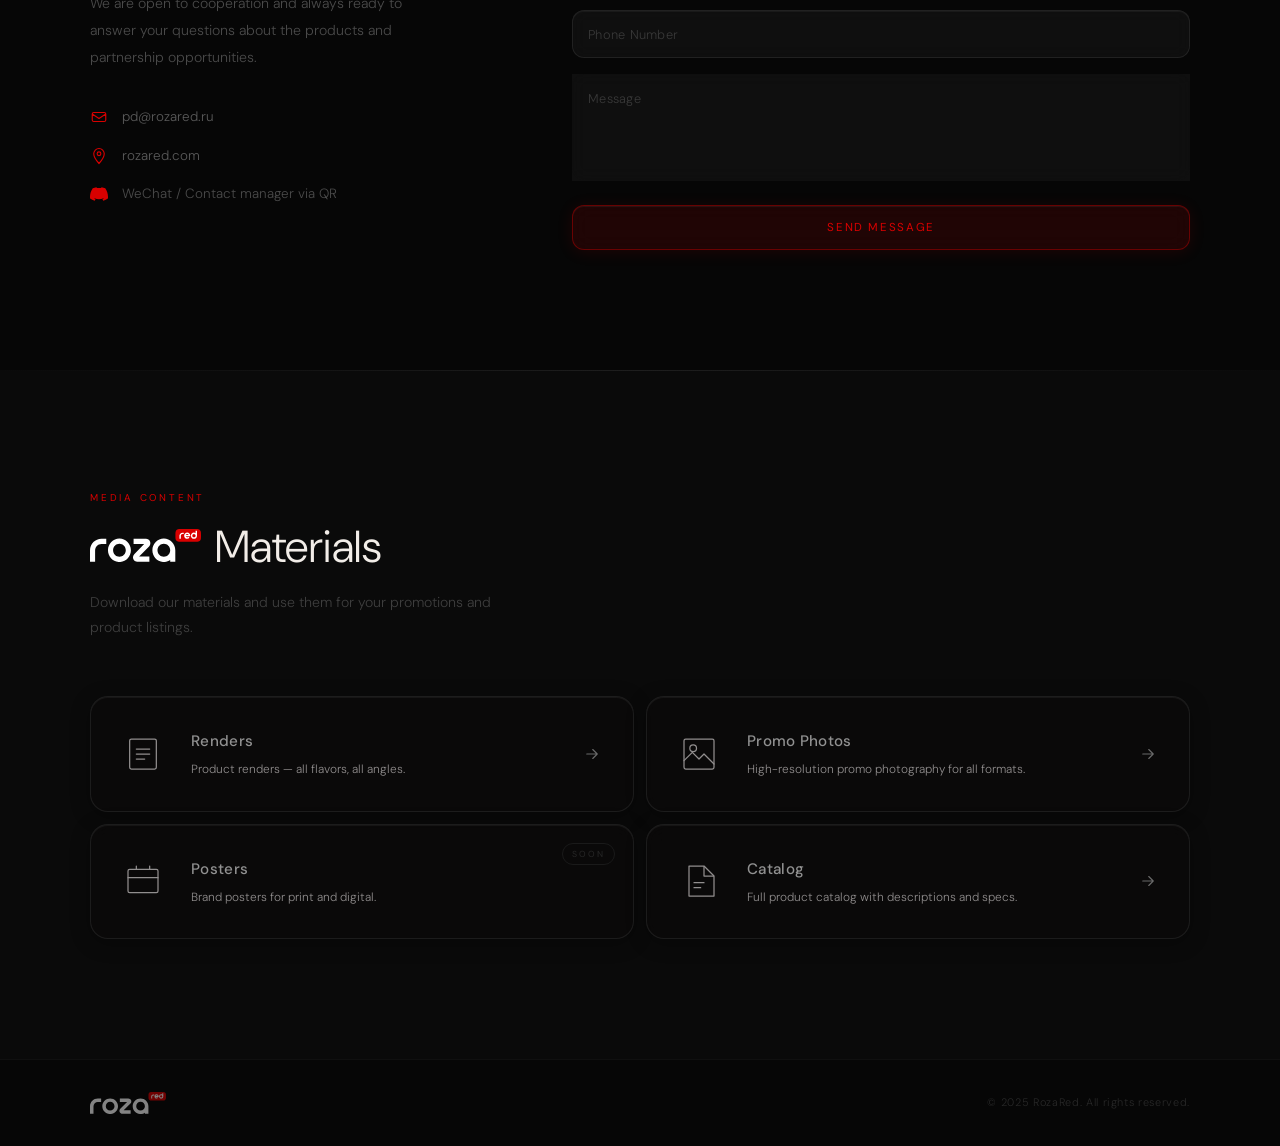
==== commit 01fbacd7: "Wire custom domain rozared.com - Add CNAME for GitHub Pages custom domain - Point og:url, og:image, " ====
--- a/index.html
+++ b/index.html
@@ -11,8 +11,8 @@
   <meta property="og:type" content="website" />
   <meta property="og:title" content="RozaRed — Tobacco-Free Herbal Hookah Blend" />
   <meta property="og:description" content="Premium tobacco-free herbal blend built on Sudanese rose. 10 signature flavors. 无烟草草本水烟。" />
-  <meta property="og:image" content="https://d-mashkov.github.io/rozared-site/images/hero-poster.jpg" />
-  <meta property="og:url" content="https://d-mashkov.github.io/rozared-site/" />
+  <meta property="og:image" content="https://rozared.com/images/hero-poster.jpg" />
+  <meta property="og:url" content="https://rozared.com/" />
 
   <link rel="icon" type="image/svg+xml" href="images/logo.svg" />
   <link rel="preconnect" href="https://fonts.googleapis.com">
@@ -25,8 +25,8 @@
     "@context": "https://schema.org",
     "@type": "Organization",
     "name": "RozaRed",
-    "url": "https://d-mashkov.github.io/rozared-site/",
-    "logo": "https://d-mashkov.github.io/rozared-site/images/logo.svg",
+    "url": "https://rozared.com/",
+    "logo": "https://rozared.com/images/logo.svg",
     "email": "pd@rozared.ru",
     "description": "Tobacco-free, nicotine-free herbal hookah blend built on Sudanese rose."
   }
@@ -458,7 +458,7 @@
               <path d="M12 2C8.13 2 5 5.13 5 9c0 5.25 7 13 7 13s7-7.75 7-13c0-3.87-3.13-7-7-7zm0 9.5c-1.38 0-2.5-1.12-2.5-2.5s1.12-2.5 2.5-2.5 2.5 1.12 2.5 2.5-1.12 2.5-2.5 2.5z"
                     stroke="#d90000" stroke-width="1.5" fill="none"/>
             </svg>
-            <a href="https://rozared.ru" target="_blank">rozared.ru</a>
+            <a href="https://rozared.com" target="_blank">rozared.com</a>
           </li>
           <li>
             <svg viewBox="0 0 24 24" fill="none" width="18" height="18">
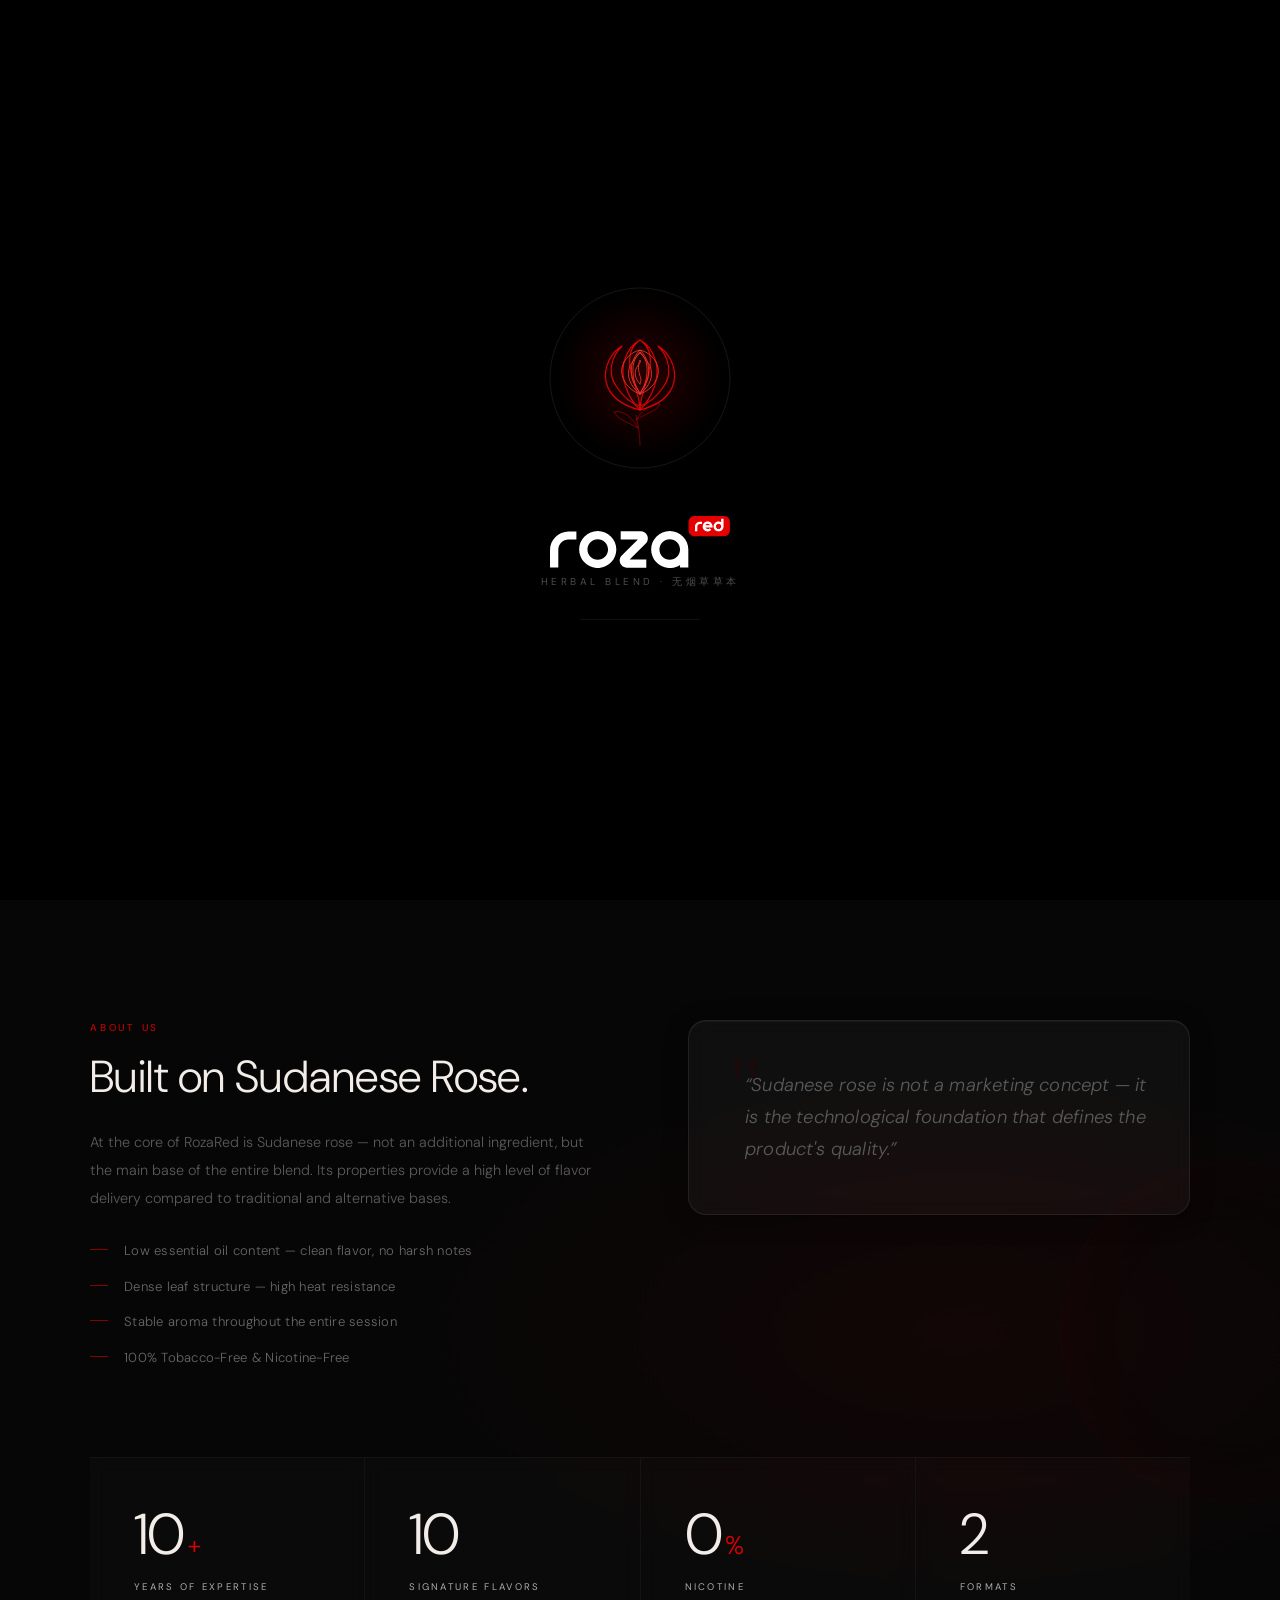
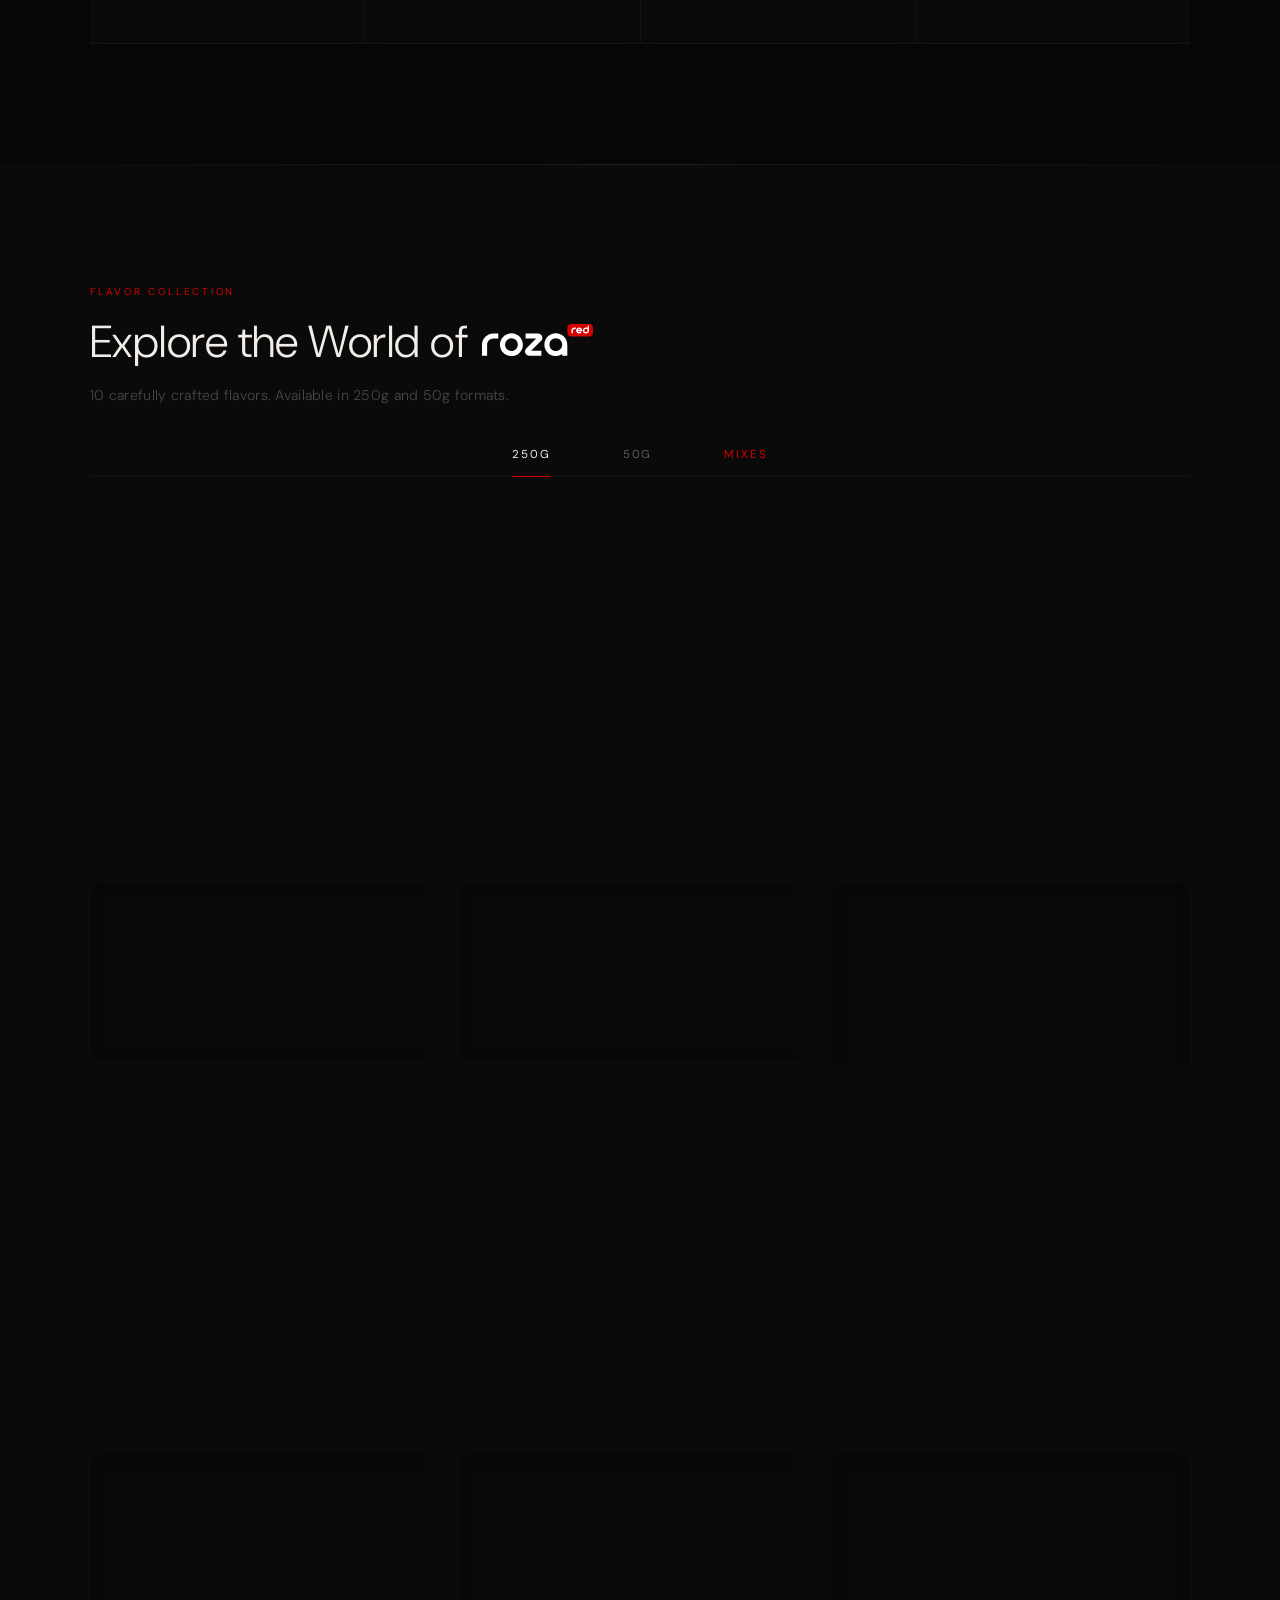
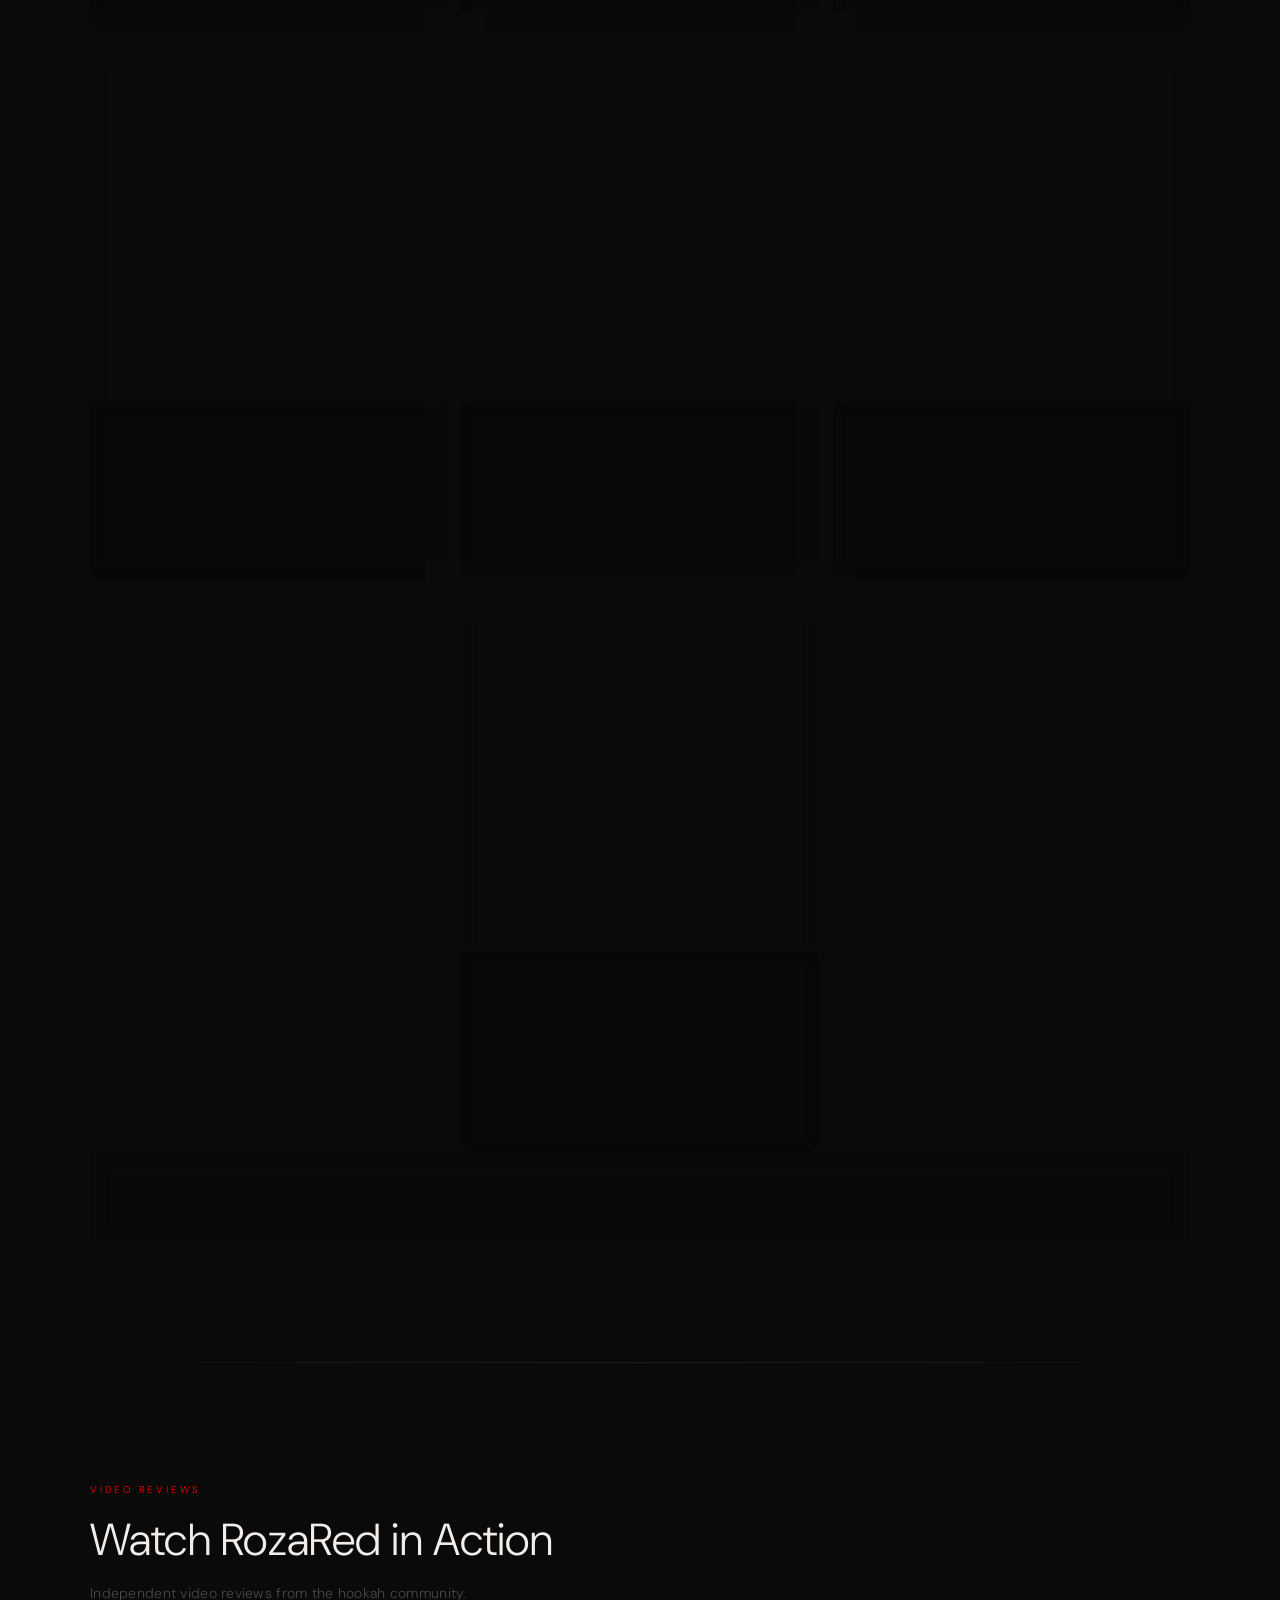
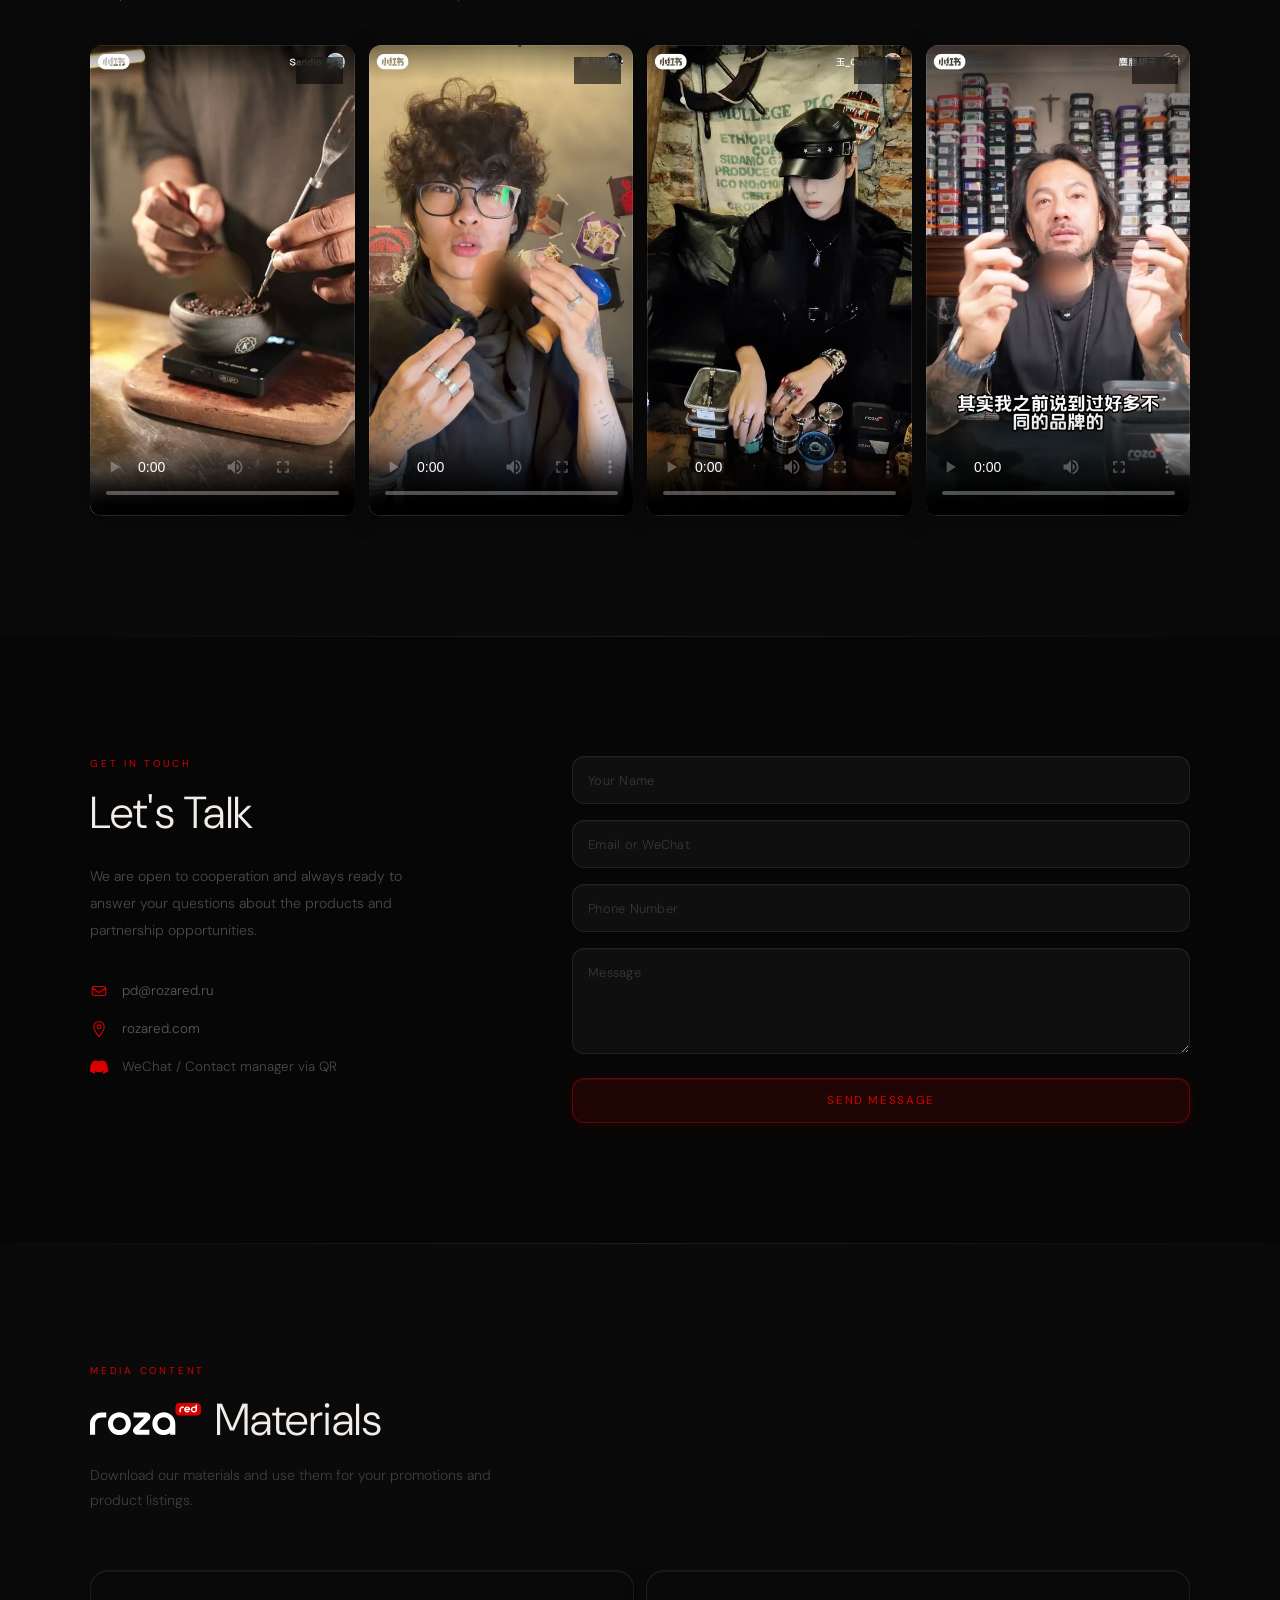
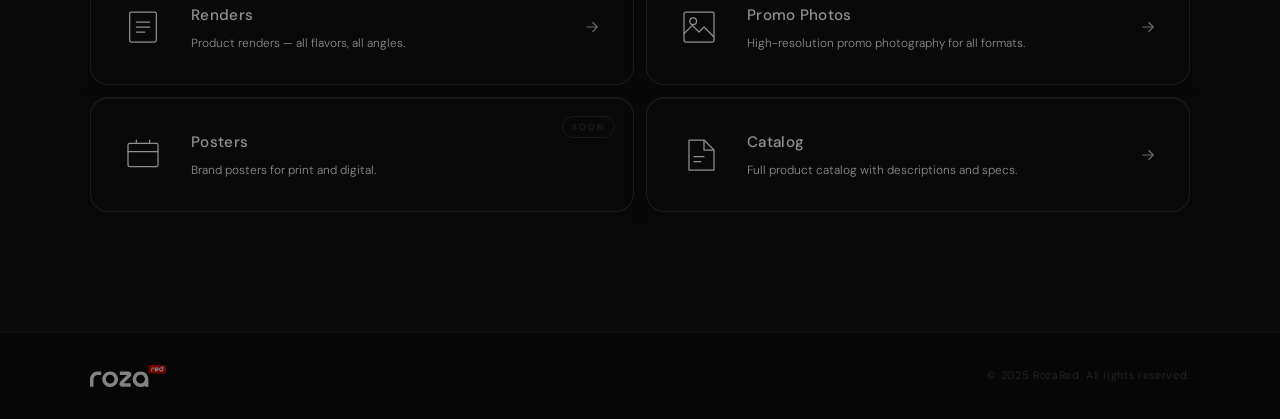
==== commit 23e012ba: "Add Reviews section with 4 vertical video reviews - New #reviews section between catalog and contact" ====
--- a/index.html
+++ b/index.html
@@ -76,6 +76,7 @@
         <a href="#home"    data-en="Home"    data-zh="首页">Home</a>
         <a href="#about"   data-en="About"   data-zh="关于我们">About</a>
         <a href="#catalog" data-en="Catalog" data-zh="产品目录">Catalog</a>
+        <a href="#reviews" data-en="Reviews" data-zh="评测">Reviews</a>
         <a href="#contact" data-en="Contact" data-zh="联系我们">Contact</a>
         <a href="#media"   data-en="Media"   data-zh="媒体">Media</a>
       </nav>
@@ -101,6 +102,7 @@
     <a href="#home"    data-en="Home"    data-zh="首页">Home</a>
     <a href="#about"   data-en="About"   data-zh="关于我们">About</a>
     <a href="#catalog" data-en="Catalog" data-zh="产品目录">Catalog</a>
+    <a href="#reviews" data-en="Reviews" data-zh="评测">Reviews</a>
     <a href="#contact" data-en="Contact" data-zh="联系我们">Contact</a>
     <a href="#media"   data-en="Media"   data-zh="媒体">Media</a>
     <a href="mix.html" target="_blank" data-en="Mixology" data-zh="调香" style="color:var(--accent)">Mixology ↗</a>
@@ -432,6 +434,58 @@
         </button>
       </div>
 
+    </div>
+  </section>
+
+  <!-- REVIEWS -->
+  <section id="reviews" class="section reviews">
+    <div class="container">
+      <p class="section-label" data-en="Video Reviews" data-zh="视频评测">Video Reviews</p>
+      <h2 data-en="Watch RozaRed in Action" data-zh="看 RozaRed 的真实表现">Watch RozaRed in Action</h2>
+      <p class="reviews-intro"
+         data-en="Independent video reviews from the hookah community."
+         data-zh="来自水烟社区的独立视频评测。">
+        Independent video reviews from the hookah community.
+      </p>
+
+      <div class="reviews-grid">
+        <div class="review-card">
+          <video controls playsinline preload="metadata" poster="images/reviews/review-1.jpg">
+            <source src="videos/reviews/review-1.mp4" type="video/mp4" />
+          </video>
+          <span class="review-play" aria-hidden="true">
+            <svg viewBox="0 0 24 24" width="22" height="22" fill="none"><path d="M8 5.5v13l11-6.5z" fill="currentColor"/></svg>
+          </span>
+          <span class="review-duration">0:56</span>
+        </div>
+        <div class="review-card">
+          <video controls playsinline preload="metadata" poster="images/reviews/review-2.jpg">
+            <source src="videos/reviews/review-2.mp4" type="video/mp4" />
+          </video>
+          <span class="review-play" aria-hidden="true">
+            <svg viewBox="0 0 24 24" width="22" height="22" fill="none"><path d="M8 5.5v13l11-6.5z" fill="currentColor"/></svg>
+          </span>
+          <span class="review-duration">2:40</span>
+        </div>
+        <div class="review-card">
+          <video controls playsinline preload="metadata" poster="images/reviews/review-3.jpg">
+            <source src="videos/reviews/review-3.mp4" type="video/mp4" />
+          </video>
+          <span class="review-play" aria-hidden="true">
+            <svg viewBox="0 0 24 24" width="22" height="22" fill="none"><path d="M8 5.5v13l11-6.5z" fill="currentColor"/></svg>
+          </span>
+          <span class="review-duration">3:33</span>
+        </div>
+        <div class="review-card">
+          <video controls playsinline preload="metadata" poster="images/reviews/review-4.jpg">
+            <source src="videos/reviews/review-4.mp4" type="video/mp4" />
+          </video>
+          <span class="review-play" aria-hidden="true">
+            <svg viewBox="0 0 24 24" width="22" height="22" fill="none"><path d="M8 5.5v13l11-6.5z" fill="currentColor"/></svg>
+          </span>
+          <span class="review-duration">4:52</span>
+        </div>
+      </div>
     </div>
   </section>
 
--- a/style.css
+++ b/style.css
@@ -1007,6 +1007,88 @@
   cursor: pointer;
 }
 
+/* ─── REVIEWS ─── */
+.reviews {
+  background: var(--bg2);
+  position: relative;
+}
+.reviews::before {
+  content: '';
+  position: absolute; top: 0; left: 0; right: 0; height: 1px;
+  background: linear-gradient(90deg, transparent, var(--border), transparent);
+}
+.reviews-intro {
+  font-size: 0.88rem; color: #484848;
+  margin-bottom: 40px; margin-top: -8px;
+  font-weight: 300; letter-spacing: 0.02em;
+}
+
+.reviews-grid {
+  display: grid;
+  grid-template-columns: repeat(4, 1fr);
+  gap: 14px;
+}
+
+.review-card {
+  position: relative;
+  aspect-ratio: 9 / 16;
+  border-radius: var(--radius);
+  overflow: hidden;
+  background: #0d0d0d;
+  box-shadow: 0 4px 24px rgba(0,0,0,0.35), inset 0 1px 0 var(--glass-inset);
+}
+
+.review-card video {
+  display: block;
+  width: 100%; height: 100%;
+  object-fit: cover;
+  outline: 1px solid rgba(255,255,255,0.1);
+  outline-offset: -1px;
+}
+
+/* Play-оверлей: фирменный красный, гаснет при воспроизведении, клики проходят сквозь */
+.review-play {
+  position: absolute; top: 50%; left: 50%;
+  transform: translate(-50%, -50%);
+  width: 60px; height: 60px;
+  border-radius: 50%;
+  background: rgba(217,0,0,0.14);
+  backdrop-filter: var(--glass-blur-sm);
+  -webkit-backdrop-filter: var(--glass-blur-sm);
+  border: 1px solid rgba(217,0,0,0.45);
+  box-shadow: 0 2px 20px rgba(217,0,0,0.25), inset 0 1px 0 rgba(255,255,255,0.08);
+  display: flex; align-items: center; justify-content: center;
+  color: var(--accent-h);
+  pointer-events: none;
+  transition: opacity 0.3s ease, transform 0.3s ease, background 0.3s ease, color 0.3s ease;
+}
+.review-play svg { margin-left: 3px; } /* оптический центр треугольника */
+.review-card:not(.playing):hover .review-play {
+  background: var(--accent);
+  color: var(--white);
+  box-shadow: 0 4px 28px rgba(217,0,0,0.45), inset 0 1px 0 rgba(255,255,255,0.12);
+}
+.review-card.playing .review-play {
+  opacity: 0;
+  transform: translate(-50%, -50%) scale(0.8);
+}
+
+.review-duration {
+  position: absolute; top: 12px; right: 12px;
+  font-size: 0.62rem; letter-spacing: 0.08em;
+  color: var(--white);
+  font-variant-numeric: tabular-nums;
+  background: rgba(8,6,6,0.6);
+  backdrop-filter: blur(8px);
+  -webkit-backdrop-filter: blur(8px);
+  border: 1px solid rgba(255,255,255,0.1);
+  padding: 4px 10px;
+  border-radius: 20px;
+  pointer-events: none;
+  transition: opacity 0.3s ease;
+}
+.review-card.playing .review-duration { opacity: 0; }
+
 /* ─── CONTACT ─── */
 .contact {
   background: var(--bg);
@@ -1254,6 +1336,7 @@
   /* Catalog grid — 2 колонки */
   .catalog-grid { grid-template-columns: repeat(2, 1fr); }
   .mixes-grid   { grid-template-columns: repeat(2, 1fr); }
+  .reviews-grid { grid-template-columns: repeat(2, 1fr); }
   /* Отменяем центрирование последней — не нужно при чётном числе */
   .product-card--last { grid-column: auto; }
 
@@ -1297,6 +1380,9 @@
   /* Catalog — 1 колонка */
   .catalog-grid { grid-template-columns: 1fr; }
   .mixes-grid   { grid-template-columns: 1fr; }
+  /* Reviews — 2 узкие колонки, вертикальным видео так лучше */
+  .reviews-grid { grid-template-columns: repeat(2, 1fr); gap: 10px; }
+  .review-play { width: 48px; height: 48px; }
   .product-card--last { grid-column: auto; }
 
   /* Format switcher — text-tab style, reduce side padding */
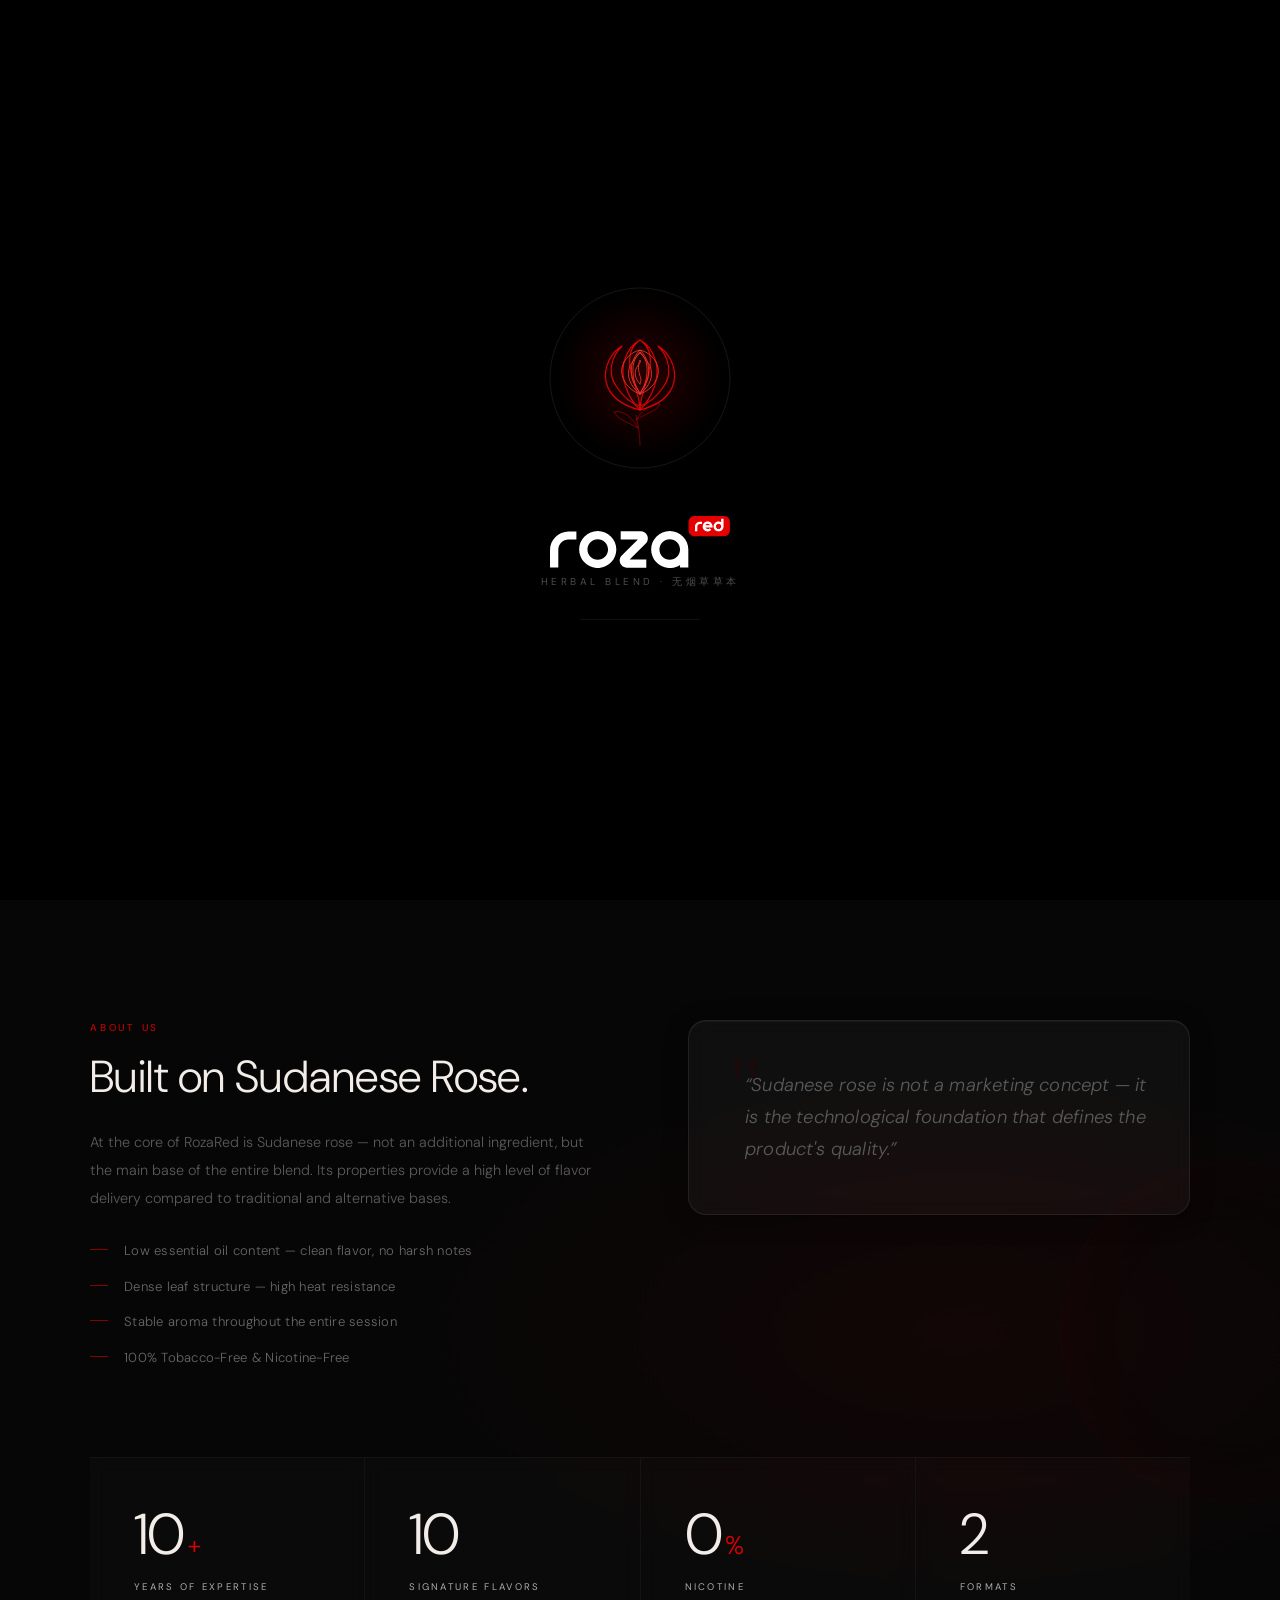
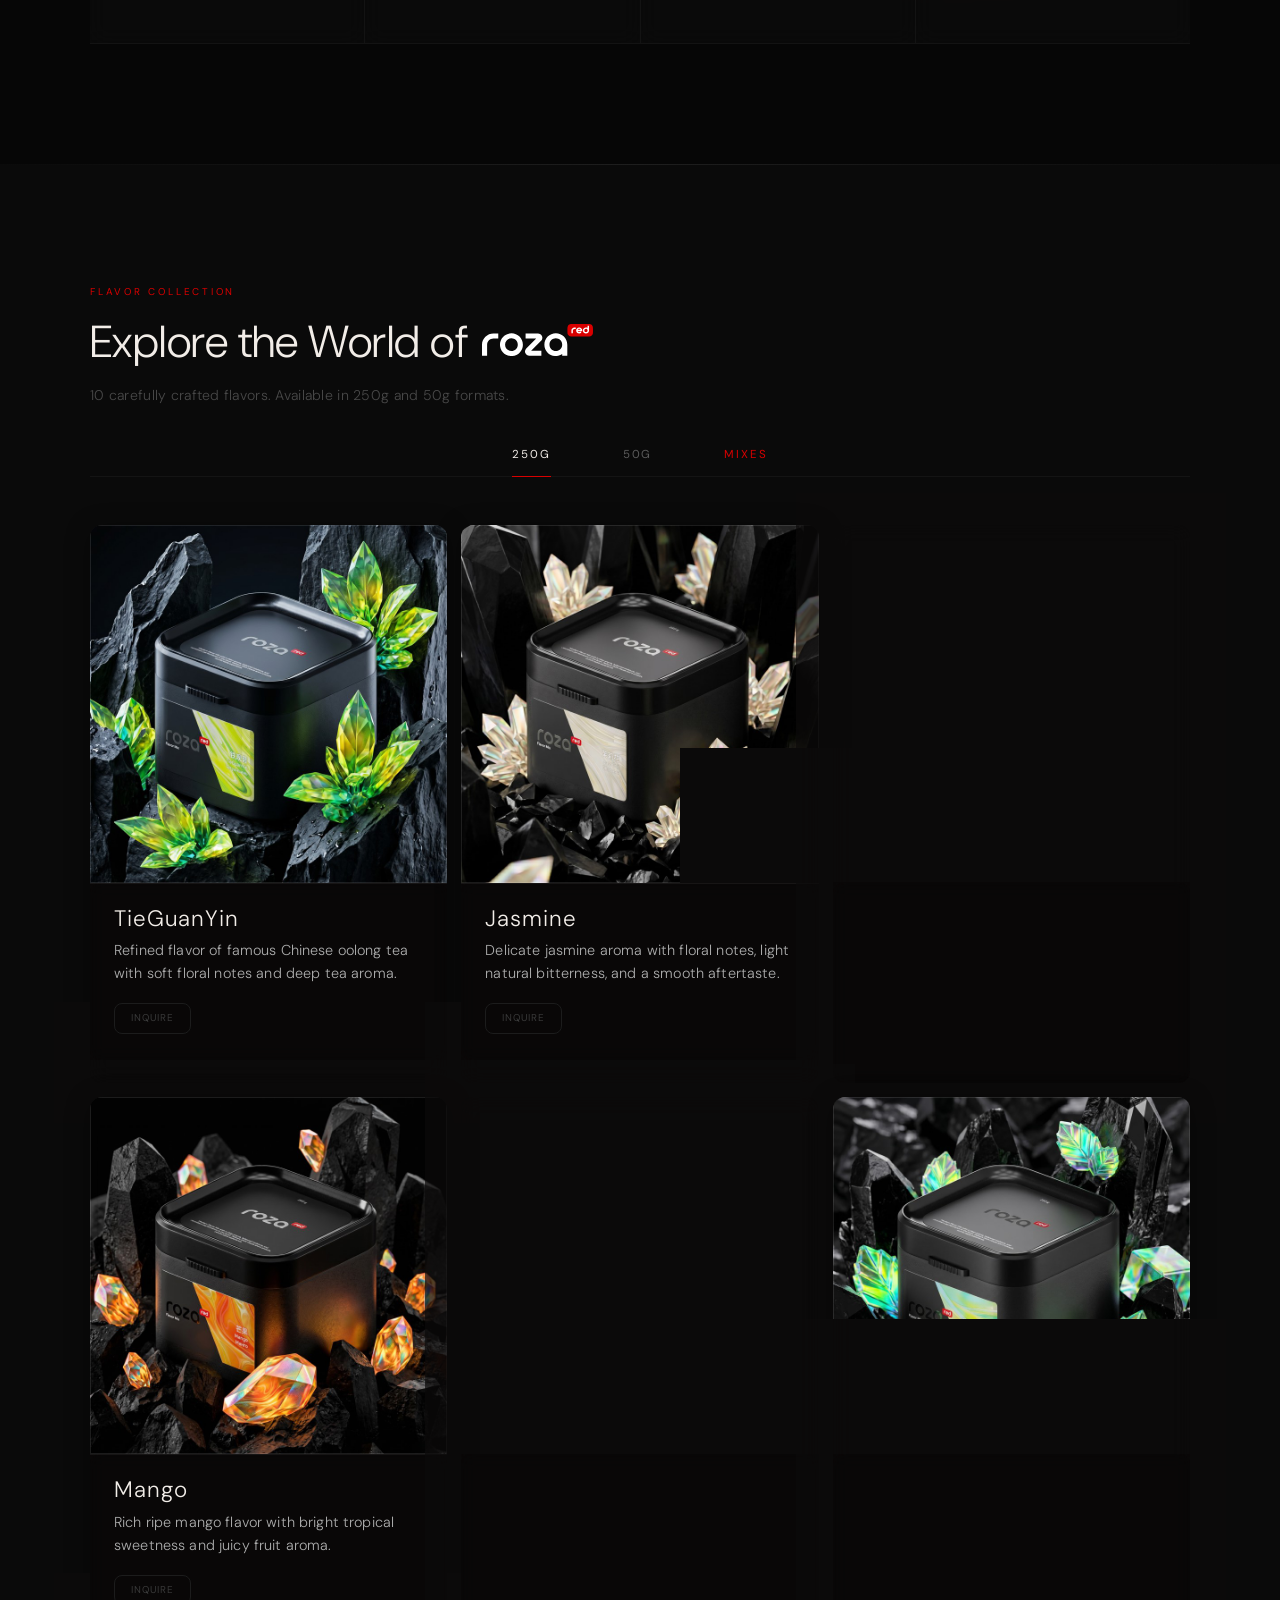
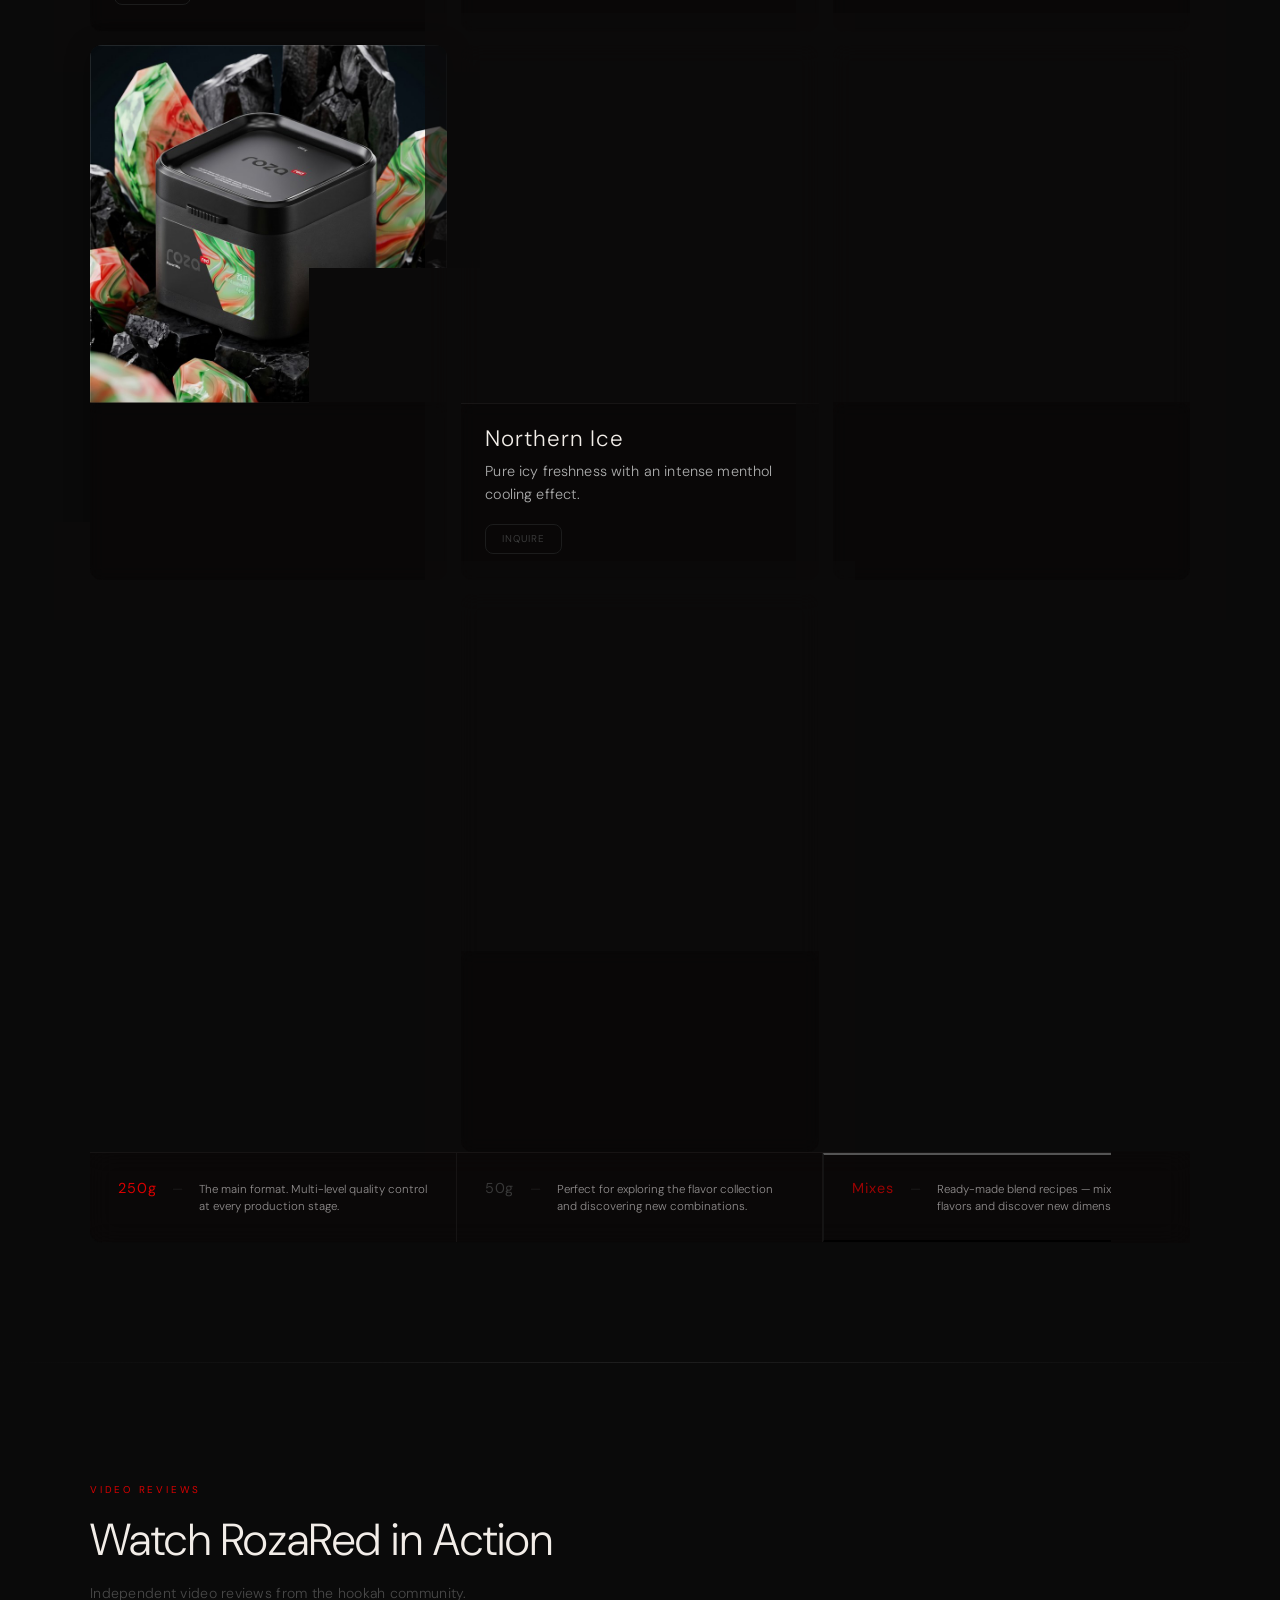
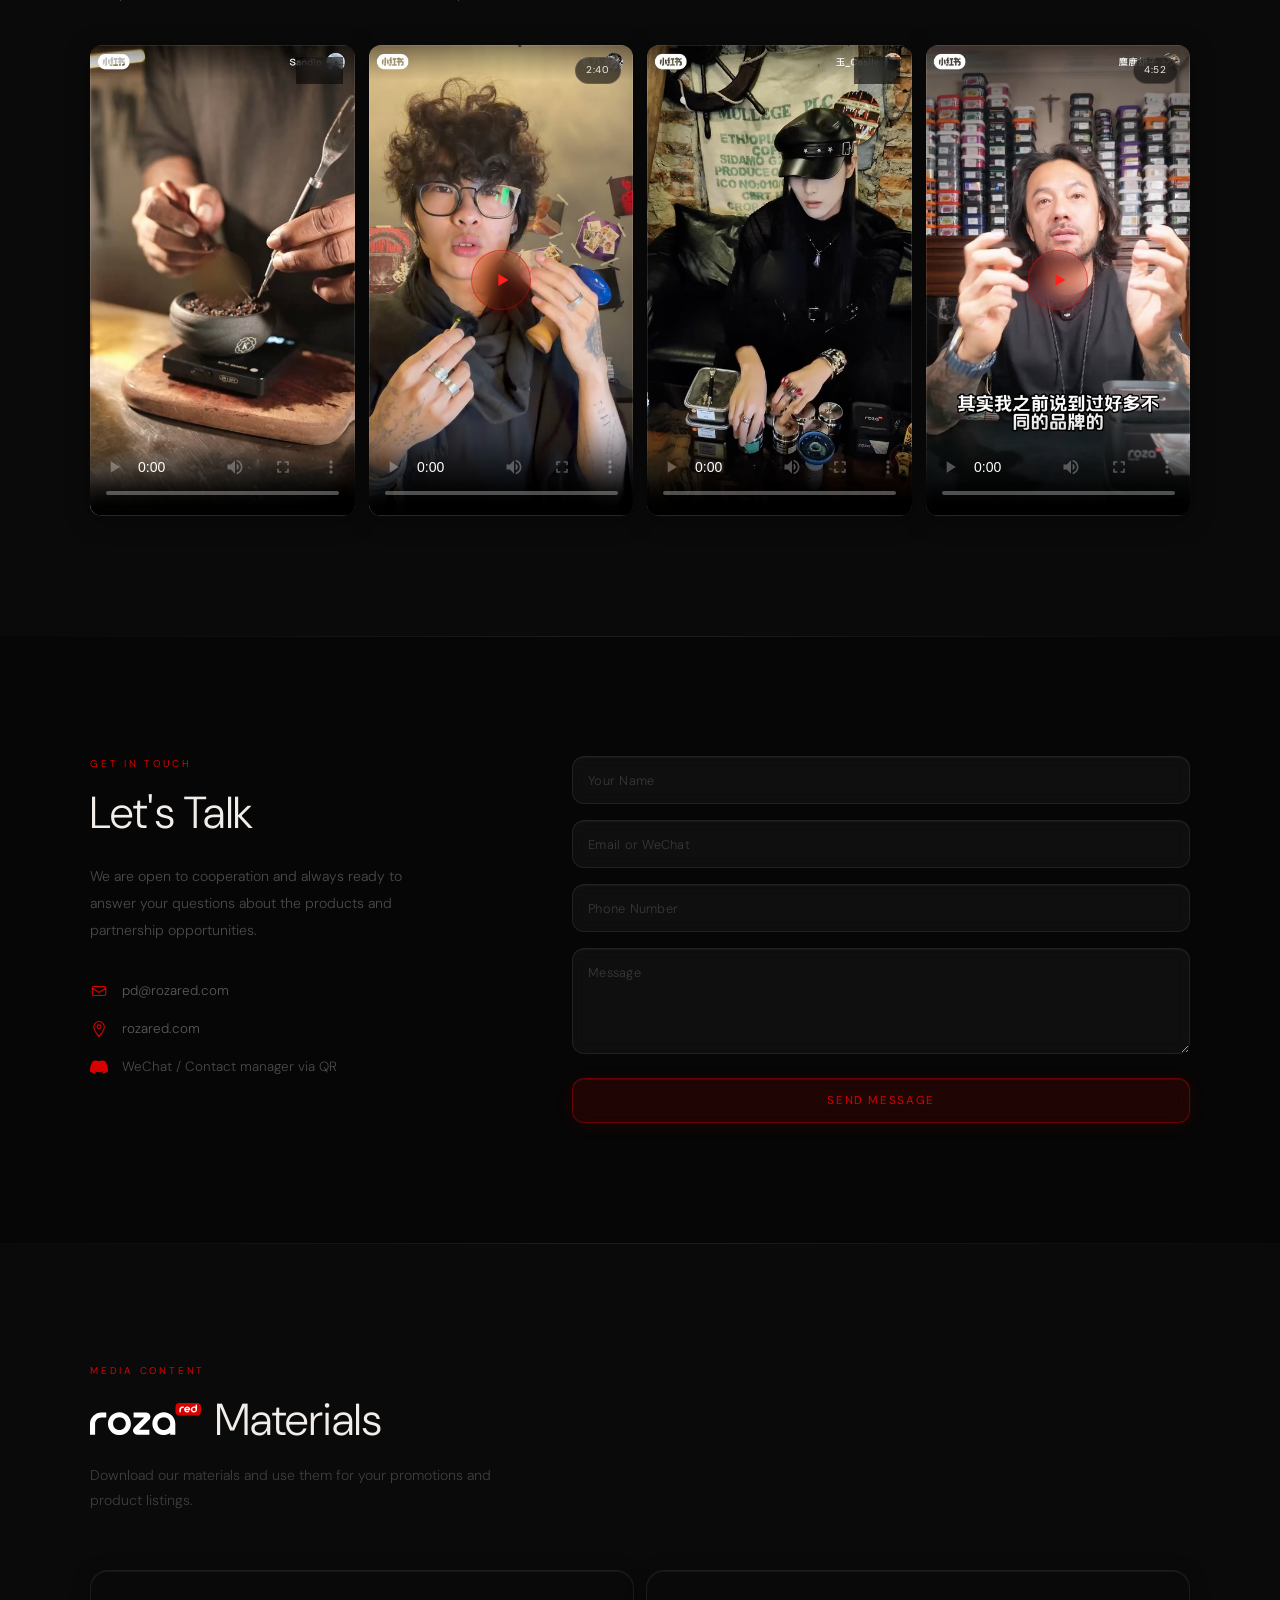
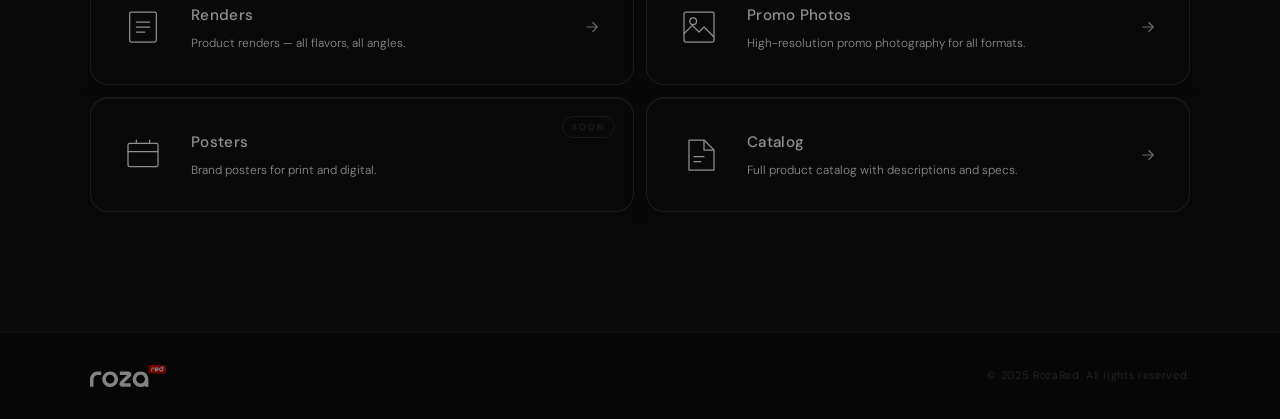
==== commit 58911062: "Switch site email and form endpoints to pd@rozared.com Co-Authored-By: Claude Fable 5 <noreply@anthr" ====
--- a/index.html
+++ b/index.html
@@ -27,7 +27,7 @@
     "name": "RozaRed",
     "url": "https://rozared.com/",
     "logo": "https://rozared.com/images/logo.svg",
-    "email": "pd@rozared.ru",
+    "email": "pd@rozared.com",
     "description": "Tobacco-free, nicotine-free herbal hookah blend built on Sudanese rose."
   }
   </script>
@@ -505,7 +505,7 @@
               <path d="M3 8l9 6 9-6M5 6h14a2 2 0 012 2v8a2 2 0 01-2 2H5a2 2 0 01-2-2V8a2 2 0 012-2z"
                     stroke="#d90000" stroke-width="1.5" stroke-linejoin="round"/>
             </svg>
-            <a href="mailto:pd@rozared.ru">pd@rozared.ru</a>
+            <a href="mailto:pd@rozared.com">pd@rozared.com</a>
           </li>
           <li>
             <svg viewBox="0 0 24 24" fill="none" width="18" height="18">
@@ -525,7 +525,7 @@
       </div>
 
       <form class="contact-form" id="contactForm"
-            action="https://formsubmit.co/dmashkovjob@gmail.com"
+            action="https://formsubmit.co/pd@rozared.com"
             method="POST">
 
         <!-- Formsubmit настройки -->
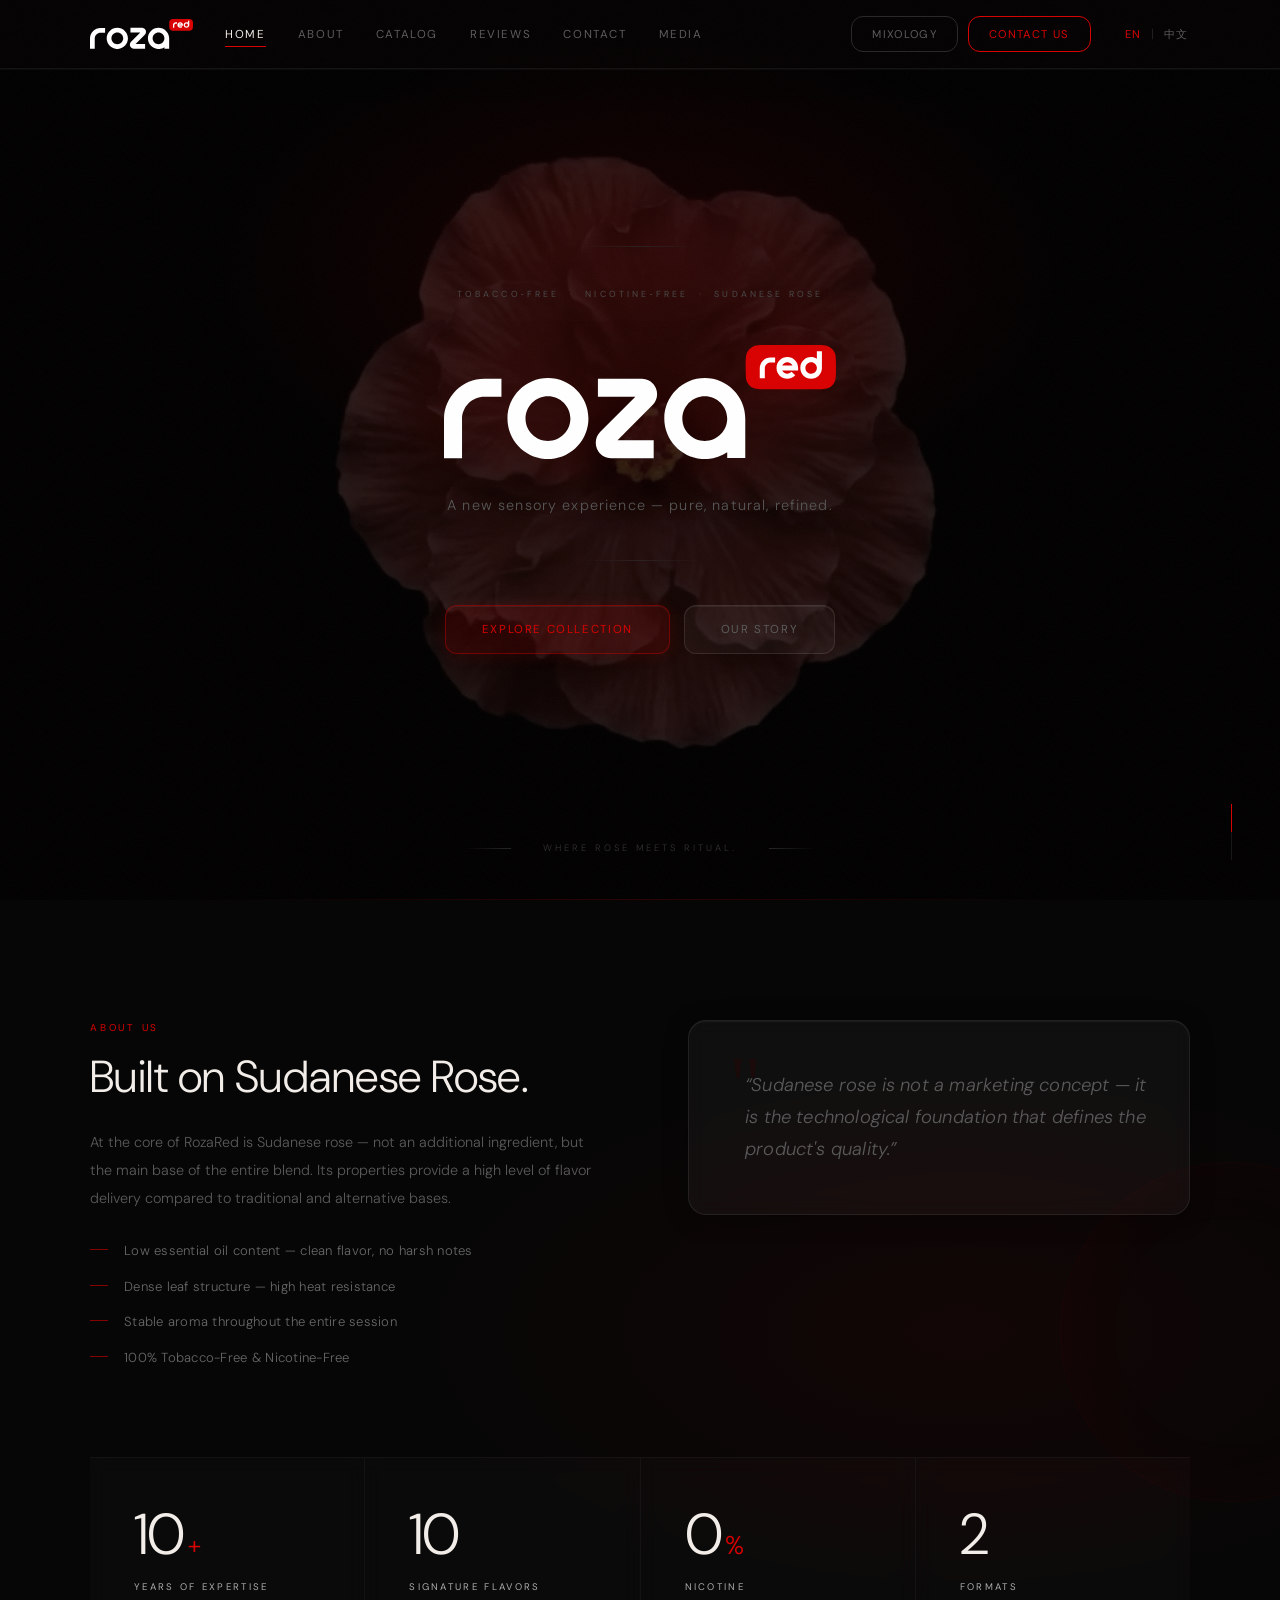
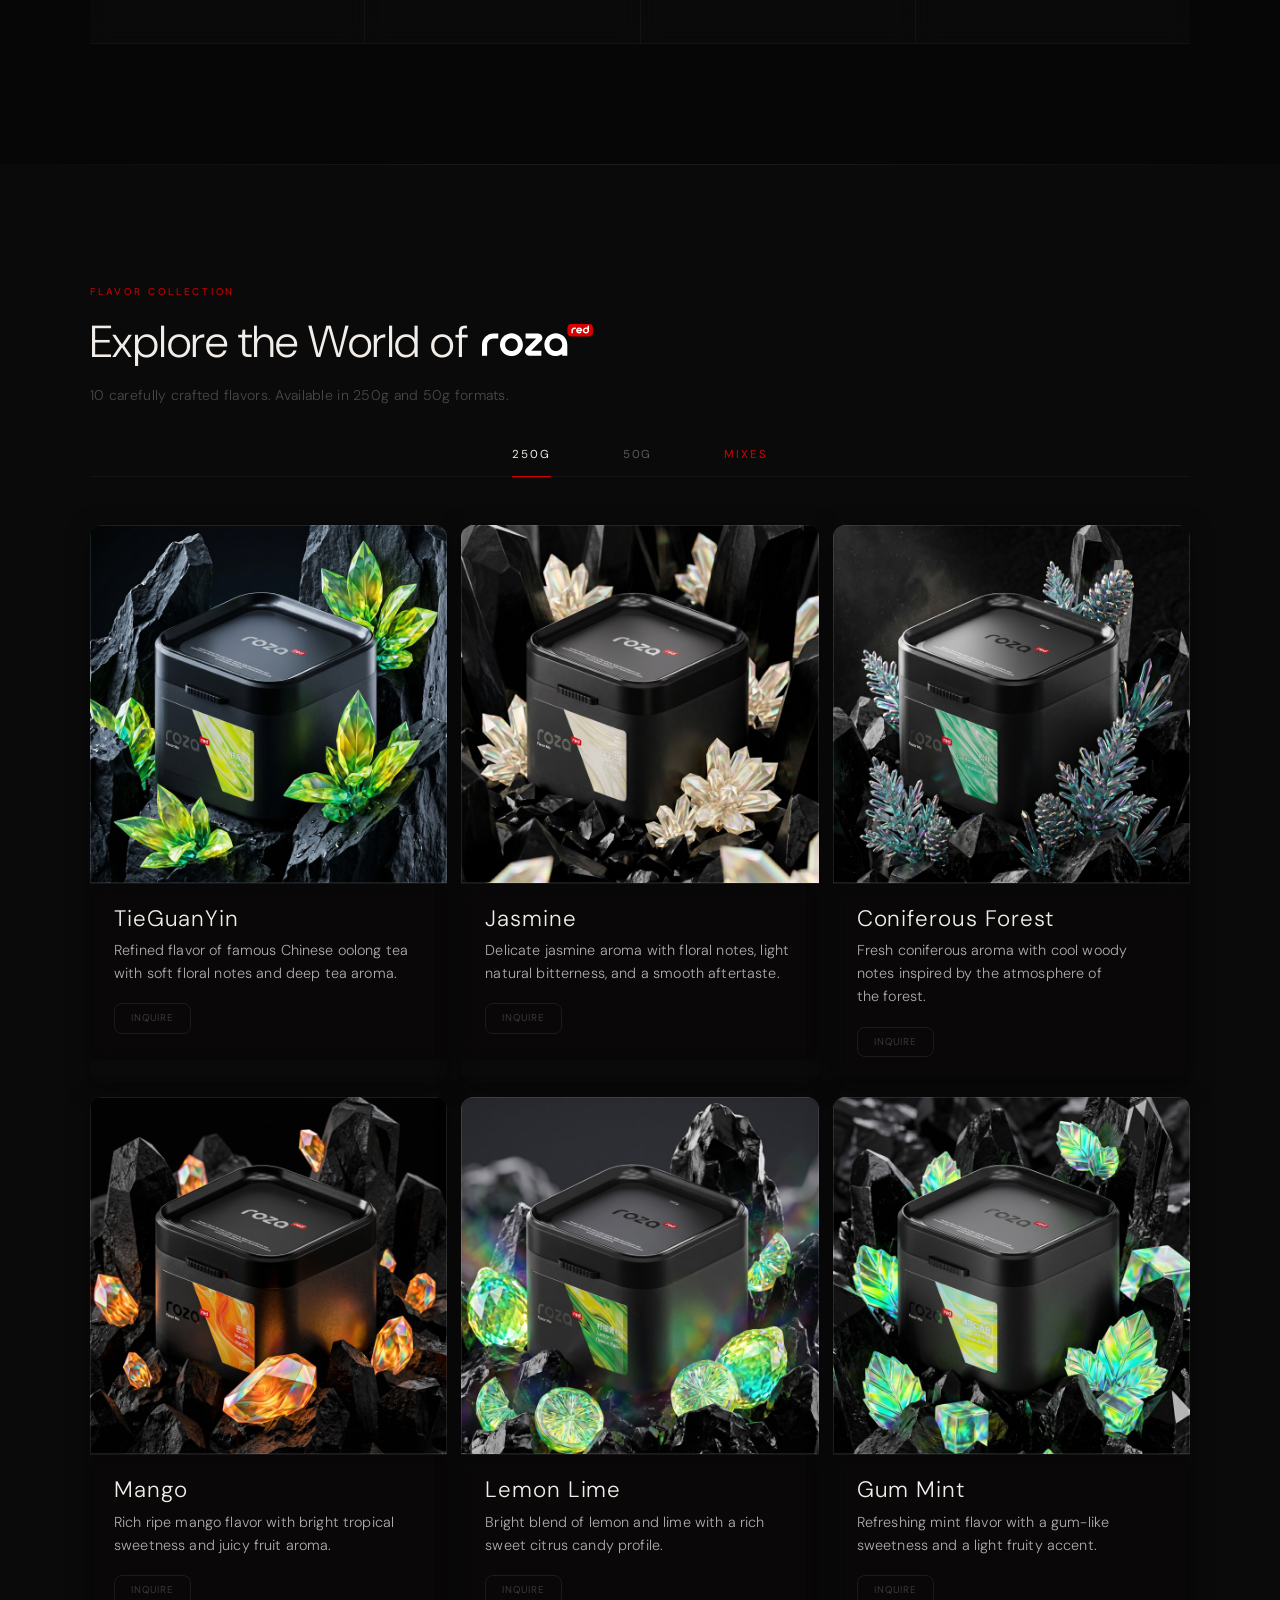
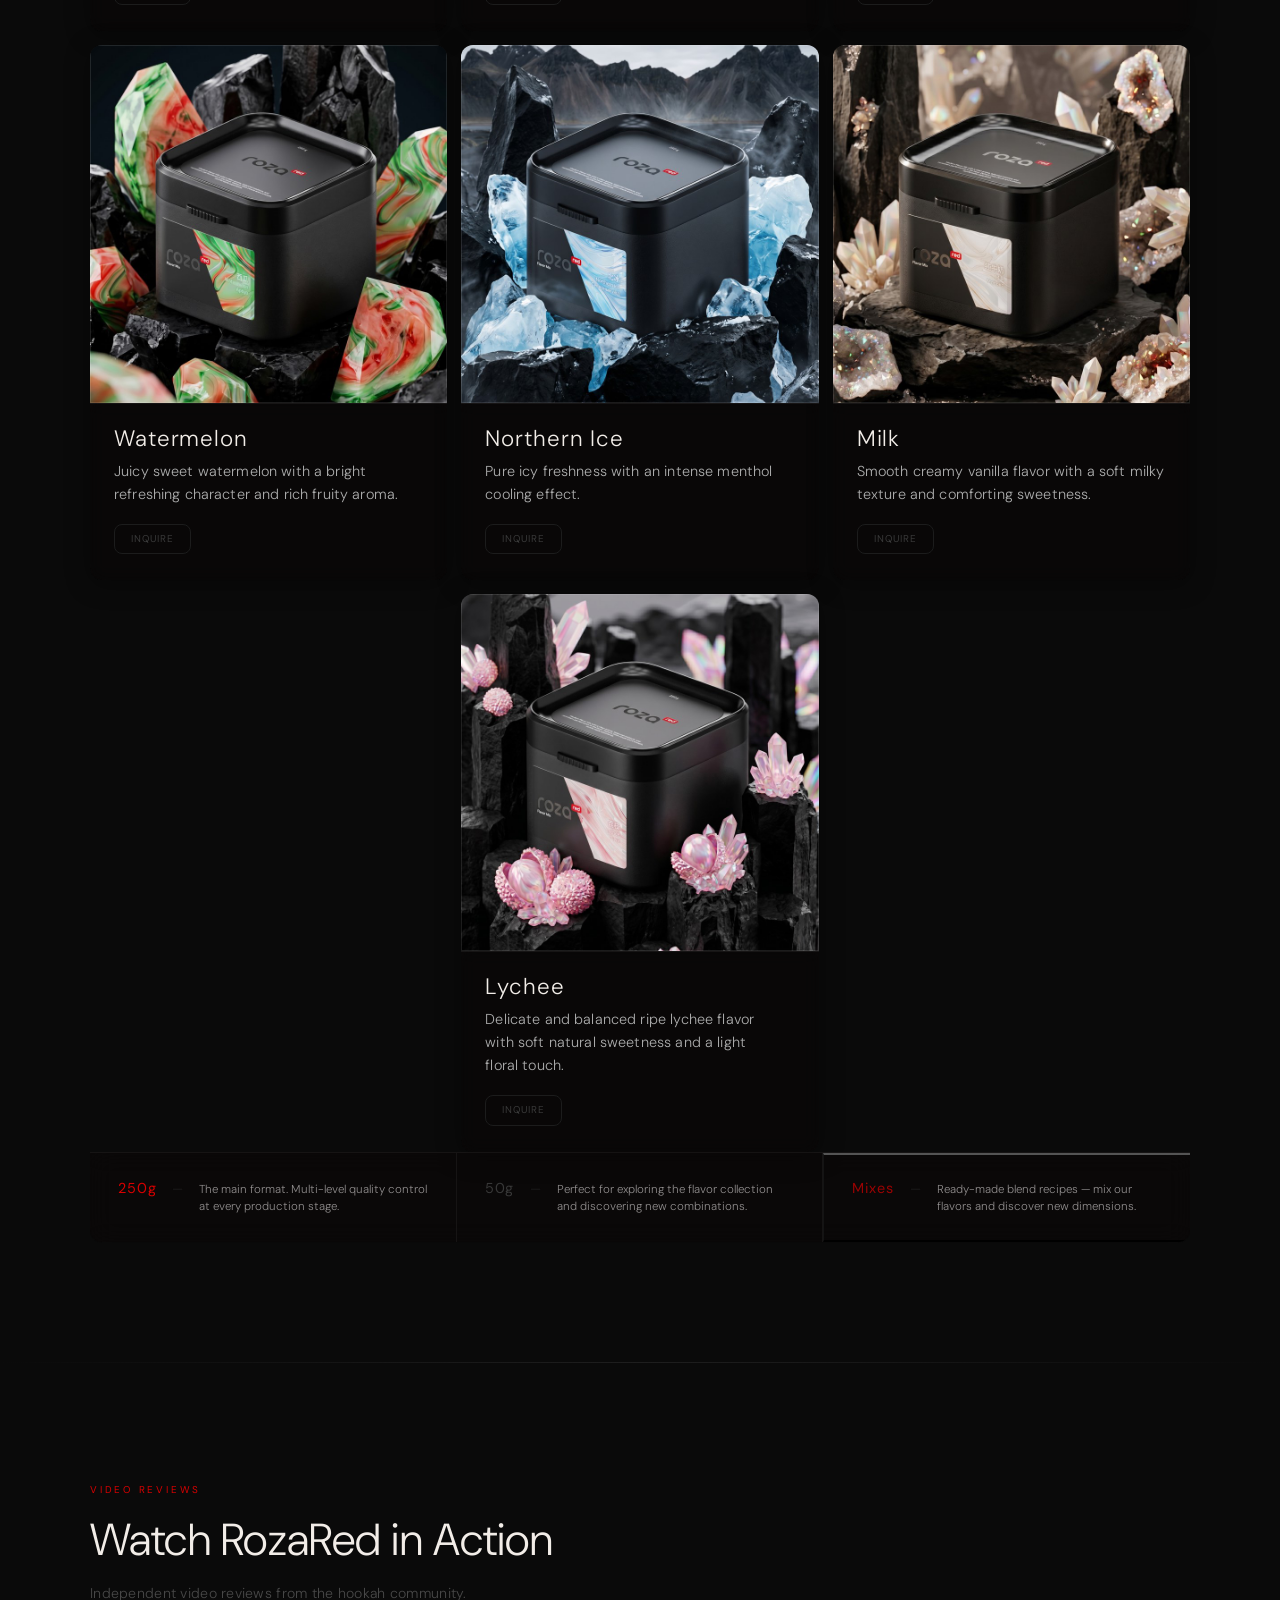
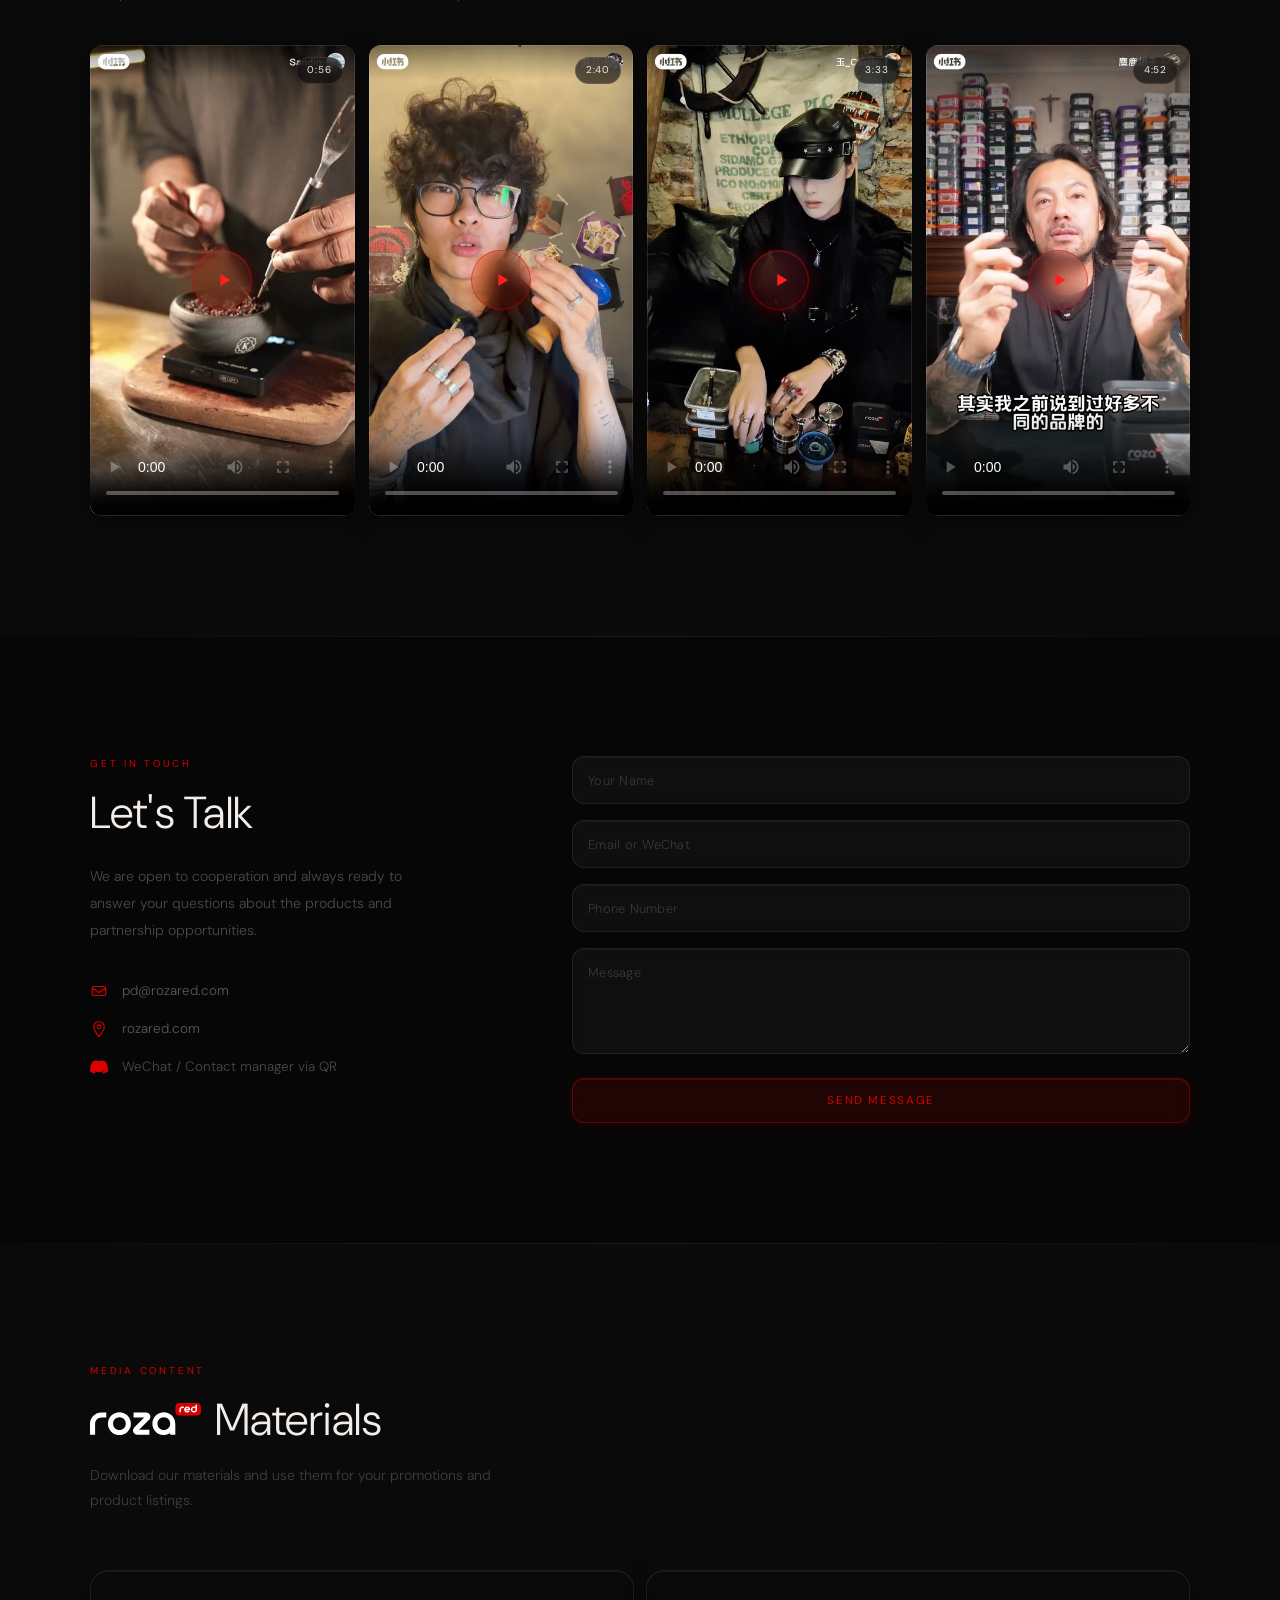
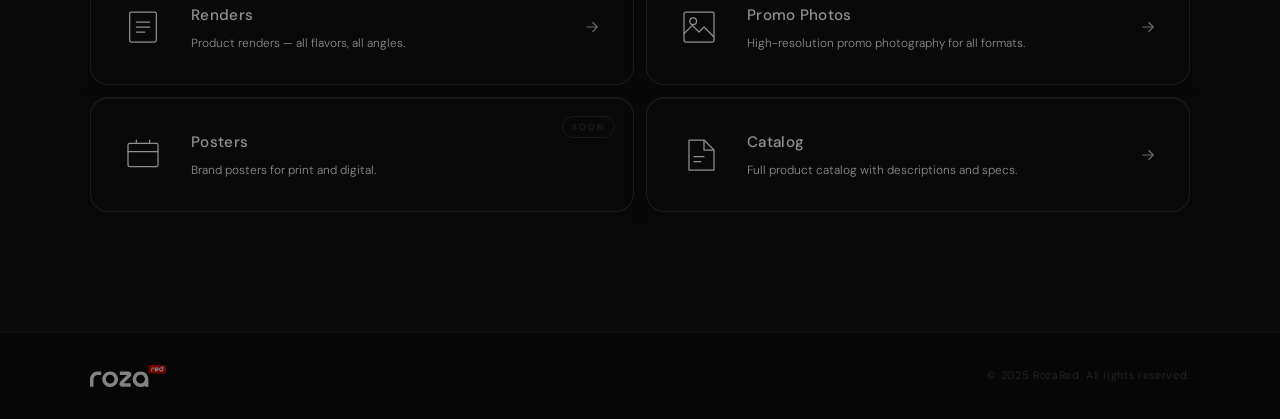
==== commit ec779f73: "Replace formsubmit.co with own PHP mail handler - send.php: sends form submissions to pd@rozared.com" ====
--- a/index.html
+++ b/index.html
@@ -525,13 +525,12 @@
       </div>
 
       <form class="contact-form" id="contactForm"
-            action="https://formsubmit.co/pd@rozared.com"
+            action="/send.php"
             method="POST">
 
-        <!-- Formsubmit настройки -->
-        <input type="hidden" name="_subject"  value="New inquiry from RozaRed website" />
-        <input type="hidden" name="_template" value="table" />
-        <input type="hidden" name="_captcha"  value="false" />
+        <input type="hidden" name="_subject" value="New inquiry from RozaRed website" />
+        <!-- Honeypot для ботов -->
+        <input type="text" name="_gotcha" tabindex="-1" autocomplete="off" style="position:absolute;left:-9999px" aria-hidden="true" />
 
         <div class="form-group">
           <input type="text" id="name" name="name" required placeholder=" " autocomplete="name"/>
